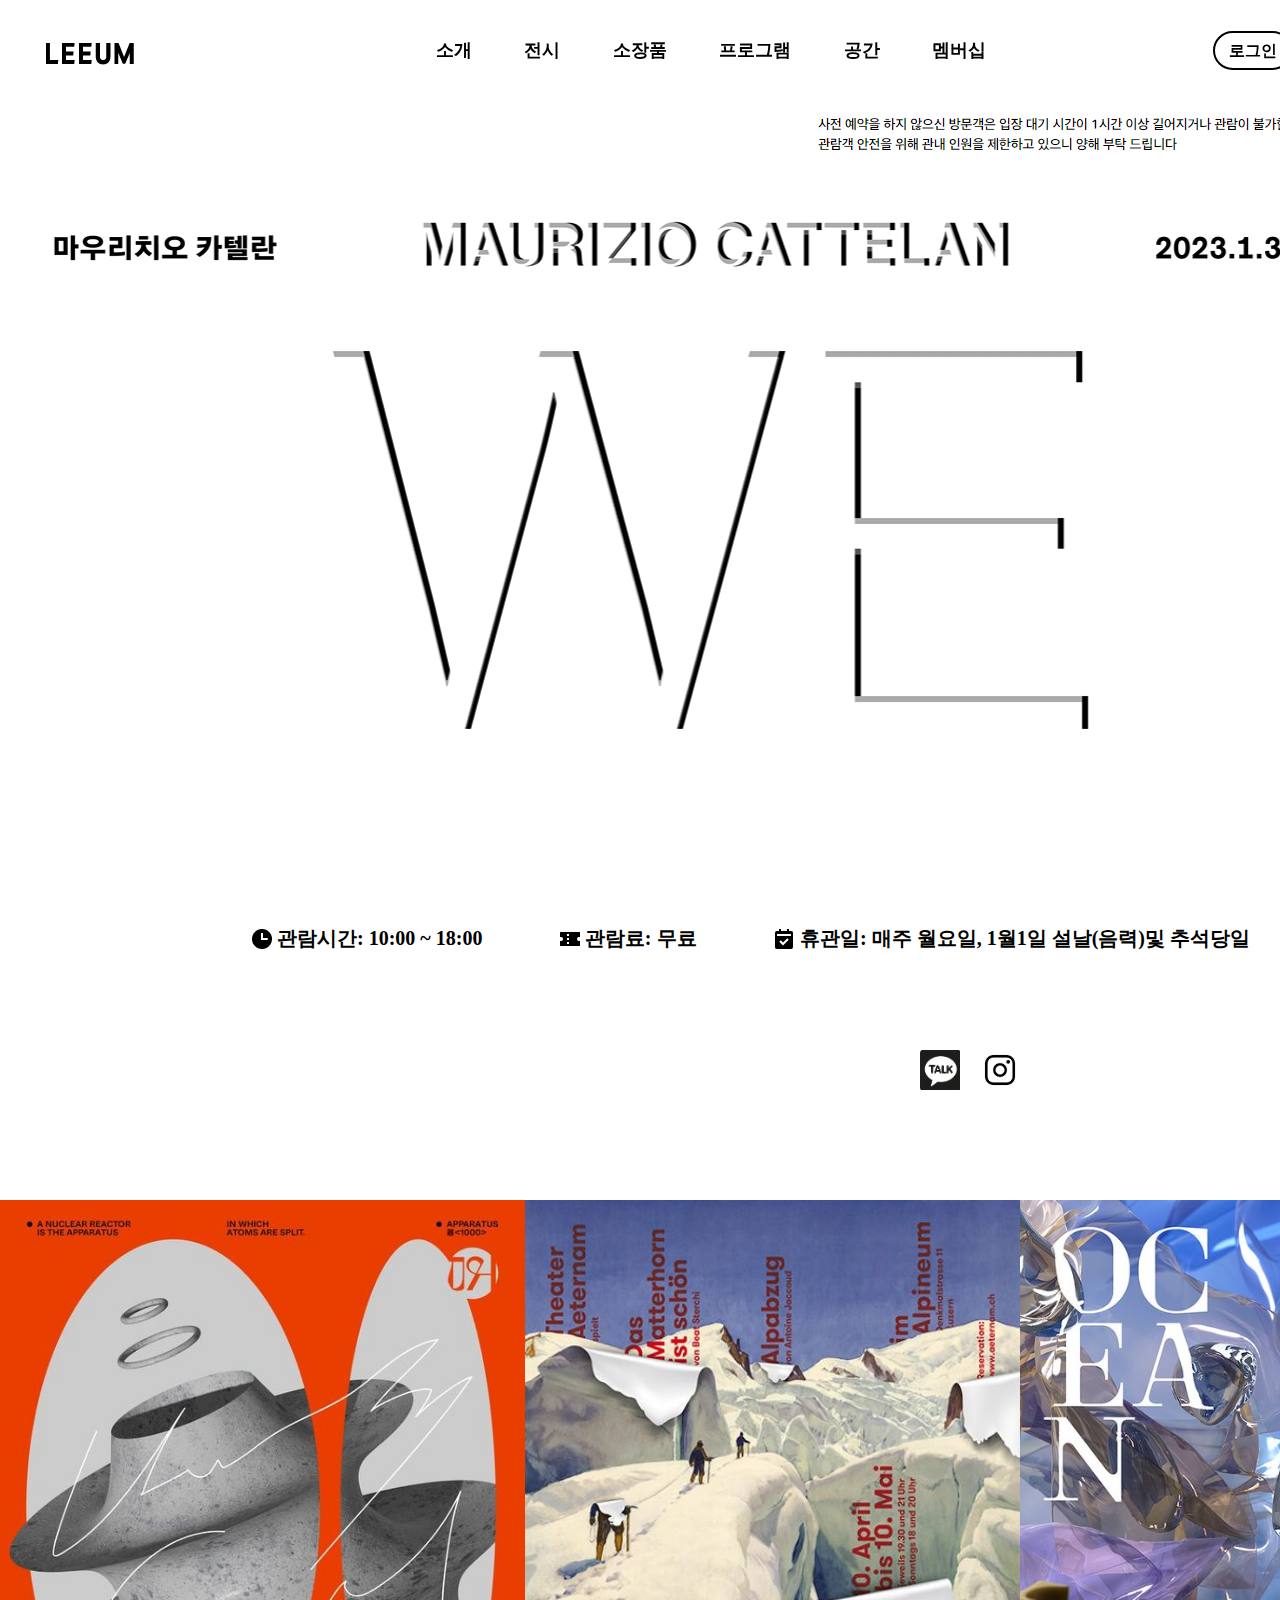
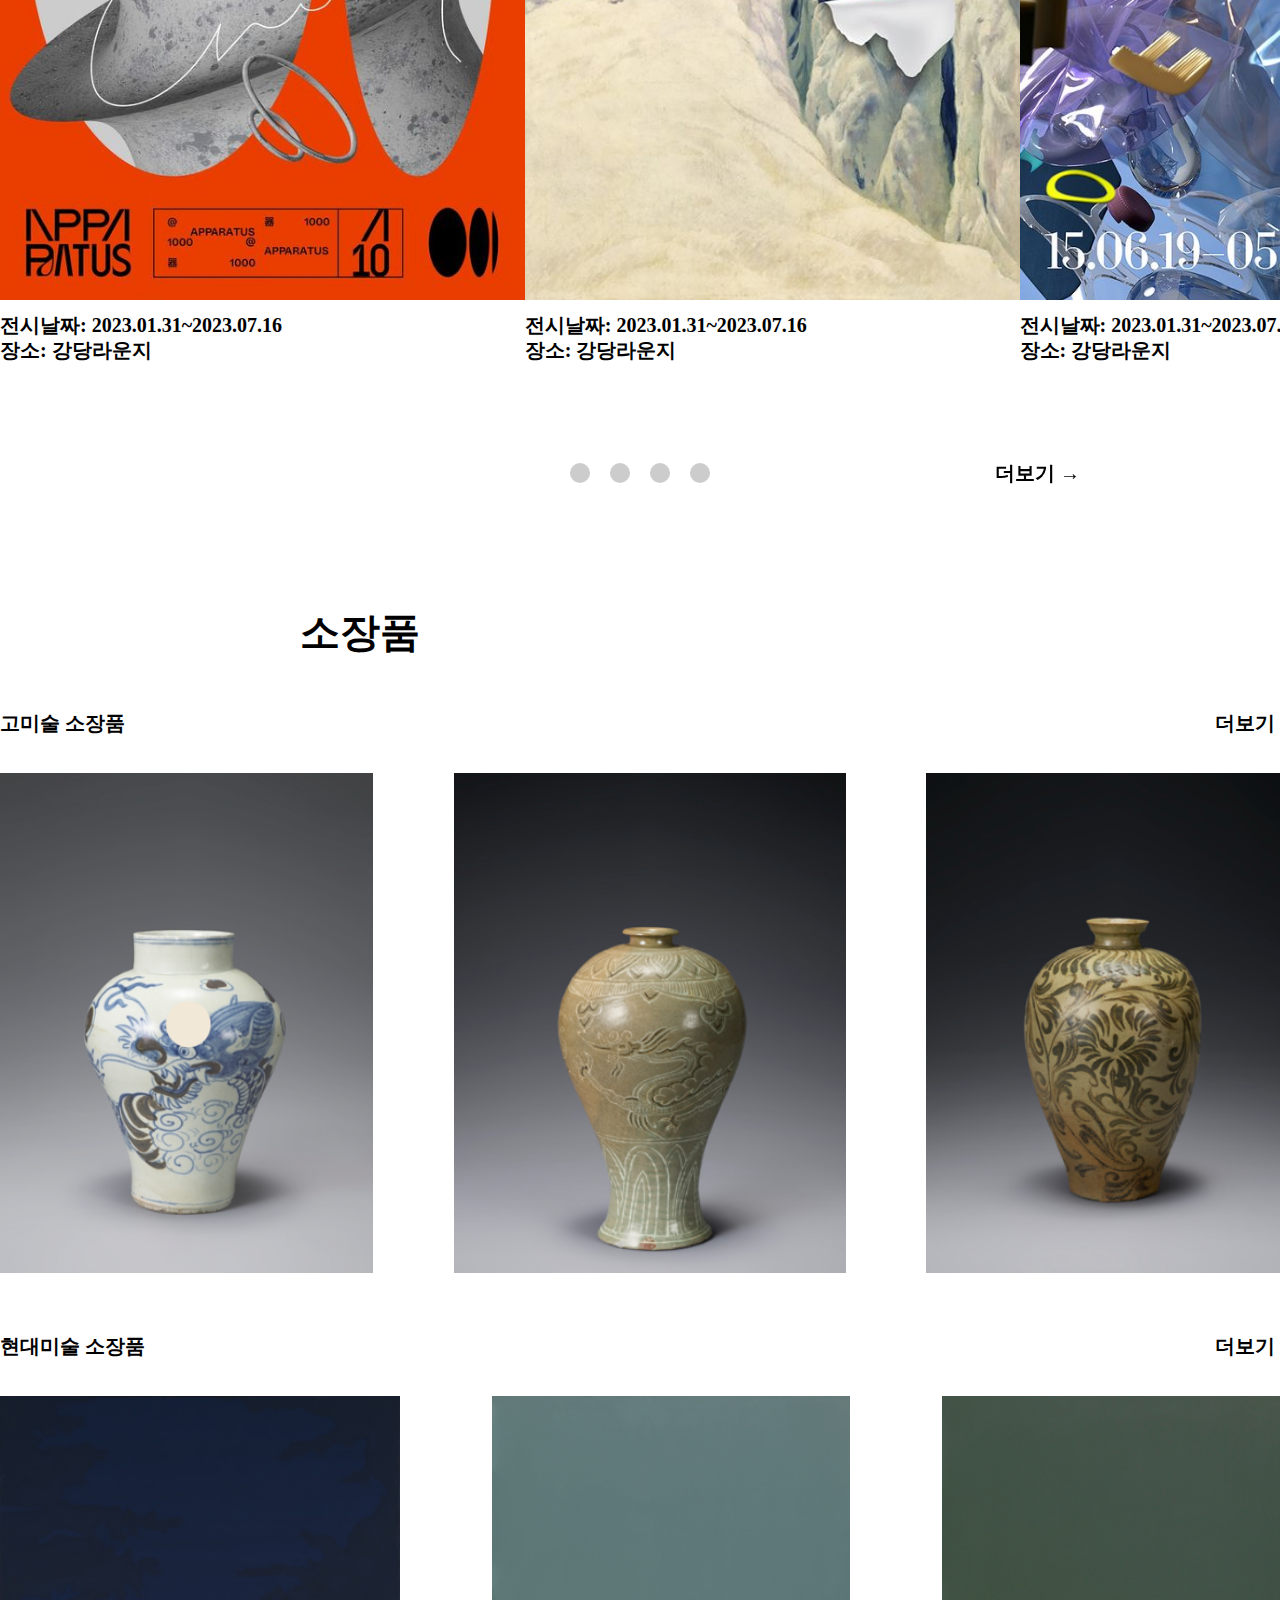
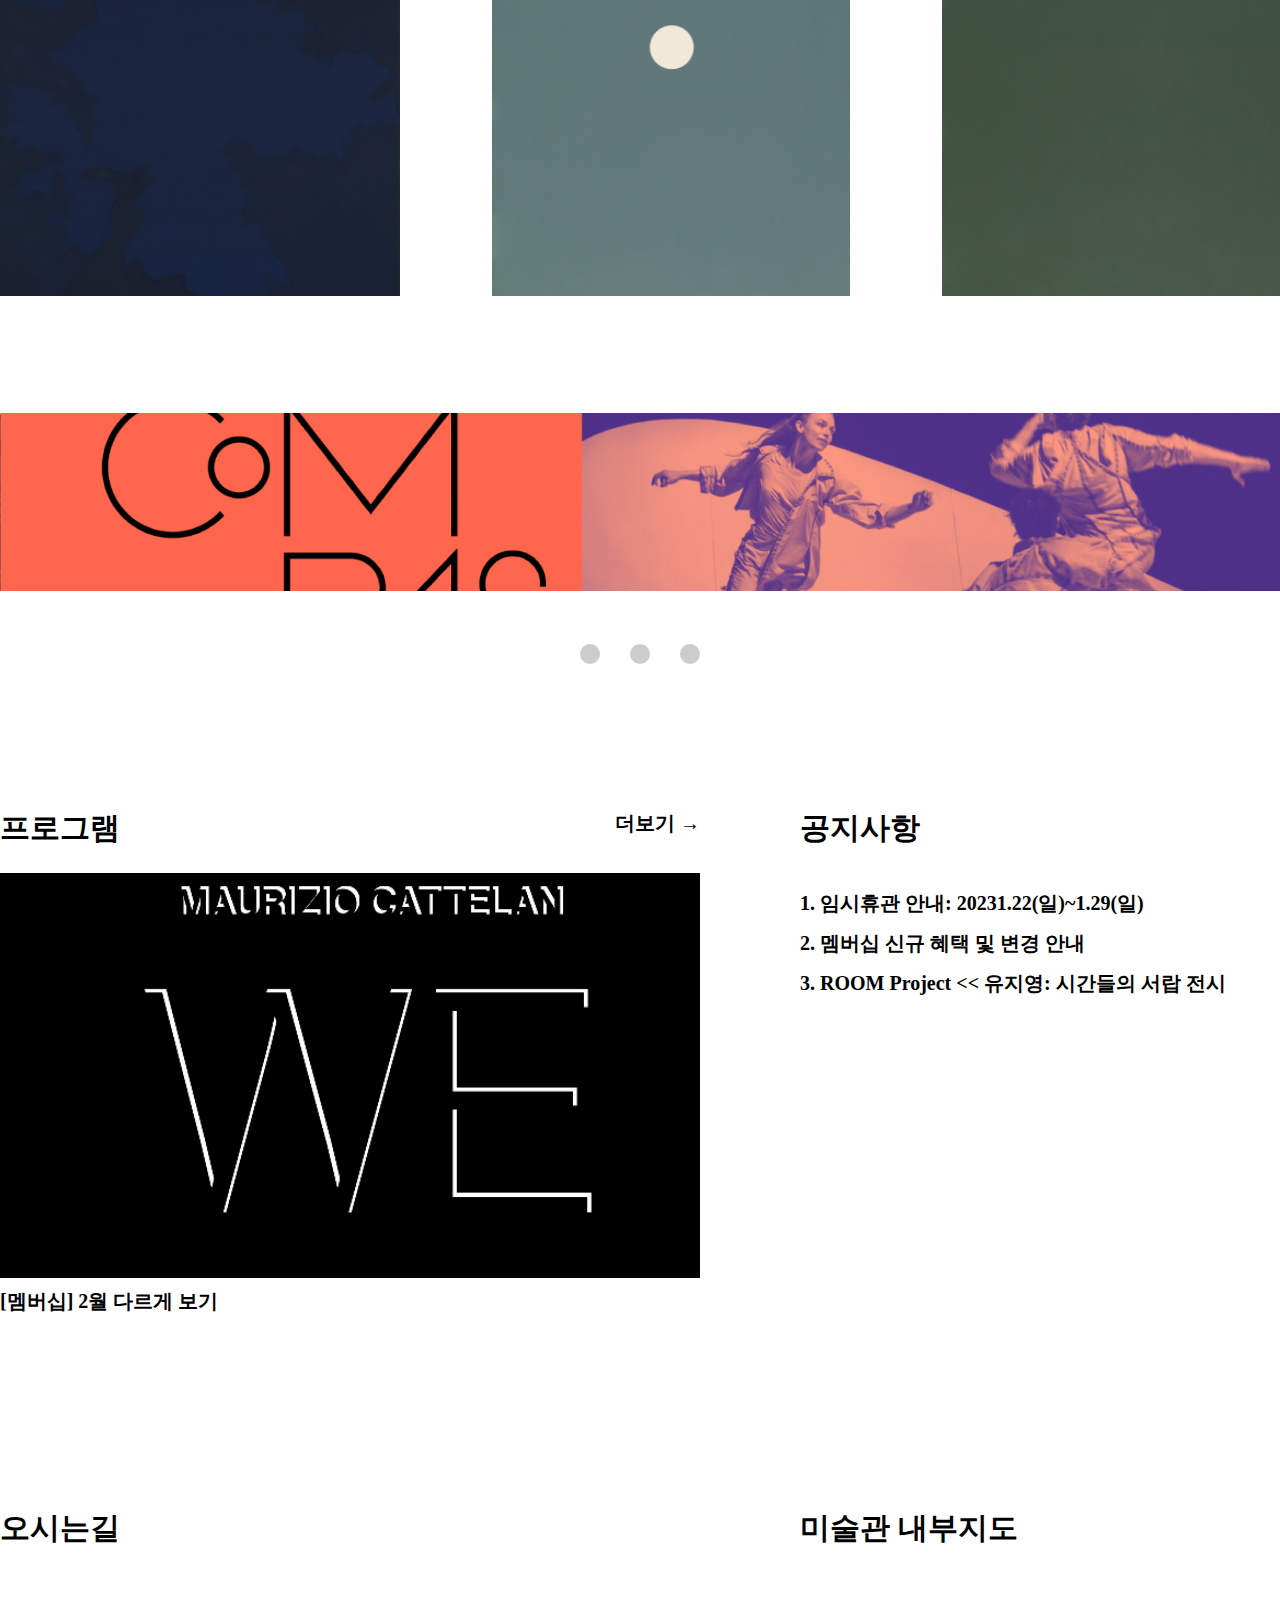
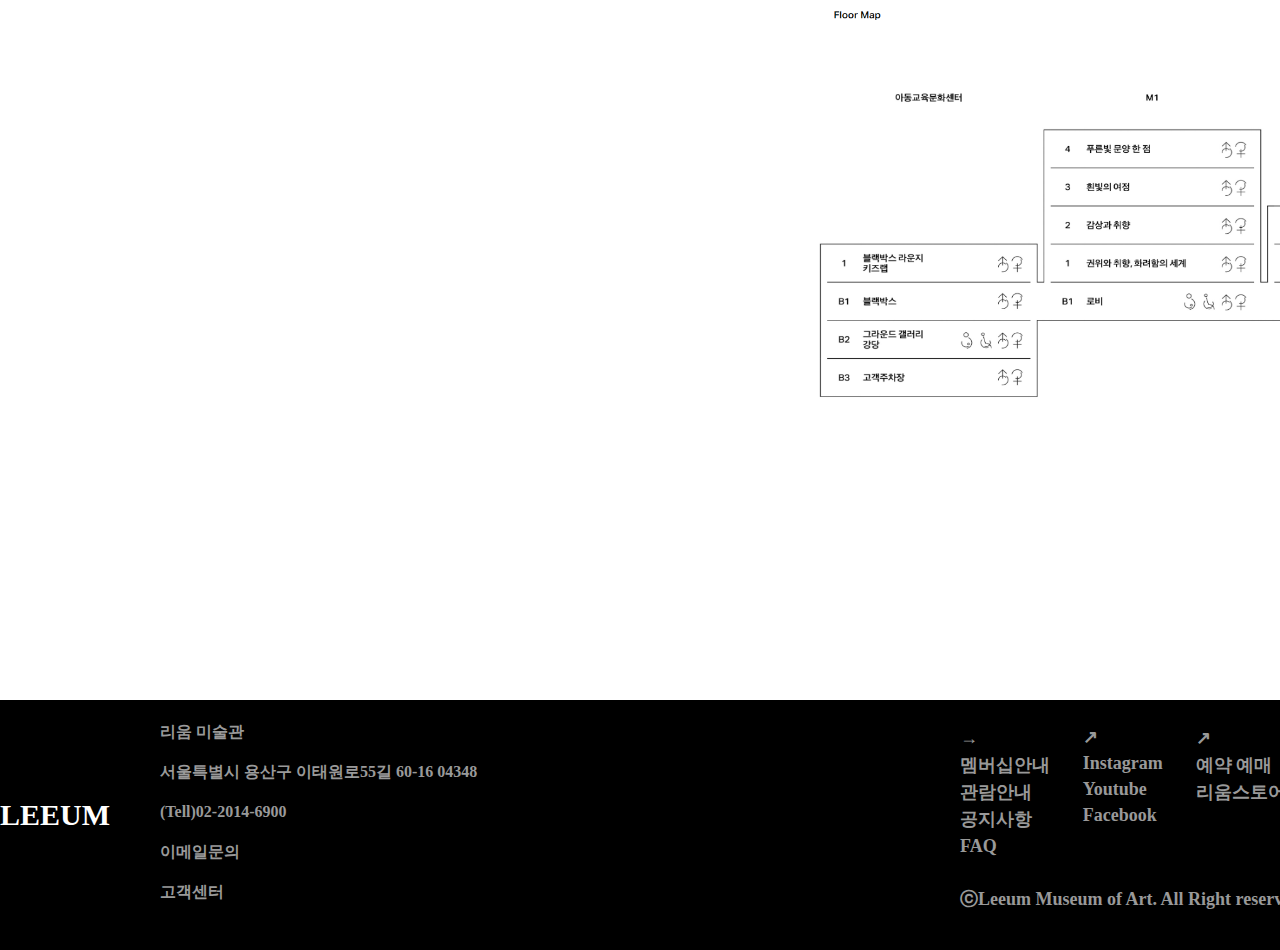
==== index.html @ dcde8016 "Add files via upload" ====
<!DOCTYPE html>
<html lang="en">
  <head>
    <meta charset="UTF-8" />
    <meta http-equiv="X-UA-Compatible" content="IE=edge" />
    <meta name="viewport" content="width=device-width, initial-scale=1.0" />
    <link rel="stylesheet" href="./css/reset.css" />
    <link rel="stylesheet" href="./css/main.css" />
    <link
      rel="stylesheet"
      media="screen and (max-width:480px)"
      href="./css/main_480.css"
    />
    <title>리움</title>
  </head>
  <body>
    <div id="wrap">
      <!-- 상단 -->
      <div id="header">
        <div id="header_in">
          <div class="logo">
            <a href="#"><img src="./images/logo.png" alt="로고" /></a>
          </div>
          <div class="nav">
            <ul>
              <li><a href="#">소개</a></li>
              <li><a href="#">전시</a></li>
              <li><a href="#">소장품</a></li>
              <li><a href="#">프로그램</a></li>
              <li><a href="#">공간</a></li>
              <li><a href="#">멤버십</a></li>
            </ul>
          </div>
          <div class="info">
            <ul>
              <li><a href="#">로그인</a></li>
              <li><a href="#">회원가입</a></li>
            </ul>
          </div>
        </div>
      </div>

      <!-- 메인이미지 -->

      <div id="main">
        <div id="main_img">
          <a href="#"><img src="./images/main_img.png" alt="메인포스터" /></a>
        </div>
        <div class="main_info">
          <ul>
            <li>
              <img src="./images/clock_icon.png" alt="시계아이콘" /> 관람시간:
              10:00 ~ 18:00
            </li>
            <li>
              <img src="./images/ticket_icon.png" alt="티켓아이콘" /> 관람료:
              무료
            </li>
            <li>
              <img src="./images/calender_icon.png" alt="달력아이콘" /> 휴관일:
              매주 월요일, 1월1일 설날(음력)및 추석당일
            </li>
          </ul>
        </div>
        <div class="sns">
          <ul>
            <li>
              <a href="#"><img src="./images/kakao.png" alt="카카오톡" /></a>
            </li>
            <li>
              <a href="#"
                ><img src="./images/instagram.png" alt="인스타그램"
              /></a>
            </li>
          </ul>
        </div>
      </div>

      <!-- 콘텐츠 -->

      <div id="content">
        <!-- 전시 영역 -->

        <div class="poster">
          <ul>
            <li>
              <a href="#"><img src="./images/poster1.jpg" alt="포스터1" /></a>
              <p>전시날짜: 2023.01.31~2023.07.16 <br />장소: 강당라운지</p>
            </li>
            <li>
              <a href="#"><img src="./images/poster2.jpg" alt="포스터2" /></a>
              <p>전시날짜: 2023.01.31~2023.07.16 <br />장소: 강당라운지</p>
            </li>
            <li>
              <a href="#"><img src="./images/poster3.jpg" alt="포스터3" /></a>
              <p>전시날짜: 2023.01.31~2023.07.16 <br />장소: 강당라운지</p>
            </li>
          </ul>
          <div class="poster_btns">
            <ul>
              <li></li>
              <li></li>
              <li></li>
              <li></li>
            </ul>
          </div>
          <div class="pos_see">
            <a href="#"> 더보기 →</a>
          </div>
        </div>

        <!-- 소장품 영역 -->

        <div id="collection">
          <h1>소장품</h1>
          <div class="antique_art">
            <h2>고미술 소장품</h2>
            <a href="#"> 더보기 →</a>
            <ul>
              <li><img src="./images/con_img1.png" alt="소장품" /></li>
              <li><img src="./images/con_img2.png" alt="소장품" /></li>
              <li><img src="./images/con_img3.png" alt="소장품" /></li>
            </ul>
          </div>
          <div class="contemporary_art">
            <h2>현대미술 소장품</h2>
            <a href="#"> 더보기 →</a>
            <ul>
              <li><img src="./images/con_img4.png" alt="소장품" /></li>
              <li><img src="./images/con_img5.png" alt="소장품" /></li>
              <li><img src="./images/con_img6.png" alt="소장품" /></li>
            </ul>
          </div>
        </div>

        <!-- 베너 영역 -->

        <div id="benner">
          <img src="./images/benner.png" alt="베너" />
          <div class="benner_btns">
            <ul>
              <li></li>
              <li></li>
              <li></li>
            </ul>
          </div>
        </div>

        <!-- 프로그램, 공지사항 영역 -->

        <div id="con_b">
          <div id="program">
            <h1>프로그램</h1>
            <a href="#"> 더보기 → </a>
            <a href="#"><img src="./images/program.png" alt="" /></a>
            <p>[멤버십] 2월 다르게 보기</p>
          </div>
          <div id="notice">
            <h1>공지사항</h1>
            <a href="#"> 더보기 → </a>
            <ul>
              <li>1. 임시휴관 안내: 20231.22(일)~1.29(일)</li>
              <li>2. 멤버십 신규 혜택 및 변경 안내</li>
              <li>3. ROOM Project << 유지영: 시간들의 서랍 전시</li>
            </ul>
          </div>
        </div>
        <div id="map">
          <div id="road">
            <h1>오시는길</h1>
            <iframe
              src="https://www.google.com/maps/embed?pb=!1m18!1m12!1m3!1d3163.736779868024!2d126.99714062572546!3d37.53770168241765!2m3!1f0!2f0!3f0!3m2!1i1024!2i768!4f13.1!3m3!1m2!1s0x357ca31be3dcde53%3A0xfbec8b809878a1bb!2z66as7JuA66-47Iig6rSA!5e0!3m2!1sko!2skr!4v1681995067477!5m2!1sko!2skr"
              width="700"
              height="420"
              style="border-radius: 20px"
              allowfullscreen=""
              loading="lazy"
              referrerpolicy="no-referrer-when-downgrade"
            ></iframe>
          </div>
          <div id="in_map">
            <h1>미술관 내부지도</h1>
            <img src="./images/inmap.png" alt="내부지도" />
          </div>
        </div>
      </div>

      <!-- 하단 -->

      <div id="footer">
        <div id="footer_in">
          <div class="logo"><h1>LEEUM</h1></div>
          <div class="adress">
            <ul>
              <li>리움 미술관</li>
              <li>서울특별시 용산구 이태원로55길 60-16 04348</li>
              <li>(Tell)02-2014-6900</li>
              <li><a href="#">이메일문의</a></li>
              <li><a href="#">고객센터</a></li>
            </ul>
          </div>
          <div class="q_mn">
            <div class="q_mn1">
              <ul>
                <li>→</li>
                <li><a href="#">멤버십안내</a></li>
                <li><a href="#">관람안내</a></li>
                <li><a href="#">공지사항</a></li>
                <li><a href="#">FAQ</a></li>
              </ul>
            </div>
            <div class="q_mn2">
              <ul>
                <li>↗</li>
                <li><a href="#">Instagram</a></li>
                <li><a href="#">Youtube</a></li>
                <li><a href="#">Facebook</a></li>
              </ul>
            </div>
            <div class="q_mn3">
              <ul>
                <li>↗</li>
                <li><a href="#">예약 예매</a></li>
                <li><a href="#">리움스토어</a></li>
              </ul>
            </div>
          </div>
          <div class="copy">
            <p>ⓒLeeum Museum of Art. All Right reserved.</p>
          </div>
          <div class="family">
            <p>family site →</p>
          </div>
        </div>
      </div>
    </div>
  </body>
</html>
---- css/main.css ----
#wrap {
  width: 100%;
}

/* 상단 */
#header {
  position: fixed;
  width: 100%;
  height: 100px;
  background-color: #fff;
}

#header_in {
  width: 1400px;
  height: 100px;
  margin: 0 auto;
}

#header_in .logo {
  float: left;
  margin: 40px 0 0 40px;
}

#header_in .nav {
  float: left;
  width: 550px;
  margin-left: 300px;
}

#header_in .nav ul {
  height: 100px;
  display: flex;
  justify-content: space-between;
  align-items: center;
}

#header_in .nav a {
  font-size: 18px;
  font-weight: bold;
}

#header_in .info {
  float: right;
  width: 170px;
  margin-right: 20px;
}
#header_in .info ul {
  height: 100px;
  display: flex;
  align-items: center;
  justify-content: space-around;
}

#header_in .info li {
  width: 75px;
  height: 35px;
  text-align: center;
  line-height: 35px;
  border: 2px solid#000;
  border-radius: 20px;
}

#header_in .info a {
  font-weight: bold;
}

/* 메인 */
#main {
  width: 100%;
  height: 1200px;
}

#main_img {
  width: 1460px;
  margin: 0 auto;
}
#main .main_info {
  float: left;
  width: 1000px;
  margin: 110px 0 0 250px;
}

#main .main_info ul {
  display: flex;
  justify-content: space-between;
}

#main .main_info li {
  font-size: 20px;
  font-weight: bold;
}

#main .main_info img {
  vertical-align: top;
}
#main .sns {
  float: right;
  margin: 100px 260px 0 0;
  width: 100px;
}
#main .sns img {
  width: 40px;
  height: 40px;
}
#main .sns ul {
  display: flex;
  justify-content: space-between;
}

/* 콘텐츠 */
#content {
  width: 100%;
  height: 4300px;
}

/* 전시 영역 */

#content .poster ul {
  display: flex;
  justify-content: space-evenly;
}

#content .poster img {
  height: 700px;
}

#content .poster p {
  padding-top: 10px;
  line-height: 25px;
  font-size: 20px;
  font-weight: bold;
}

#content .poster_btns {
  margin: 0 auto;
  padding-top: 100px;
  width: 180px;
}

#content .poster_btns li {
  width: 20px;
  height: 20px;
  background-color: #ccc;
  border-radius: 50%;
  cursor: pointer;
}

#content .pos_see {
  float: right;
  position: relative;
  top: -20px;
  left: -200px;
}

#content .pos_see a {
  font-size: 20px;
  font-weight: bold;
}

/* 소장품 영역 */

#collection {
  width: 100%;
  height: 1300px;
  margin: 0 auto;
  margin-top: 130px;
}

#collection h1 {
  margin-left: 300px;
  font-size: 40px;
  font-weight: bold;
}

.antique_art {
  margin: 0 auto;
  width: 1300px;
}

.antique_art h2 {
  float: left;
  clear: left;
  padding-top: 60px;
  font-size: 20px;
  font-weight: bold;
}

.antique_art a {
  float: right;
  padding-top: 60px;
  font-size: 20px;
  font-weight: bold;
}

.antique_art ul {
  display: flex;
  justify-content: space-between;
  padding-top: 40px;
  width: 1300px;
}

.antique_art img {
  height: 500px;
}

.contemporary_art {
  margin: 0 auto;
  width: 1300px;
}

.contemporary_art h2 {
  float: left;
  clear: left;
  padding-top: 60px;
  font-size: 20px;
  font-weight: bold;
}

.contemporary_art a {
  float: right;
  padding-top: 60px;
  font-size: 20px;
  font-weight: bold;
}

.contemporary_art ul {
  display: flex;
  justify-content: space-between;
  padding-top: 40px;
  width: 1300px;
}

.contemporary_art img {
  height: 500px;
}

/* 베너 영역 */

#benner {
  width: 100%;
  height: 350px;
  margin-top: 100px;
}

#benner img {
  width: 100%;
}

.benner_btns {
  margin: 0 auto;
  padding-top: 50px;
  width: 180px;
}

.benner_btns ul {
  display: flex;
  justify-content: space-evenly;
}

.benner_btns li {
  width: 20px;
  height: 20px;
  background-color: #ccc;
  border-radius: 50%;
  cursor: pointer;
}

/* 프로그램, 공지사항 영역 */
#con_b {
  margin: 0 auto;
  margin-top: 50px;
  width: 1500px;
  height: 500px;
}

#program {
  float: left;
  width: 700px;
}

#program h1 {
  float: left;
  font-size: 30px;
  font-weight: bold;
}

#program a {
  float: right;
  font-size: 20px;
  font-weight: bold;
}

#program img {
  width: 700px;
  margin-top: 30px;
}

#program p {
  float: left;
  margin-top: 10px;
  font-size: 20px;
  font-weight: bold;
}

#notice {
  float: left;
  width: 700px;
  margin-left: 100px;
}

#notice h1 {
  float: left;
  font-size: 30px;
  font-weight: bold;
}

#notice a {
  float: right;
  font-size: 20px;
  font-weight: bold;
}

#notice ul {
  float: left;
  clear: left;
  margin-top: 30px;
}

#notice li {
  margin-top: 20px;
  font-weight: bold;
  font-size: 20px;
}

#notice li:first-child {
  margin-top: none;
}

#map {
  width: 1500px;
  height: 700px;
  margin: 0 auto;
  padding-top: 200px;
}

#road {
  float: left;
  width: 700px;
  height: 600px;
}

#road h1 {
  font-size: 30px;
  font-weight: bold;
}

#road iframe {
  margin-top: 50px;
}

#in_map {
  float: left;
  width: 700px;
  height: 600px;
  margin-left: 100px;
}

#in_map h1 {
  font-size: 30px;
  font-weight: bold;
}

#in_map img {
  margin-top: 50px;
  width: 700px;
  height: 420px;
}

/* 하단 */
#footer {
  width: 100%;
  height: 250px;
  background-color: #000;
}

#footer_in {
  width: 1700px;
  height: 250px;
  margin: 0 auto;
}

#footer .logo {
  float: left;
  padding-top: 100px;
}

#footer .logo h1 {
  font-size: 30px;
  font-weight: bold;
  color: #fff;
}

#footer .adress {
  float: left;
  width: 400px;
  padding-left: 50px;
}

#footer .adress li {
  margin-top: 6%;
  color: #999;
  font-weight: bold;
}

#footer .adress li a {
  color: #999;
}

#footer .q_mn {
  float: left;
  margin: 20px 0 0 400px;
  width: 410px;
  height: 170px;
}

#footer .q_mn1 {
  float: left;
  padding-right: 8%;
}

#footer .q_mn1 li {
  margin-top: 10%;
  font-size: 18px;
  font-weight: bold;
  color: #999;
}

#footer .q_mn1 li a {
  color: #999;
}

#footer .q_mn2 {
  float: left;
  padding-right: 8%;
}

#footer .q_mn2 li {
  margin-top: 10%;
  font-size: 18px;
  font-weight: bold;
  color: #999;
}

#footer .q_mn2 li a {
  color: #999;
}

#footer .q_mn3 {
  float: left;
}

#footer .q_mn3 li {
  margin-top: 10%;
  font-size: 18px;
  font-weight: bold;
  color: #999;
}

#footer .q_mn3 li a {
  color: #999;
}

#footer .copy {
  float: left;
  margin-left: 400px;
}

#footer .copy p {
  font-size: 18px;
  font-weight: bold;
  color: #999;
}

#footer .family {
  float: right;
  display: table;
  width: 200px;
  height: 40px;
  text-align: center;
  border: 1px solid #999;
}

#footer .family p {
  display: table-cell;
  vertical-align: middle;
  font-size: 18px;
  font-weight: bold;
  color: #999;
}
---- css/main_480.css ----
#wrap {
  width: 100%;
}

/* 상단 */
#header {
  position: relative;
  width: 100%;
  height: 200px;
  background-color: #fff;
}

#header_in {
  width: 100%;
  height: 100px;
}

#header_in .logo {
  width: 100%;
  text-align: center;
  margin: 0;
  padding-top: 50px;
}

#header_in .logo img {
  width: 20%;
}

#header_in .nav {
  float: left;
  width: 100%;
  margin: 0;
}

#header_in .nav ul {
  height: 100px;
  display: flex;
  justify-content: space-evenly;
  align-items: center;
}

#header_in .nav a {
  font-size: 3vw;
  font-weight: bold;
}

#header_in .info {
  position: absolute;
  left: 65%;
  top: 5%;
  width: 30%;
  height: 100px;
  margin-right: 20px;
}
#header_in .info ul {
  height: 100px;
  display: flex;
  align-items: center;
  justify-content: space-between;
}

#header_in .info li {
  width: 75px;
  height: 35px;
  text-align: center;
  line-height: 35px;
  border: 0px solid#000;
  border-radius: 20px;
}

#header_in .info a {
  font-size: 12px;
  font-weight: bold;
}

/* 메인 */
#main {
  width: 100%;
  height: 400px;
  padding: 0;
}

#main_img {
  width: 100%;
}

#main_img img {
  width: 100%;
}

#main .main_info {
  display: none;
  float: left;
  width: 100%;
  margin: 0;
}

#main .main_info ul {
  display: flex;
  justify-content: space-between;
}

#main .main_info li {
  font-size: 12px;
  font-weight: bold;
}

#main .main_info img {
  vertical-align: top;
  width: 12px;
}
#main .sns {
  display: none;
  float: right;
  margin: 100px 260px 0 0;
  width: 100px;
}
#main .sns img {
  width: 40px;
  height: 40px;
}
#main .sns ul {
  display: flex;
  justify-content: space-between;
}

/* 콘텐츠 */
#content {
  width: 100%;
  height: 2500px;
}

/* 전시 영역 */

#content .poster ul {
  display: flex;
  justify-content: center;
}

#content .poster li:nth-child(2) {
  display: none;
}

#content .poster li:nth-child(3) {
  display: none;
}

#content .poster img {
  height: 500px;
}

#content .poster p {
  padding-top: 10px;
  line-height: 25px;
  font-size: 20px;
  font-weight: bold;
}

#content .poster_btns {
  display: none;
  margin: 0 auto;
  padding-top: 100px;
  width: 180px;
}

#content .poster_btns li {
  width: 20px;
  height: 20px;
  background-color: #ccc;
  border-radius: 50%;
  cursor: pointer;
}

#content .pos_see {
  float: right;
  position: relative;
  top: 50px;
  left: -200px;
}

#content .pos_see a {
  font-size: 20px;
  font-weight: bold;
}

/* 소장품 영역 */

#collection {
  width: 100%;
  height: 500px;
  margin-top: 200px;
}

#collection h1 {
  margin-left: 30px;
  font-size: 8vw;
  font-weight: bold;
}

.antique_art {
  float: left;
  margin: 0;
  width: 50%;
  text-align: center;
}

.antique_art h2 {
  float: left;
  clear: left;
  padding-top: 60px;
  margin-left: 30px;
  font-size: 4.1vw;
  font-weight: bold;
}

.antique_art a {
  display: none;
  float: left;
  padding-top: 60px;
  font-size: 4.1vw;
  font-weight: bold;
}

.antique_art ul {
  display: flex;
  justify-content: center;
  padding-top: 40px;
  width: 100%;
}

.antique_art li:nth-child(2) {
  display: none;
}

.antique_art li:nth-child(3) {
  display: none;
}

.antique_art img {
  height: 250px;
}

.contemporary_art {
  float: left;
  margin: 0;
  width: 50%;
}

.contemporary_art h2 {
  float: left;
  clear: left;
  padding-top: 60px;
  margin-left: 30px;
  font-size: 20px;
  font-weight: bold;
}

.contemporary_art a {
  display: none;
  float: left;
  padding-top: 60px;
  font-size: 20px;
  font-weight: bold;
}

.contemporary_art ul {
  display: flex;
  justify-content: center;
  padding-top: 40px;
  width: 100%;
}

.contemporary_art li:nth-child(2) {
  display: none;
}

.contemporary_art li:nth-child(3) {
  display: none;
}

.contemporary_art img {
  height: 250px;
}

/* 베너 영역 */

#benner {
  width: 100%;
  height: 200px;
  margin-top: 100px;
}

#benner img {
  width: 100%;
}

.benner_btns {
  display: none;
  margin: 0 auto;
  padding-top: 50px;
  width: 180px;
}

.benner_btns ul {
  display: flex;
  justify-content: space-evenly;
}

.benner_btns li {
  width: 20px;
  height: 20px;
  background-color: #ccc;
  border-radius: 50%;
  cursor: pointer;
}

/* 프로그램, 공지사항 영역 */
#con_b {
  margin: 0 auto;
  margin-top: 50px;
  width: 100%;
  height: 300px;
}

#program {
  float: left;
  width: 45%;
}

#program h1 {
  float: left;
  font-size: 20px;
  font-weight: bold;
}

#program a {
  float: right;
  font-size: 14px;
  font-weight: bold;
}

#program img {
  width: 100%;
  margin-top: 30px;
}

#program p {
  float: left;
  margin-top: 10px;
  font-size: 14px;
  font-weight: bold;
}

#notice {
  float: right;
  width: 45%;
  margin: 0px;
}

#notice h1 {
  float: left;
  font-size: 20px;
  font-weight: bold;
}

#notice a {
  float: right;
  font-size: 14px;
  font-weight: bold;
}

#notice ul {
  float: left;
  clear: left;
  margin-top: 30px;
}

#notice li {
  margin-top: 20px;
  font-weight: bold;
  font-size: 14px;
}

#notice li:first-child {
  margin-top: none;
}

#map {
  width: 100%;
  height: 500px;
  margin: 0 auto;
  padding-top: 0px;
}

#road {
  float: left;
  width: 100%;
  height: 500px;
  text-align: center;
}

#road h1 {
  font-size: 6vw;
  font-weight: bold;
}

#road iframe {
  width: 400px;
  height: 300px;
  margin-top: 50px;
}

#in_map {
  display: none;
  float: left;
  width: 700px;
  height: 600px;
  margin-left: 100px;
}

#in_map h1 {
  font-size: 30px;
  font-weight: bold;
}

#in_map img {
  margin-top: 50px;
  width: 700px;
  height: 420px;
}

/* 하단 */
#footer {
  width: 100%;
  height: 250px;
  background-color: #000;
}

#footer_in {
  width: 100%;
  height: 250px;
  margin: 0 auto;
}

#footer .logo {
  float: left;
  padding-top: 100px;
  margin-left: 20px;
}

#footer .logo h1 {
  font-size: 30px;
  font-weight: bold;
  color: #fff;
}

#footer .adress {
  float: left;
  width: 300px;
  padding-left: 30px;
  margin-top: 40px;
  font-size: 12px;
}

#footer .adress li {
  margin-top: 5%;
  color: #999;
  font-weight: bold;
}

#footer .adress li a {
  color: #999;
}

#footer .q_mn {
  display: none;
  float: left;
  margin: 0;
  width: 410px;
  height: 170px;
}

#footer .q_mn1 {
  float: left;
  padding-right: 8%;
}

#footer .q_mn1 li {
  margin-top: 10%;
  font-size: 18px;
  font-weight: bold;
  color: #999;
}

#footer .q_mn1 li a {
  color: #999;
}

#footer .q_mn2 {
  float: left;
  padding-right: 8%;
}

#footer .q_mn2 li {
  margin-top: 10%;
  font-size: 18px;
  font-weight: bold;
  color: #999;
}

#footer .q_mn2 li a {
  color: #999;
}

#footer .q_mn3 {
  float: left;
}

#footer .q_mn3 li {
  margin-top: 10%;
  font-size: 18px;
  font-weight: bold;
  color: #999;
}

#footer .q_mn3 li a {
  color: #999;
}

#footer .copy {
  margin: 0;
  width: 100%;
  text-align: center;
  padding-top: 30px;
}

#footer .copy p {
  font-size: 14px;
  font-weight: bold;
  color: #999;
}

#footer .family {
  display: none;
  float: right;
  width: 200px;
  height: 40px;
  text-align: center;
  border: 1px solid #999;
}

#footer .family p {
  display: table-cell;
  vertical-align: middle;
  font-size: 18px;
  font-weight: bold;
  color: #999;
}
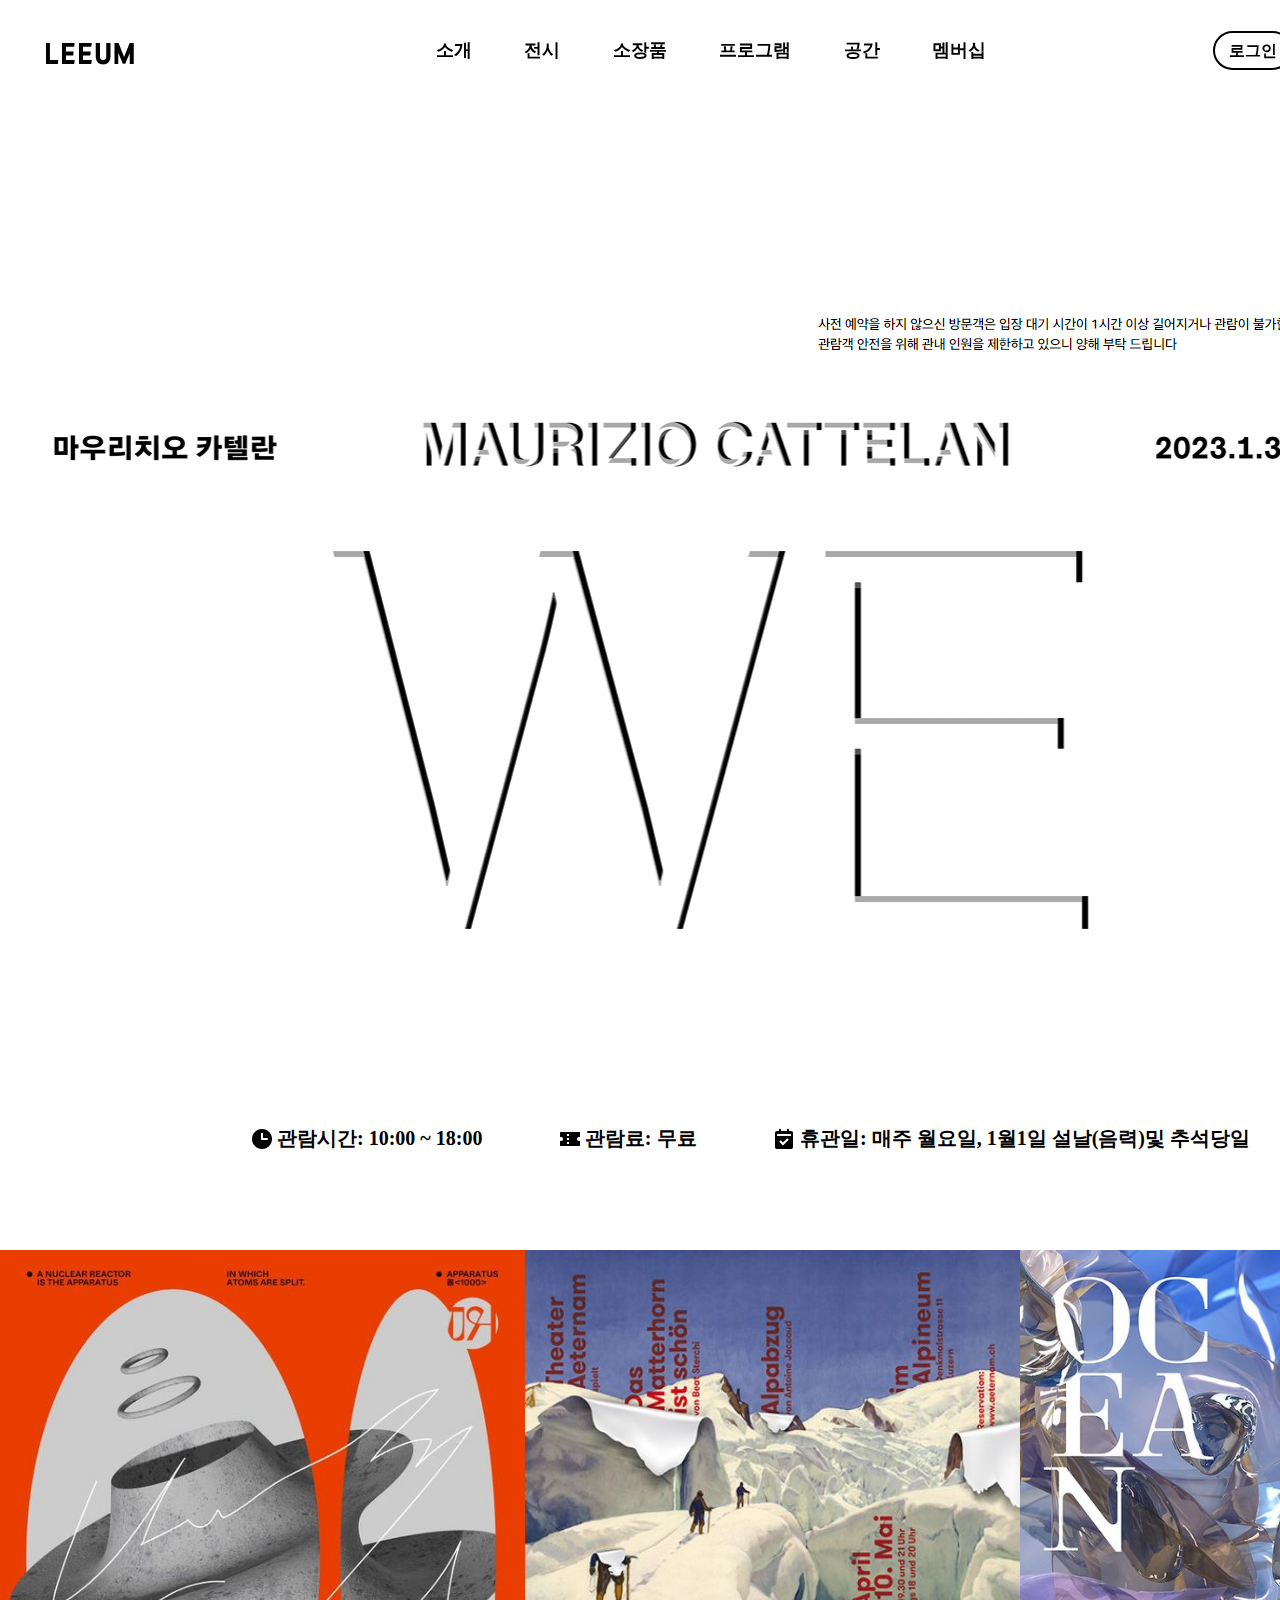
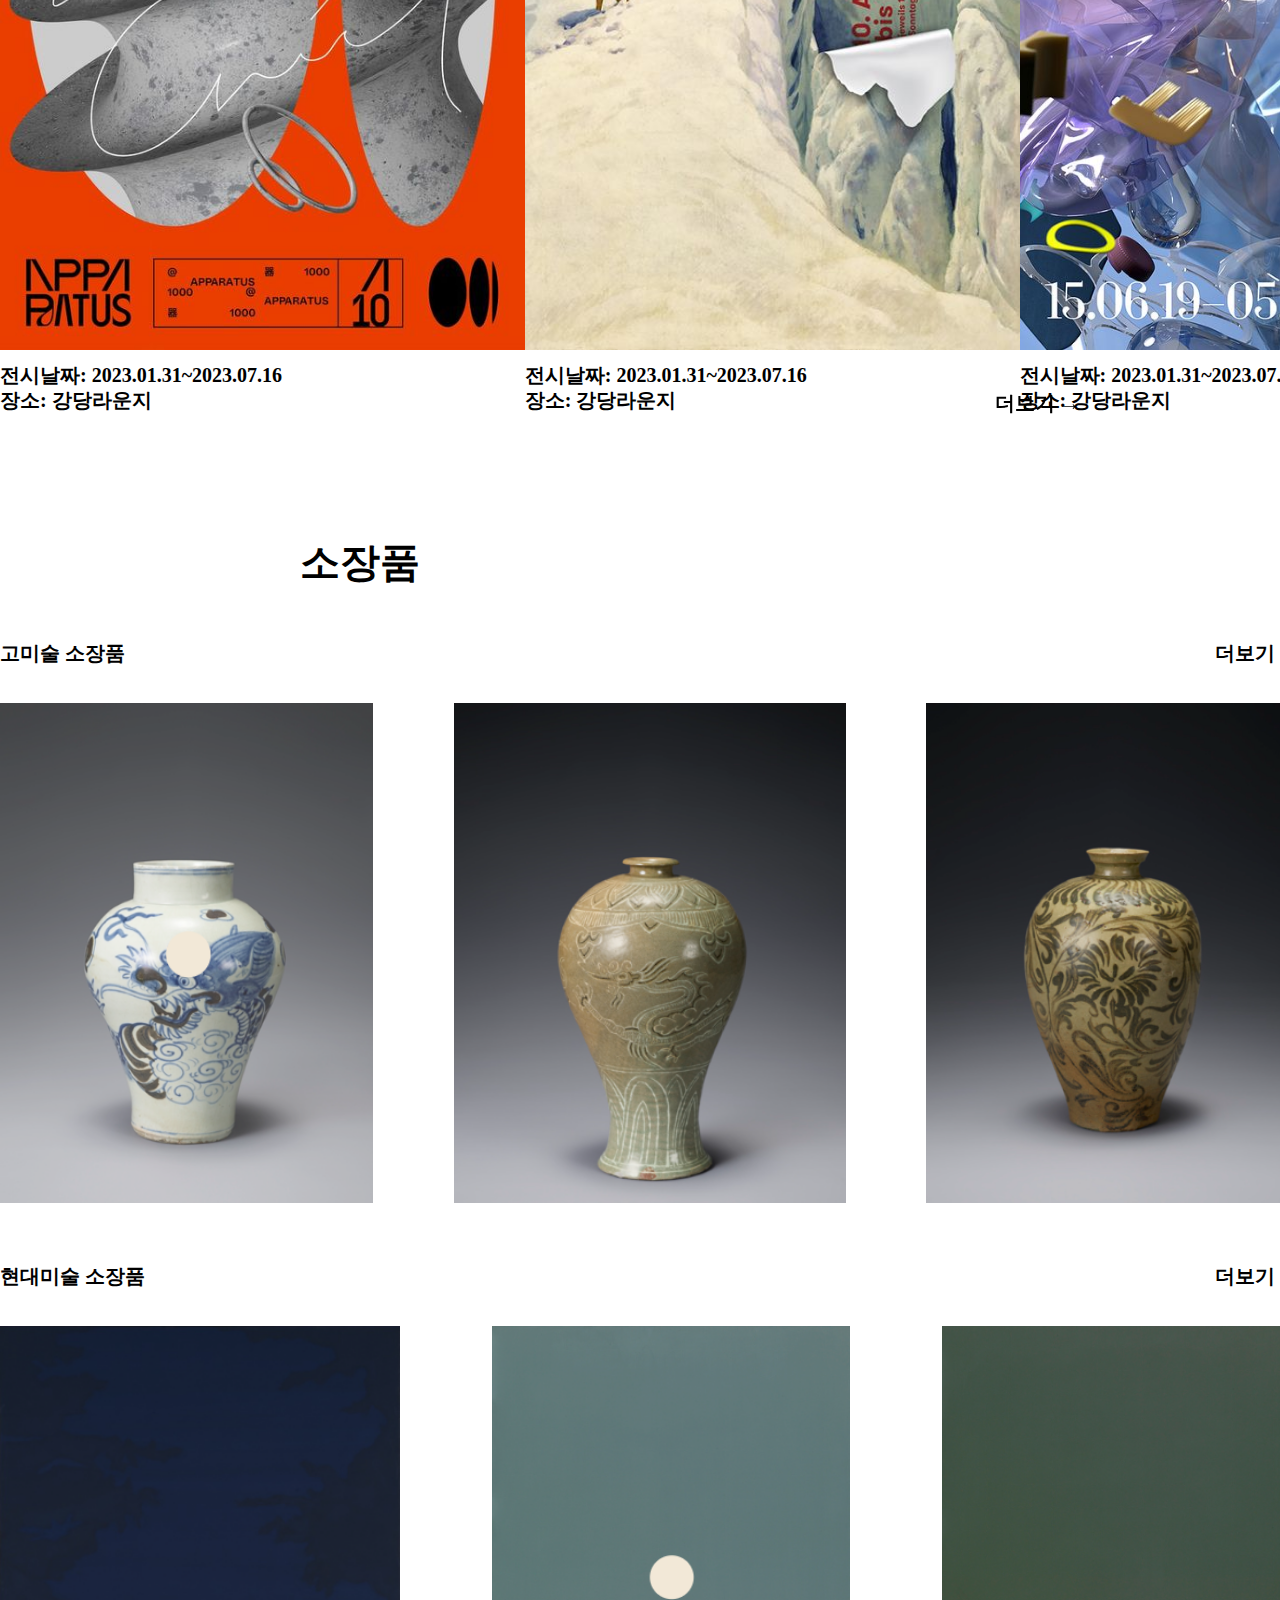
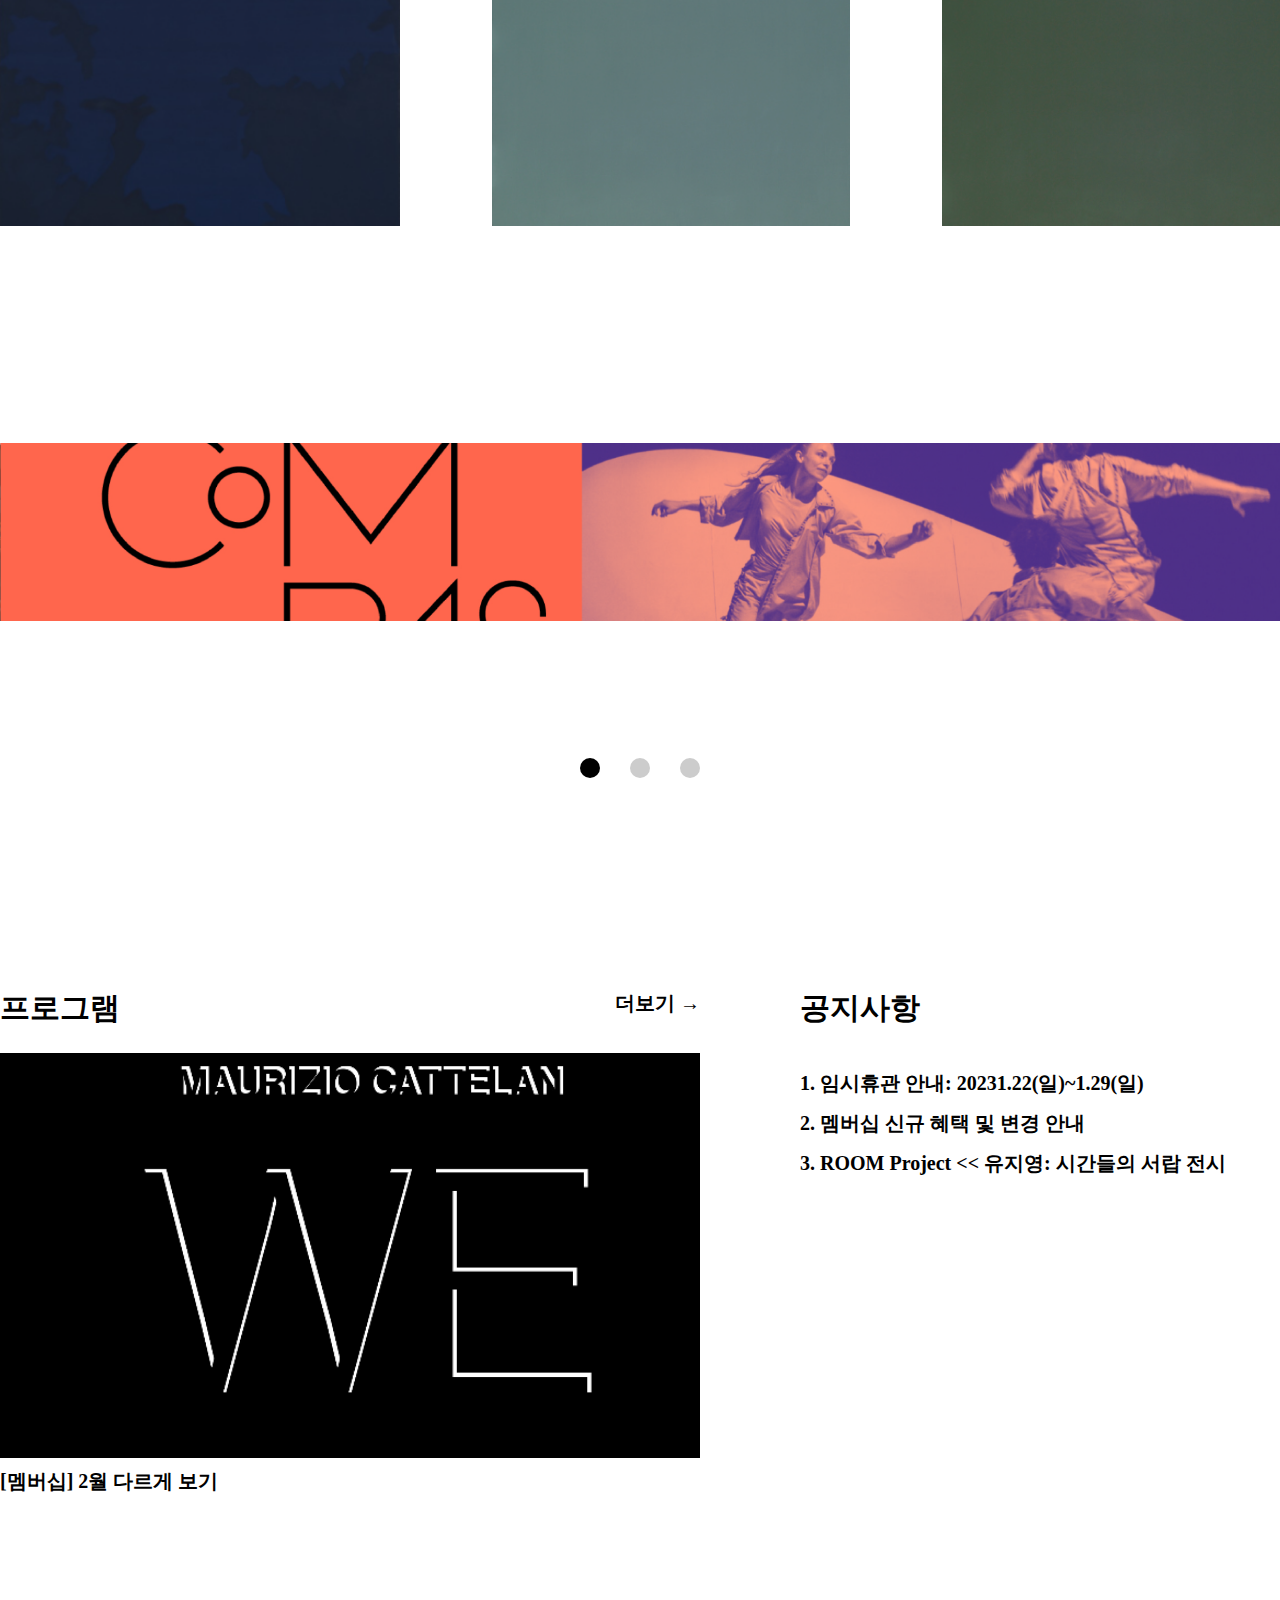
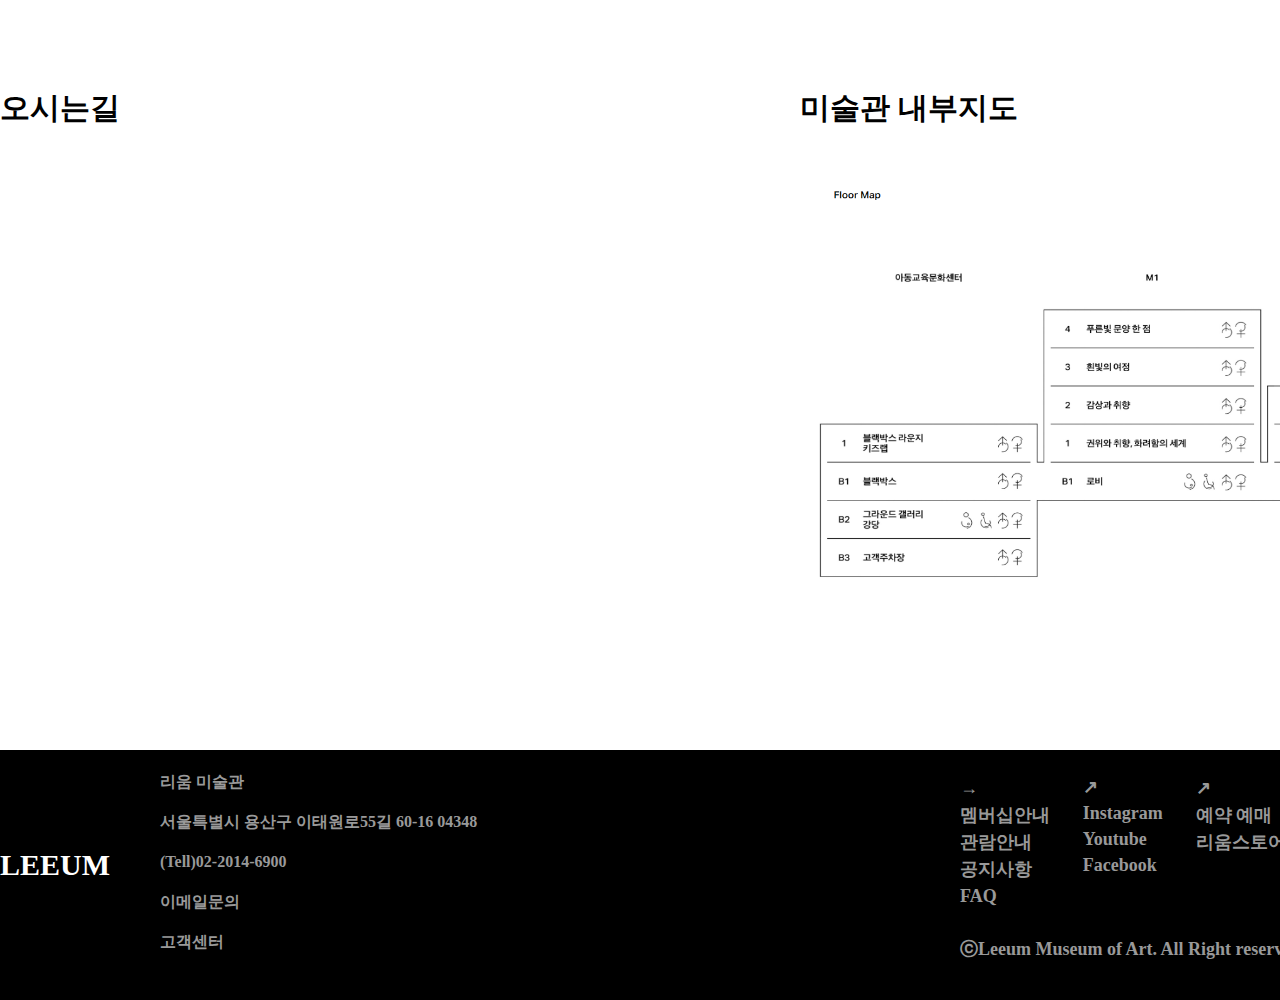
==== commit 5912bb08: "Add files via upload" ====
--- a/index.html
+++ b/index.html
@@ -11,6 +11,8 @@
       media="screen and (max-width:480px)"
       href="./css/main_480.css"
     />
+    <script src="./js/jquery.js"></script>
+    <script src="./js/main.js"></script>
     <title>리움</title>
   </head>
   <body>
@@ -96,14 +98,6 @@
               <p>전시날짜: 2023.01.31~2023.07.16 <br />장소: 강당라운지</p>
             </li>
           </ul>
-          <div class="poster_btns">
-            <ul>
-              <li></li>
-              <li></li>
-              <li></li>
-              <li></li>
-            </ul>
-          </div>
           <div class="pos_see">
             <a href="#"> 더보기 →</a>
           </div>
@@ -136,7 +130,19 @@
         <!-- 베너 영역 -->
 
         <div id="benner">
-          <img src="./images/benner.png" alt="베너" />
+          <div class="benner_area">
+            <ul>
+              <li>
+                <img src="./images/benner.png" alt="베너" />
+              </li>
+              <li>
+                <img src="./images/benner.png" alt="베너" />
+              </li>
+              <li>
+                <img src="./images/benner.png" alt="베너" />
+              </li>
+            </ul>
+          </div>
           <div class="benner_btns">
             <ul>
               <li></li>
--- a/css/main.css
+++ b/css/main.css
@@ -67,7 +67,8 @@
 /* 메인 */
 #main {
   width: 100%;
-  height: 1200px;
+  height: 1000px;
+  padding-top: 200px;
 }
 
 #main_img {
@@ -115,6 +116,10 @@
 
 /* 전시 영역 */
 
+#content .poster {
+  margin-top: 50px;
+}
+
 #content .poster ul {
   display: flex;
   justify-content: space-evenly;
@@ -131,20 +136,6 @@
   font-weight: bold;
 }
 
-#content .poster_btns {
-  margin: 0 auto;
-  padding-top: 100px;
-  width: 180px;
-}
-
-#content .poster_btns li {
-  width: 20px;
-  height: 20px;
-  background-color: #ccc;
-  border-radius: 50%;
-  cursor: pointer;
-}
-
 #content .pos_see {
   float: right;
   position: relative;
@@ -237,9 +228,37 @@
 /* 베너 영역 */
 
 #benner {
-  width: 100%;
-  height: 350px;
-  margin-top: 100px;
+  position: relative;
+  width: 100%;
+  height: 300px;
+  padding: 200px 0;
+}
+
+.benner_area {
+  position: relative;
+  overflow: hidden;
+  width: 100%;
+  height: 265px;
+}
+
+.benner_area li {
+  position: absolute;
+  top: 0;
+  width: 100%;
+  height: 265px;
+  cursor: pointer;
+}
+
+.benner_area li:nth-child(1) {
+  top: 0;
+}
+
+.benner_area li:nth-child(2) {
+  top: 530px;
+}
+
+.benner_area li:nth-child(3) {
+  top: 795px;
 }
 
 #benner img {
@@ -265,6 +284,10 @@
   cursor: pointer;
 }
 
+.benner_btns li.on {
+  background-color: #000;
+}
+
 /* 프로그램, 공지사항 영역 */
 #con_b {
   margin: 0 auto;
--- a/css/main_480.css
+++ b/css/main_480.css
@@ -156,21 +156,6 @@
   font-weight: bold;
 }
 
-#content .poster_btns {
-  display: none;
-  margin: 0 auto;
-  padding-top: 100px;
-  width: 180px;
-}
-
-#content .poster_btns li {
-  width: 20px;
-  height: 20px;
-  background-color: #ccc;
-  border-radius: 50%;
-  cursor: pointer;
-}
-
 #content .pos_see {
   float: right;
   position: relative;
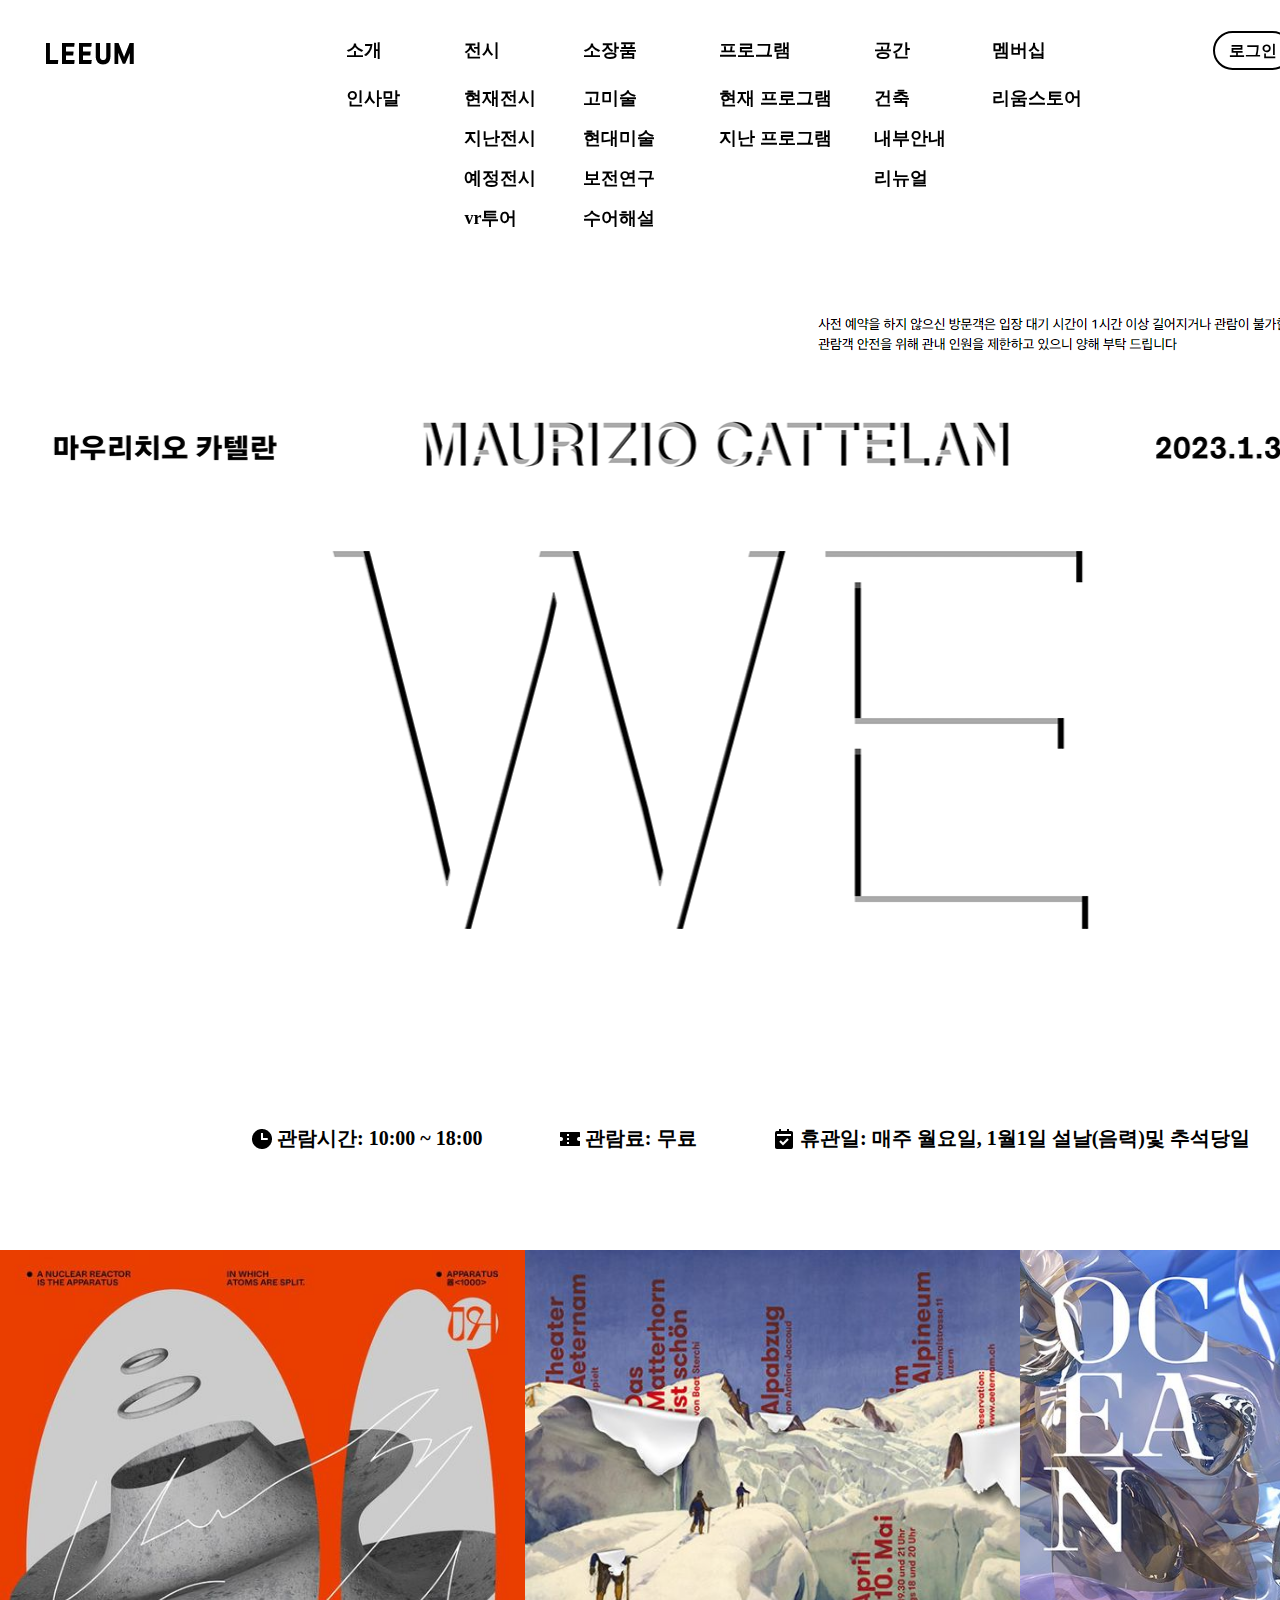
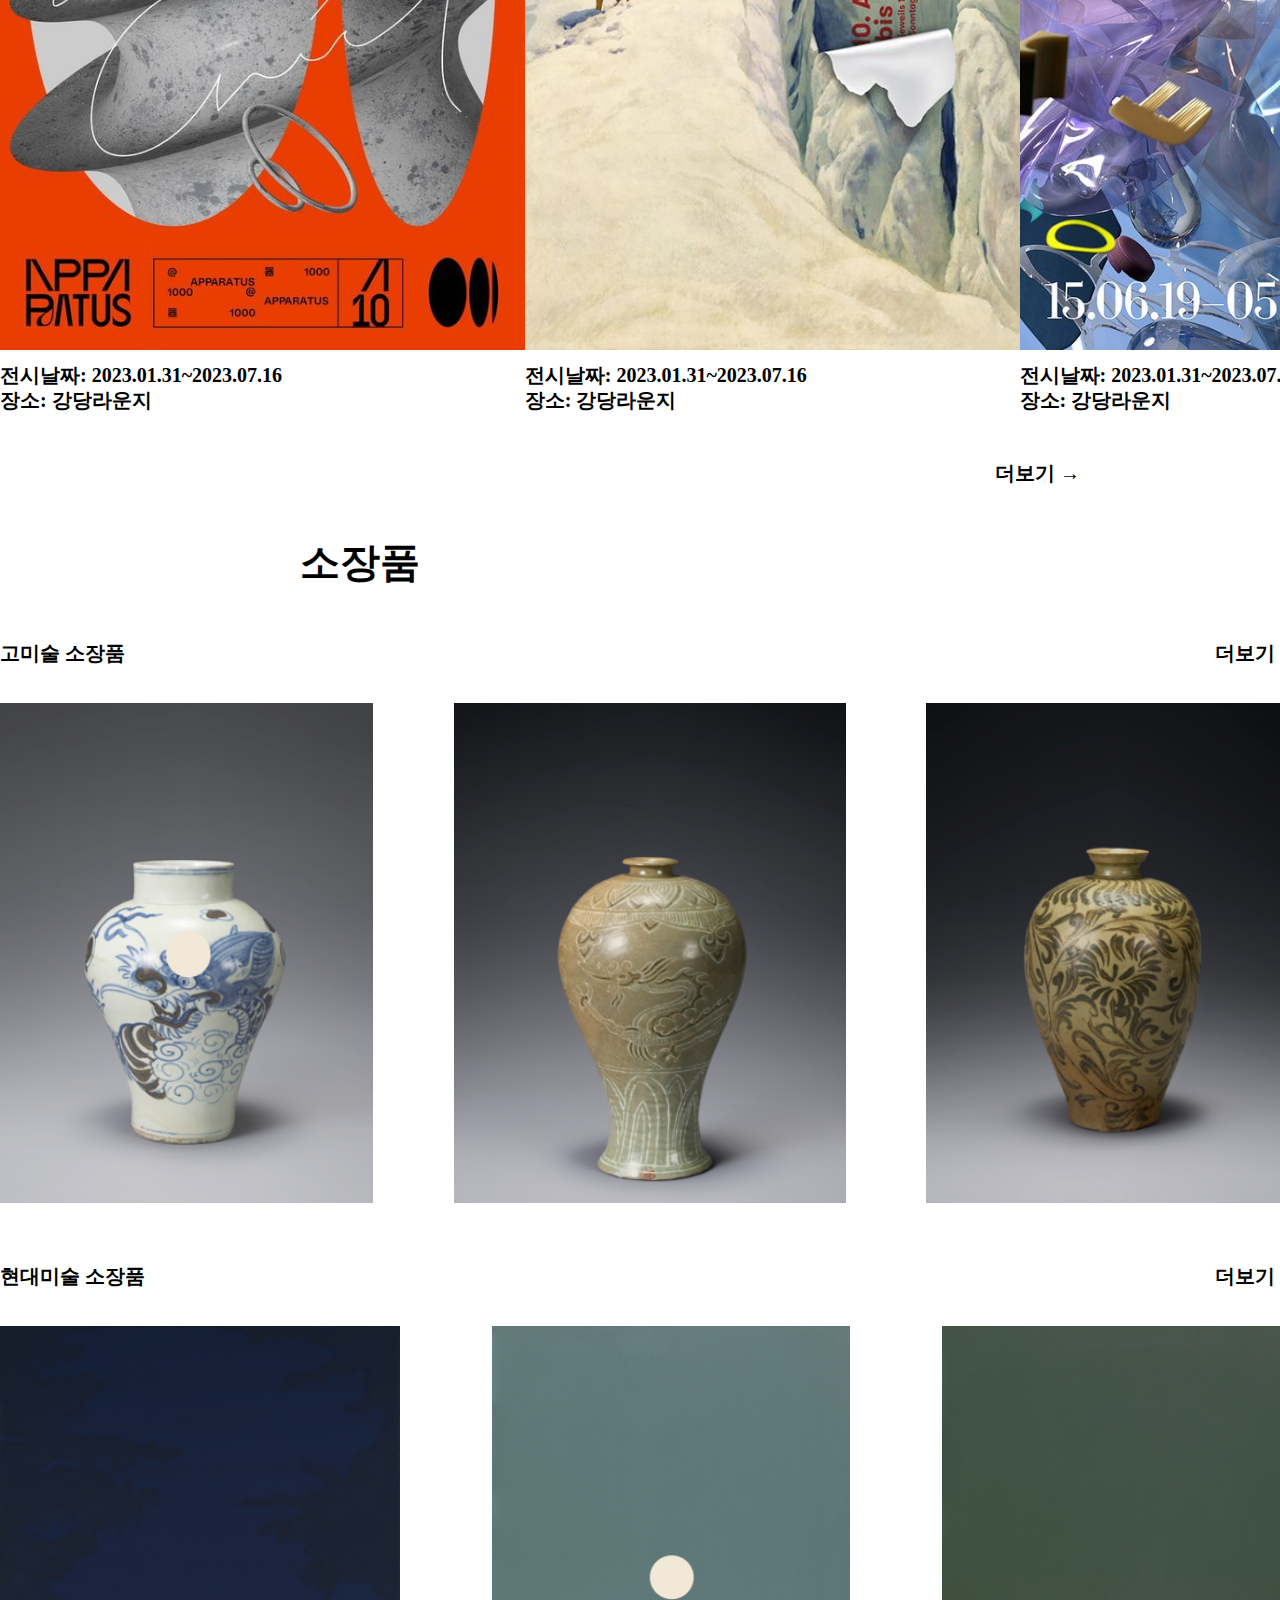
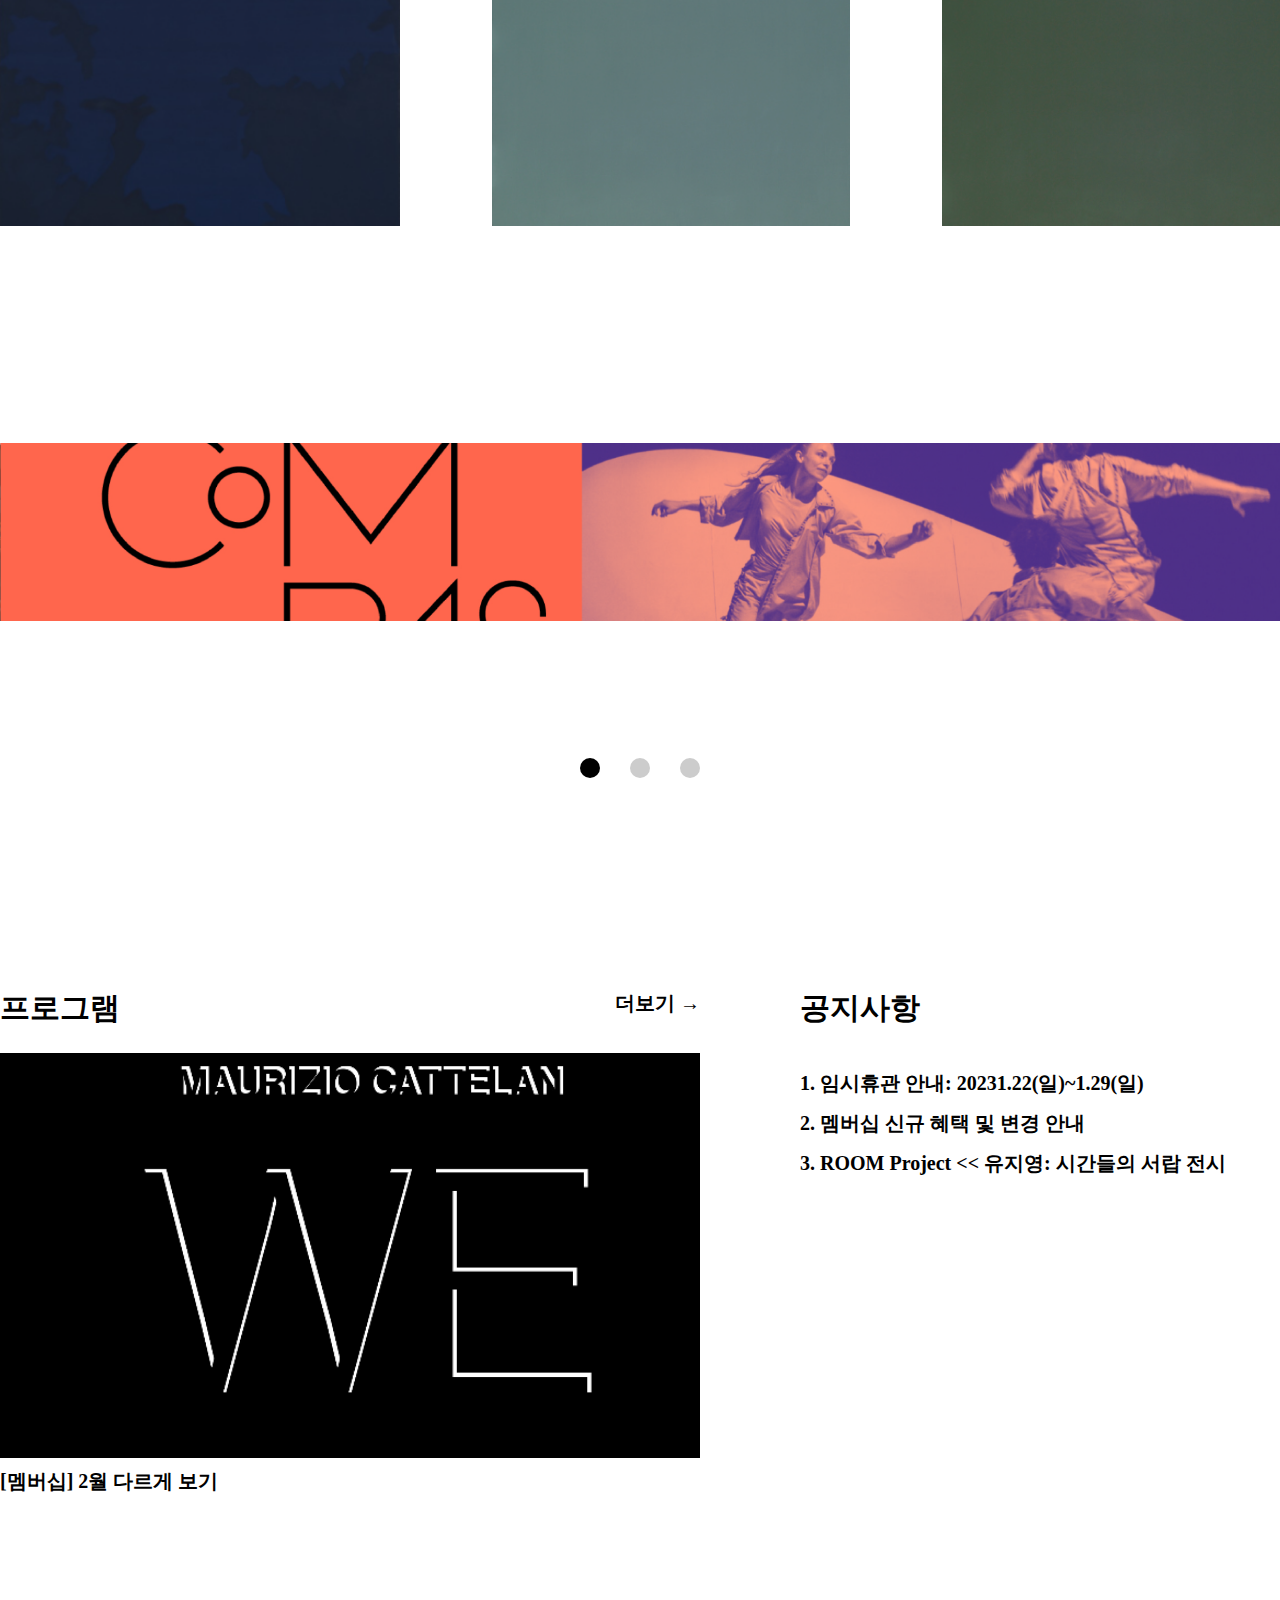
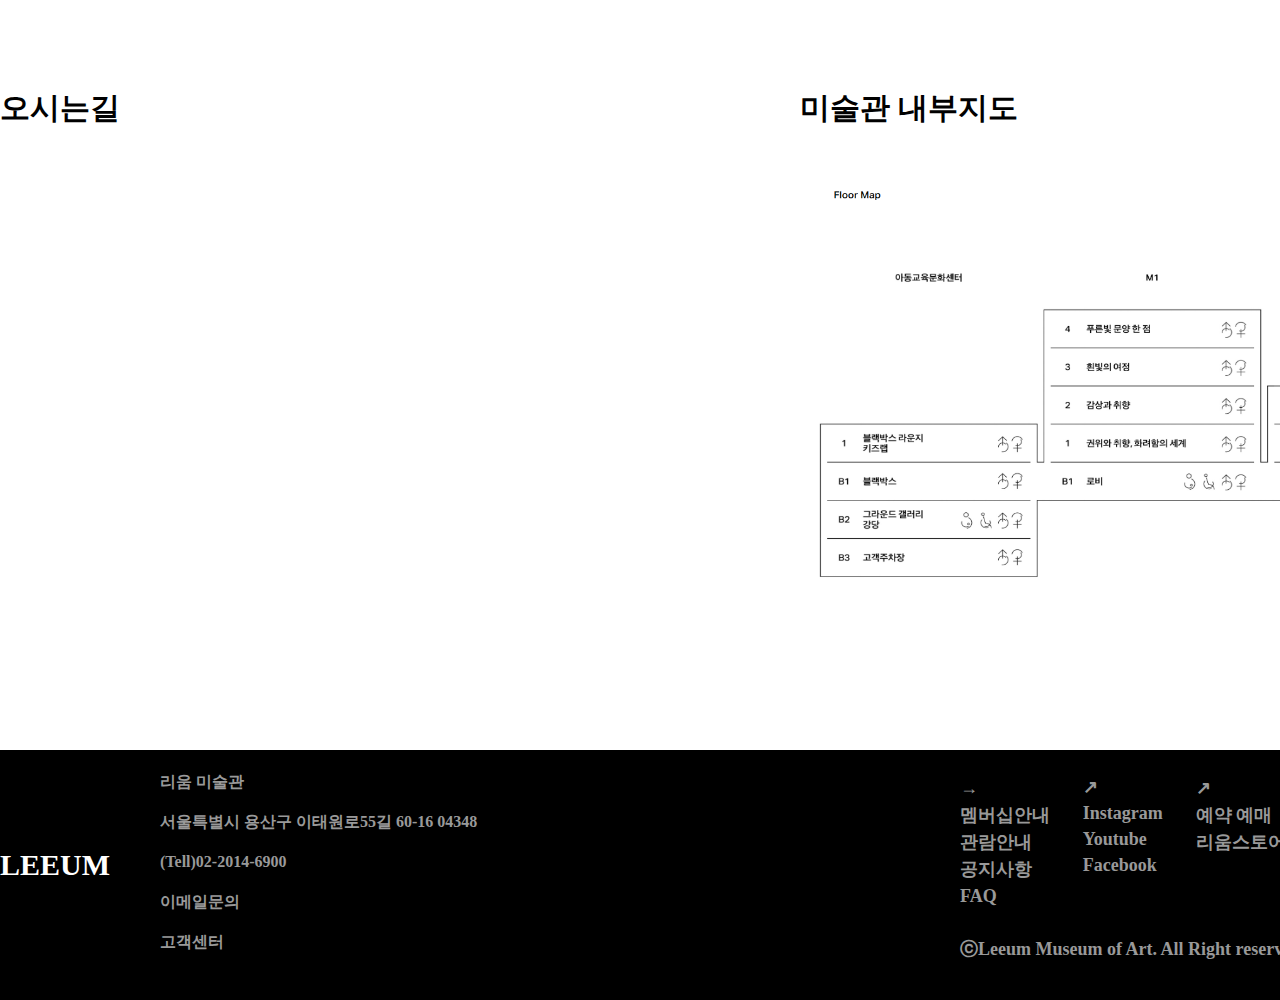
==== commit 140e1c6d: "Add files via upload" ====
--- a/index.html
+++ b/index.html
@@ -25,12 +25,51 @@
           </div>
           <div class="nav">
             <ul>
-              <li><a href="#">소개</a></li>
-              <li><a href="#">전시</a></li>
-              <li><a href="#">소장품</a></li>
-              <li><a href="#">프로그램</a></li>
-              <li><a href="#">공간</a></li>
-              <li><a href="#">멤버십</a></li>
+              <li>
+                <a href="#">소개</a>
+                <ul class="sub">
+                  <li><a href="3">인사말</a></li>
+                </ul>
+              </li>
+              <li>
+                <a href="#">전시</a>
+                <ul class="sub">
+                  <li><a href="#">현재전시</a></li>
+                  <li><a href="#">지난전시</a></li>
+                  <li><a href="#">예정전시</a></li>
+                  <li><a href="#">vr투어</a></li>
+                </ul>
+              </li>
+              <li>
+                <a href="#">소장품</a>
+                <ul class="sub">
+                  <li><a href="#">고미술</a></li>
+                  <li><a href="#">현대미술</a></li>
+                  <li><a href="#">보전연구</a></li>
+                  <li><a href="#">수어해설</a></li>
+                </ul>
+              </li>
+              <li>
+                <a href="#">프로그램</a>
+                <ul class="sub">
+                  <li><a href="#">현재 프로그램</a></li>
+                  <li><a href="#">지난 프로그램</a></li>
+                </ul>
+              </li>
+              <li>
+                <a href="#">공간</a>
+                <ul class="sub">
+                  <li><a href="#">건축</a></li>
+                  <li><a href="#">내부안내</a></li>
+                  <li><a href="#">리뉴얼</a></li>
+                </ul>
+              </li>
+              <li>
+                <a href="#">멤버십</a>
+                <ul class="sub">
+                  <li><a href="#">리움스토어</a></li>
+                </ul>
+              </li>
             </ul>
           </div>
           <div class="info">
--- a/css/main.css
+++ b/css/main.css
@@ -7,6 +7,7 @@
   position: fixed;
   width: 100%;
   height: 100px;
+  z-index: 9999;
   background-color: #fff;
 }
 
@@ -23,8 +24,9 @@
 
 #header_in .nav {
   float: left;
-  width: 550px;
-  margin-left: 300px;
+  width: 700px;
+  margin-left: 210px;
+  background-color: #fff;
 }
 
 #header_in .nav ul {
@@ -34,9 +36,28 @@
   align-items: center;
 }
 
+#header_in .nav li {
+  position: relative;
+}
+
 #header_in .nav a {
   font-size: 18px;
   font-weight: bold;
+}
+
+#header_in .nav .sub {
+  display: block;
+  position: absolute;
+  width: 180px;
+  height: 170px;
+  margin-top: 30px;
+  background-color: #fff;
+}
+
+#header_in .sub li {
+  float: left;
+  width: 115px;
+  height: 40px;
 }
 
 #header_in .info {
@@ -139,7 +160,7 @@
 #content .pos_see {
   float: right;
   position: relative;
-  top: -20px;
+  top: 50px;
   left: -200px;
 }
 
--- a/css/main_480.css
+++ b/css/main_480.css
@@ -127,7 +127,7 @@
 /* 콘텐츠 */
 #content {
   width: 100%;
-  height: 2500px;
+  height: 2200px;
 }
 
 /* 전시 영역 */
@@ -271,8 +271,25 @@
 
 #benner {
   width: 100%;
-  height: 200px;
-  margin-top: 100px;
+  height: 70px;
+  margin-top: 0px;
+  padding: 30px 0;
+  box-sizing: border-box;
+}
+
+.benner_area {
+  position: relative;
+  overflow: hidden;
+  width: 100%;
+  height: 67px;
+}
+
+.benner_area li {
+  position: absolute;
+  top: 0;
+  width: 100%;
+  height: 67px;
+  cursor: pointer;
 }
 
 #benner img {
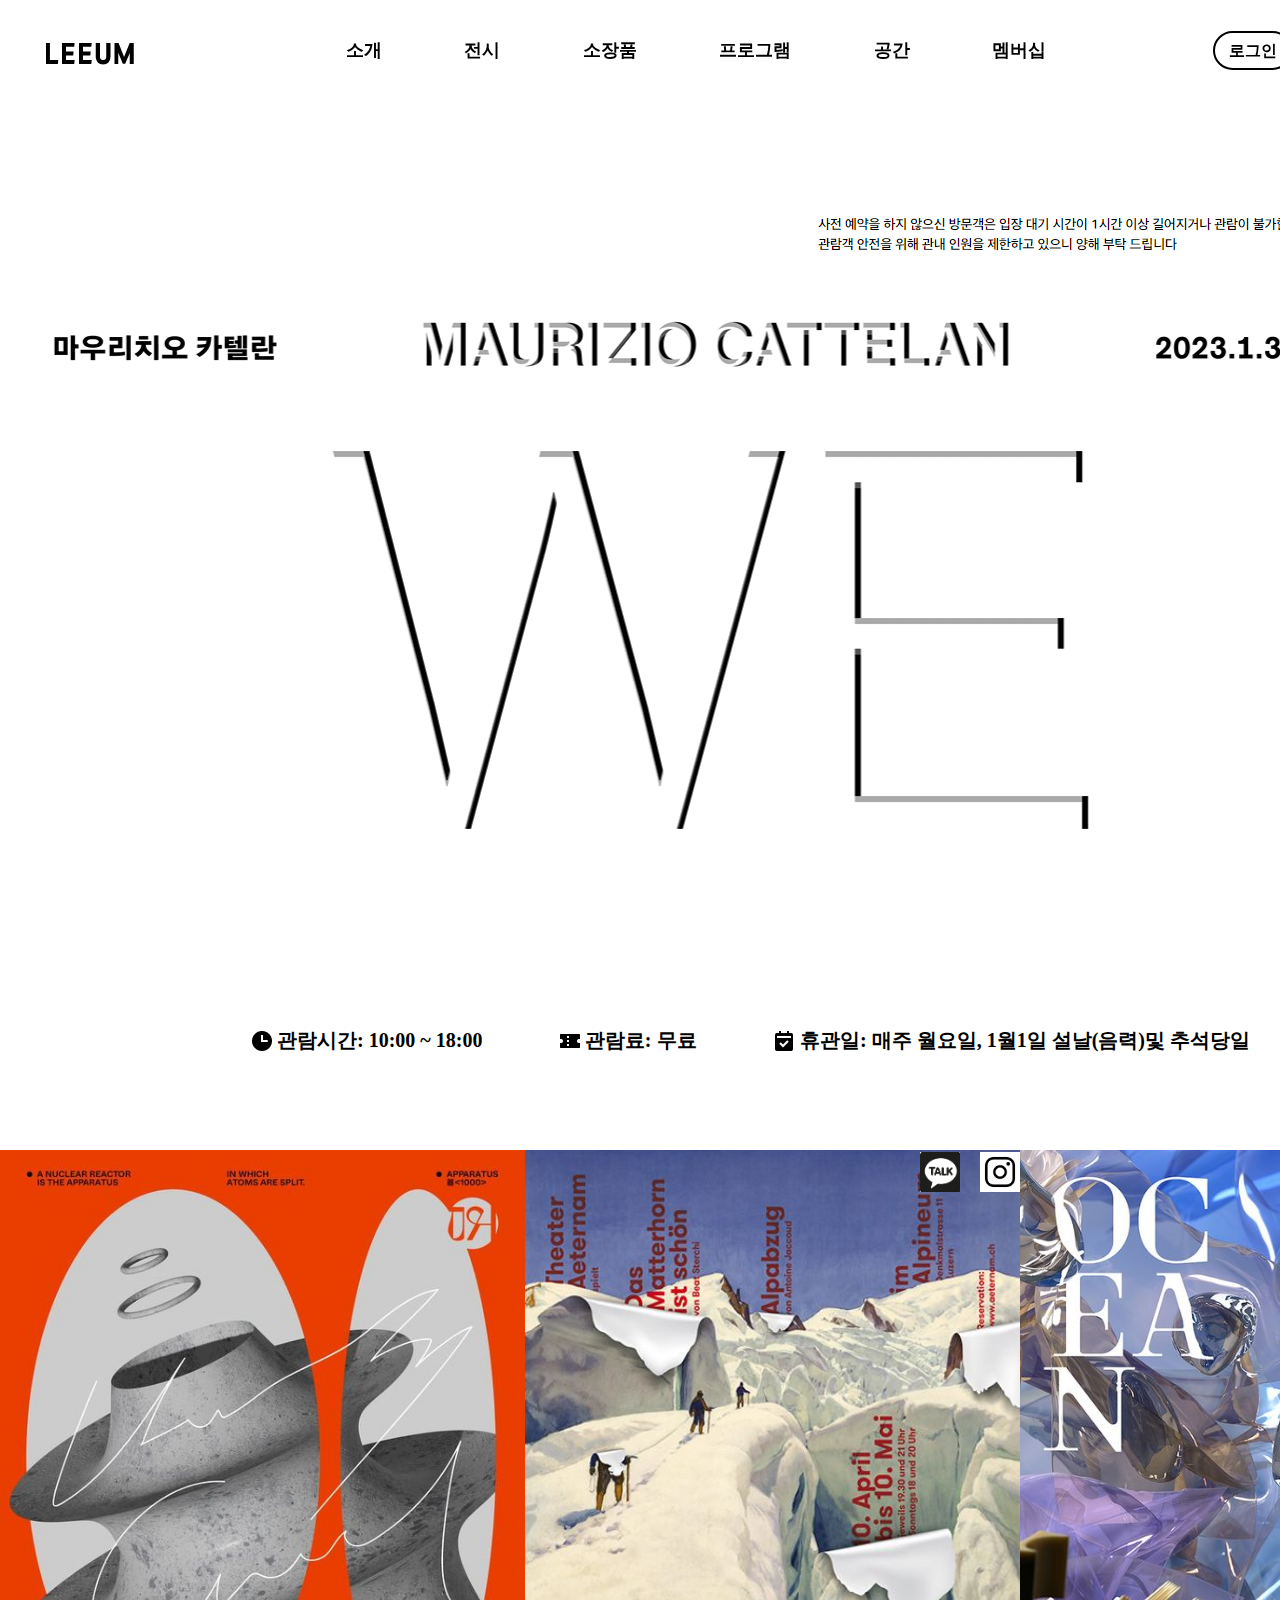
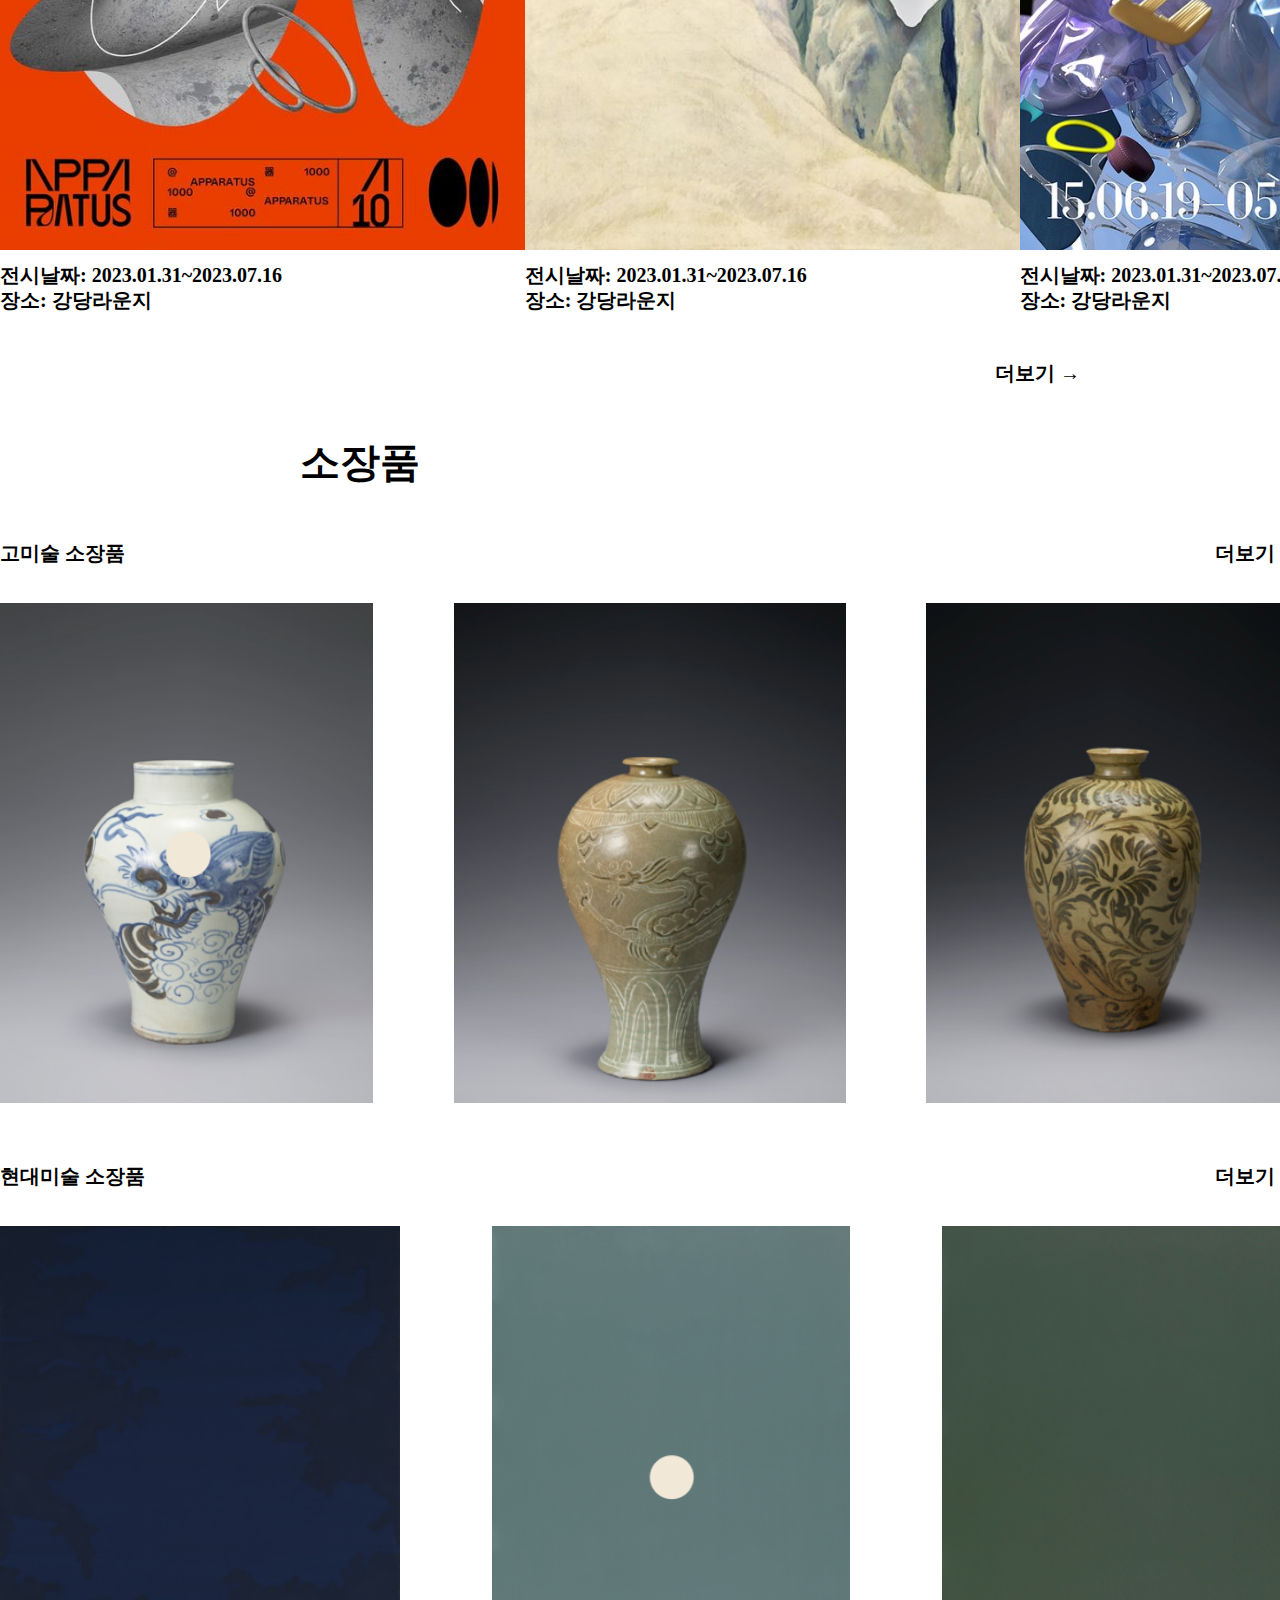
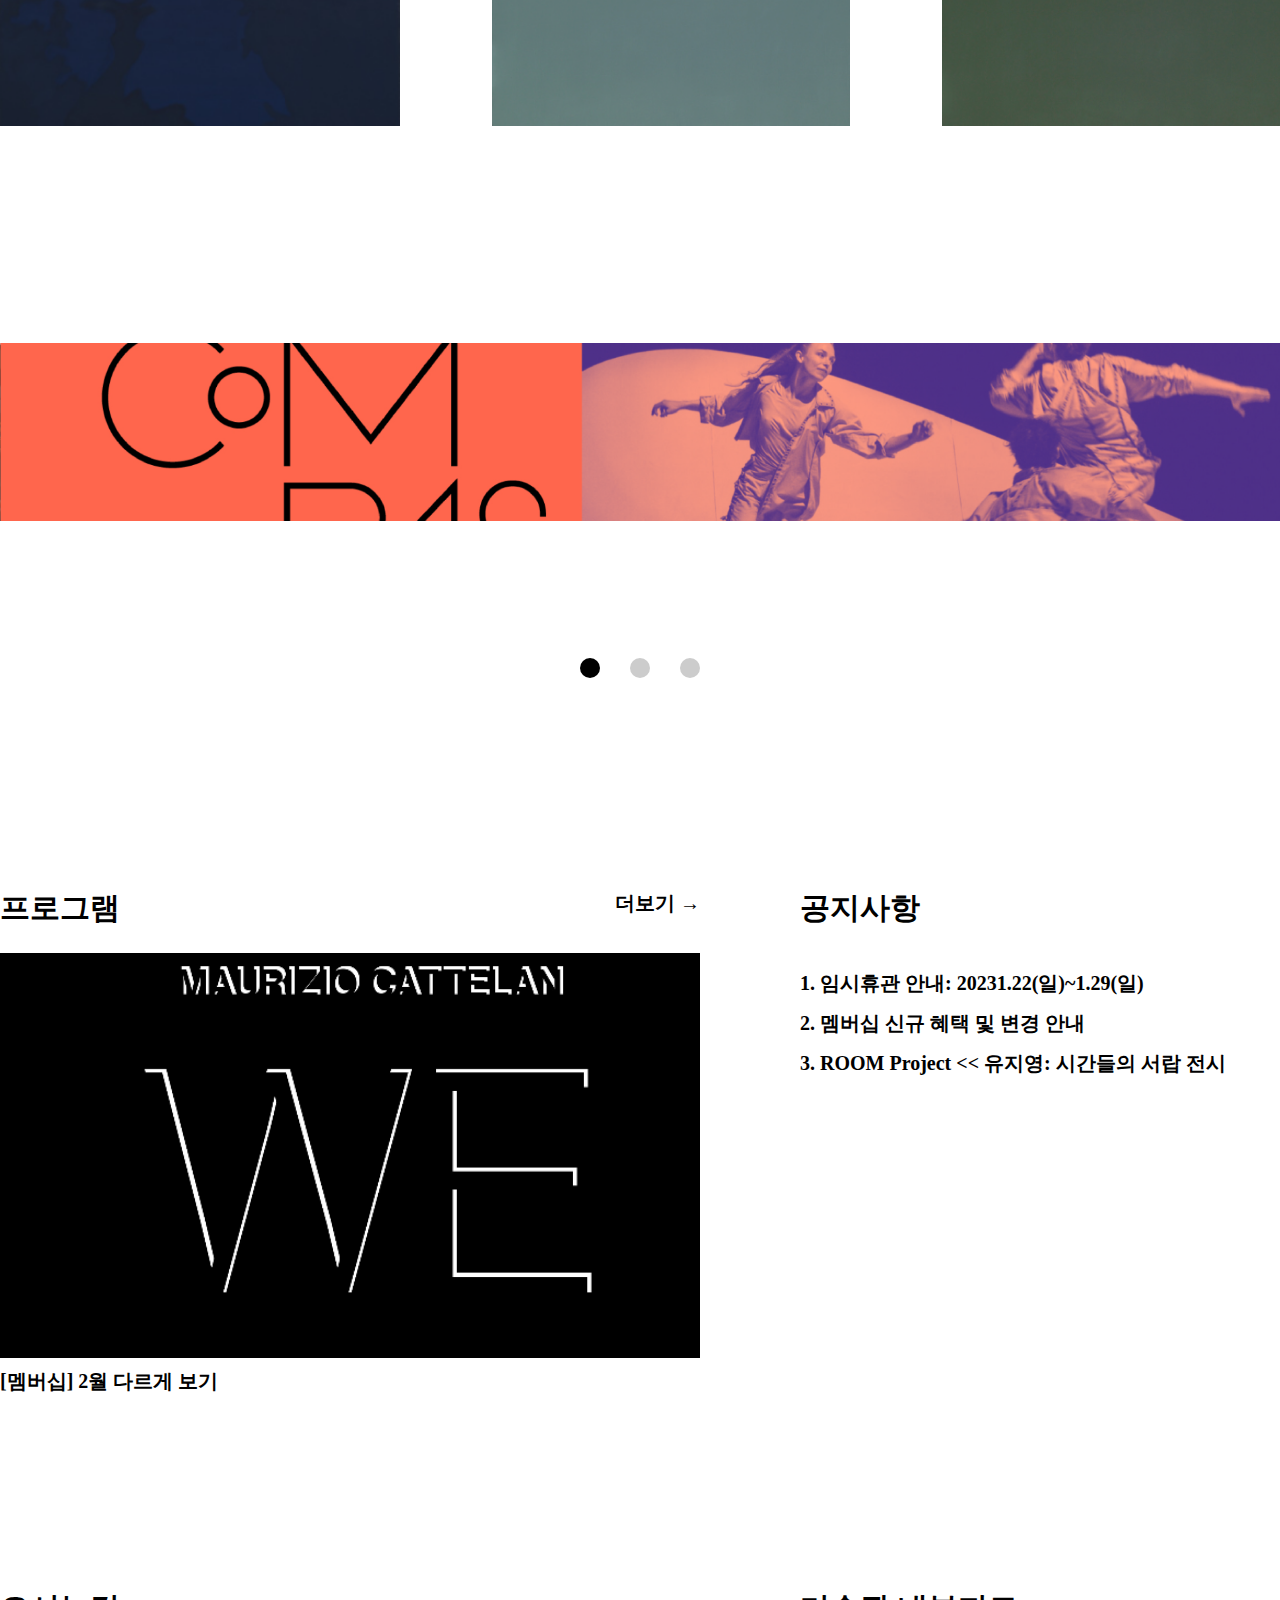
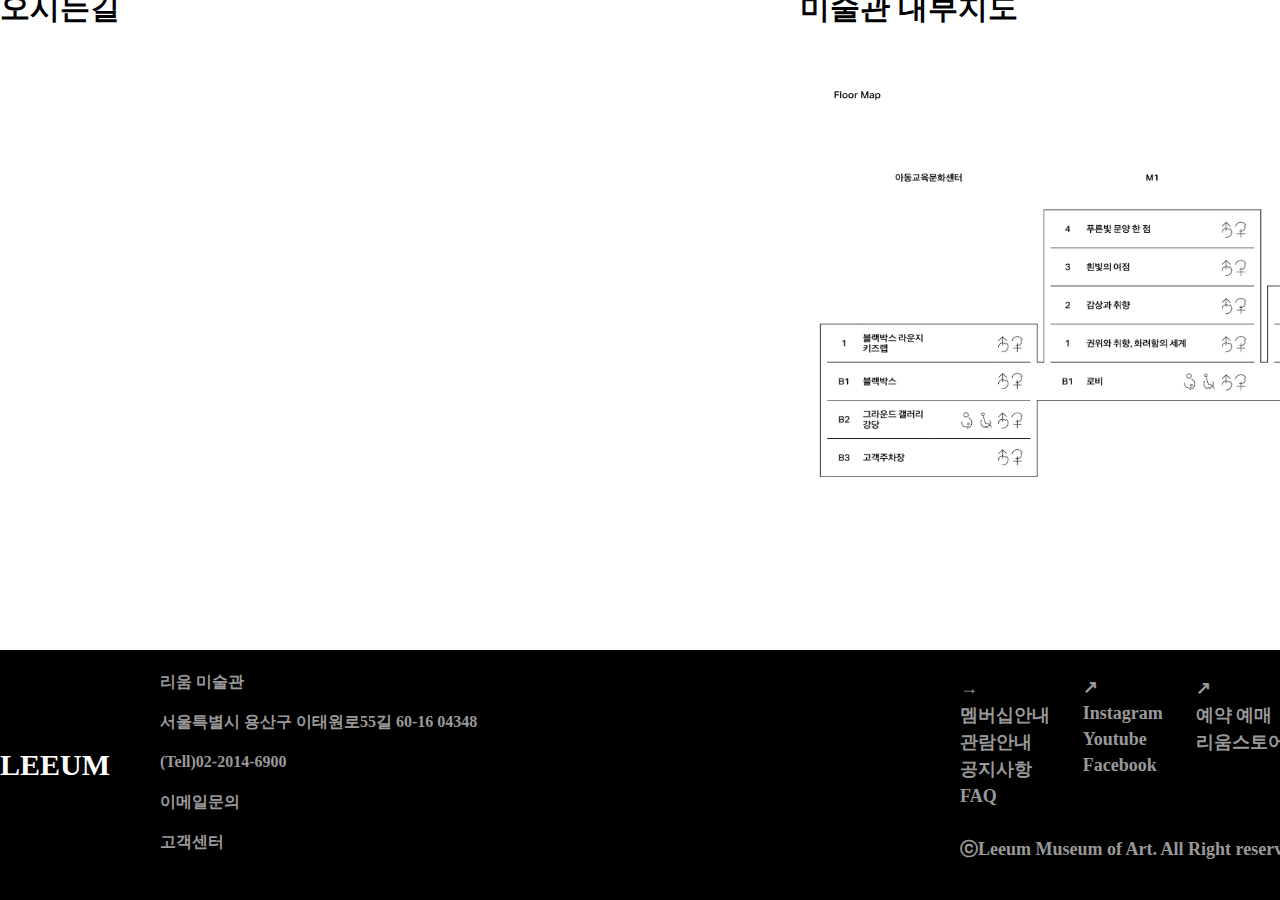
==== commit 670ba887: "Add files via upload" ====
--- a/index.html
+++ b/index.html
@@ -85,7 +85,18 @@
 
       <div id="main">
         <div id="main_img">
-          <a href="#"><img src="./images/main_img.png" alt="메인포스터" /></a>
+          <ul>
+            <li class="img1">
+              <a href="#">
+                <img src="./images/main_img.png" alt="메인포스터" />
+              </a>
+            </li>
+            <li class="img2">
+              <a href="#">
+                <img src="./images/main2_img.png" alt="메인포스터" />
+              </a>
+            </li>
+          </ul>
         </div>
         <div class="main_info">
           <ul>
--- a/css/main.css
+++ b/css/main.css
@@ -89,13 +89,36 @@
 #main {
   width: 100%;
   height: 1000px;
-  padding-top: 200px;
+  padding-top: 100px;
+  position: relative;
 }
 
 #main_img {
   width: 1460px;
-  margin: 0 auto;
-}
+  height: 820px;
+  margin: 0 auto;
+  position: relative;
+  overflow: hidden;
+}
+
+#main_img ul {
+}
+
+#main_img li {
+  width: 100%;
+  position: absolute;
+  top: 0;
+}
+
+#main_img li.img1 {
+  left: 0%;
+}
+
+#main_img li.img2 {
+  left: 100%;
+  top: 5%;
+}
+
 #main .main_info {
   float: left;
   width: 1000px;
--- a/css/main_480.css
+++ b/css/main_480.css
@@ -42,6 +42,10 @@
 #header_in .nav a {
   font-size: 3vw;
   font-weight: bold;
+}
+
+#header_in .nav .sub {
+  display: none;
 }
 
 #header_in .info {
@@ -271,7 +275,7 @@
 
 #benner {
   width: 100%;
-  height: 70px;
+  height: 100px;
   margin-top: 0px;
   padding: 30px 0;
   box-sizing: border-box;
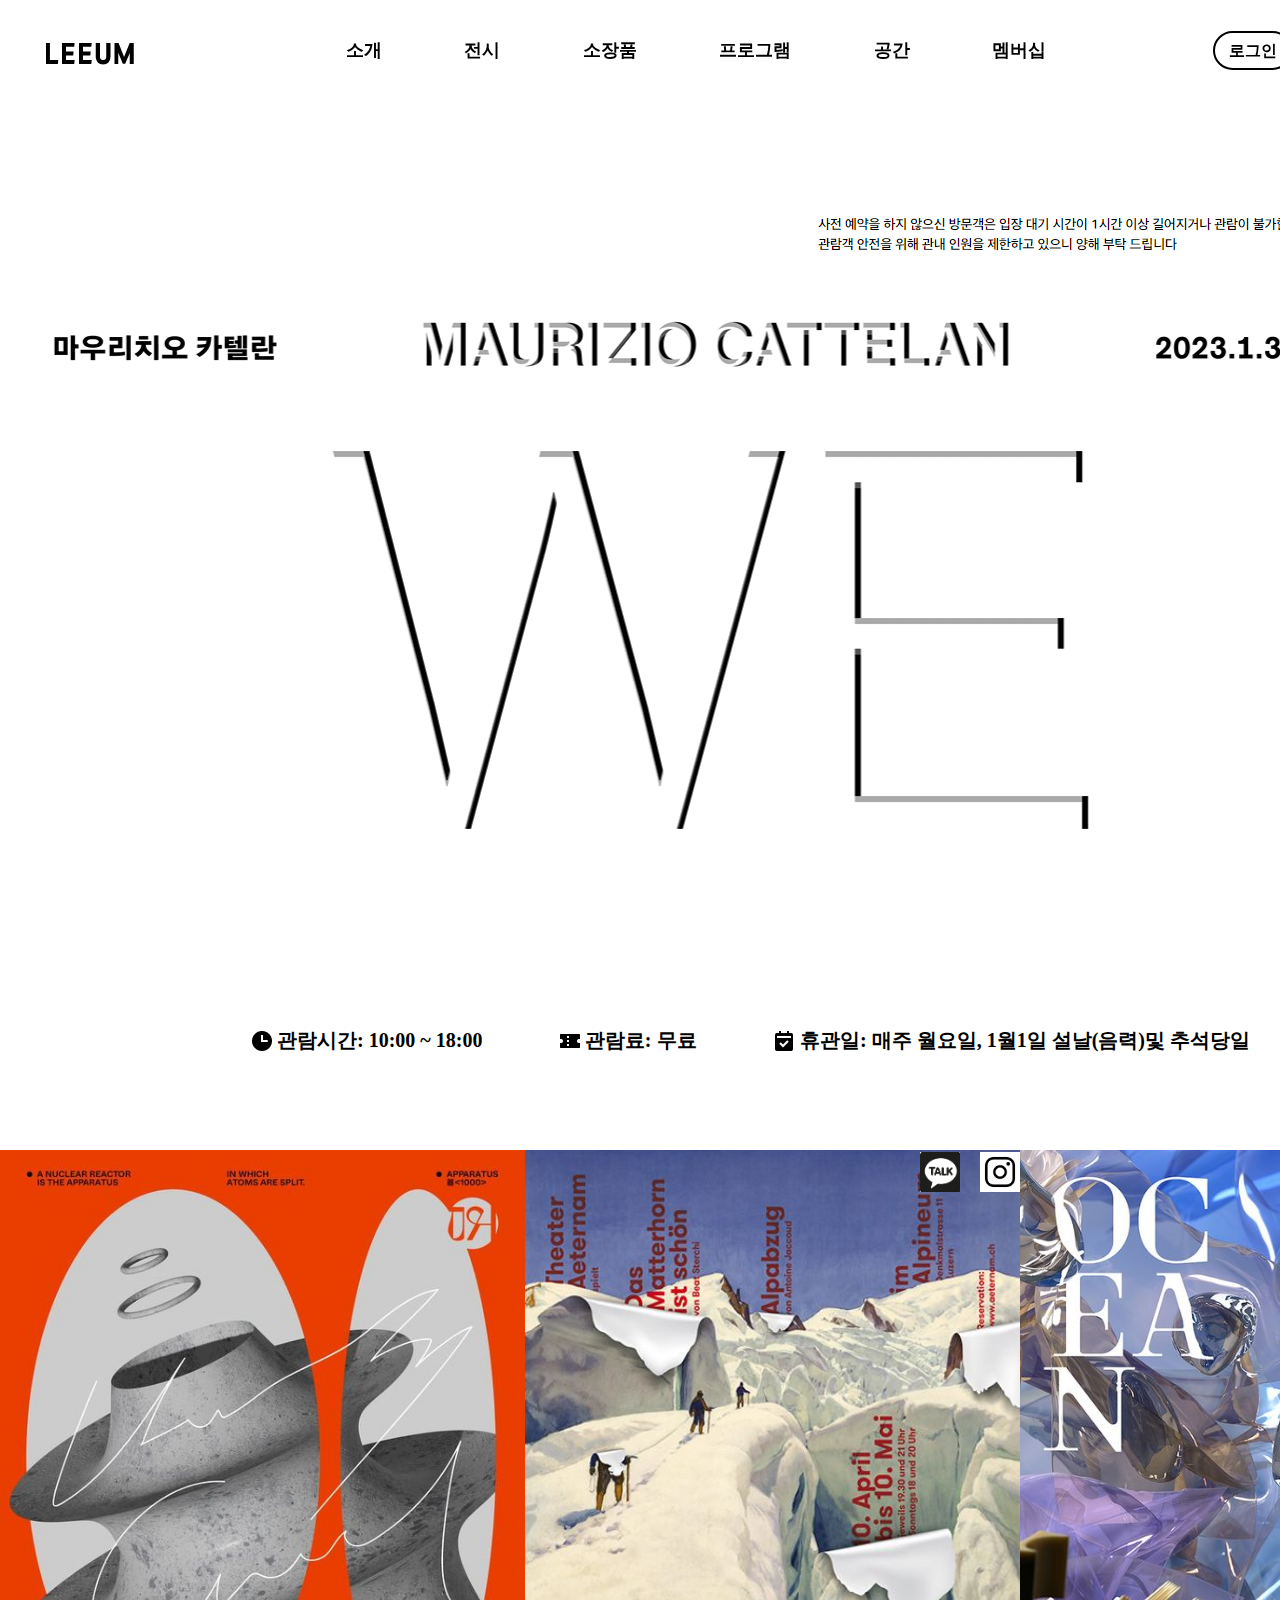
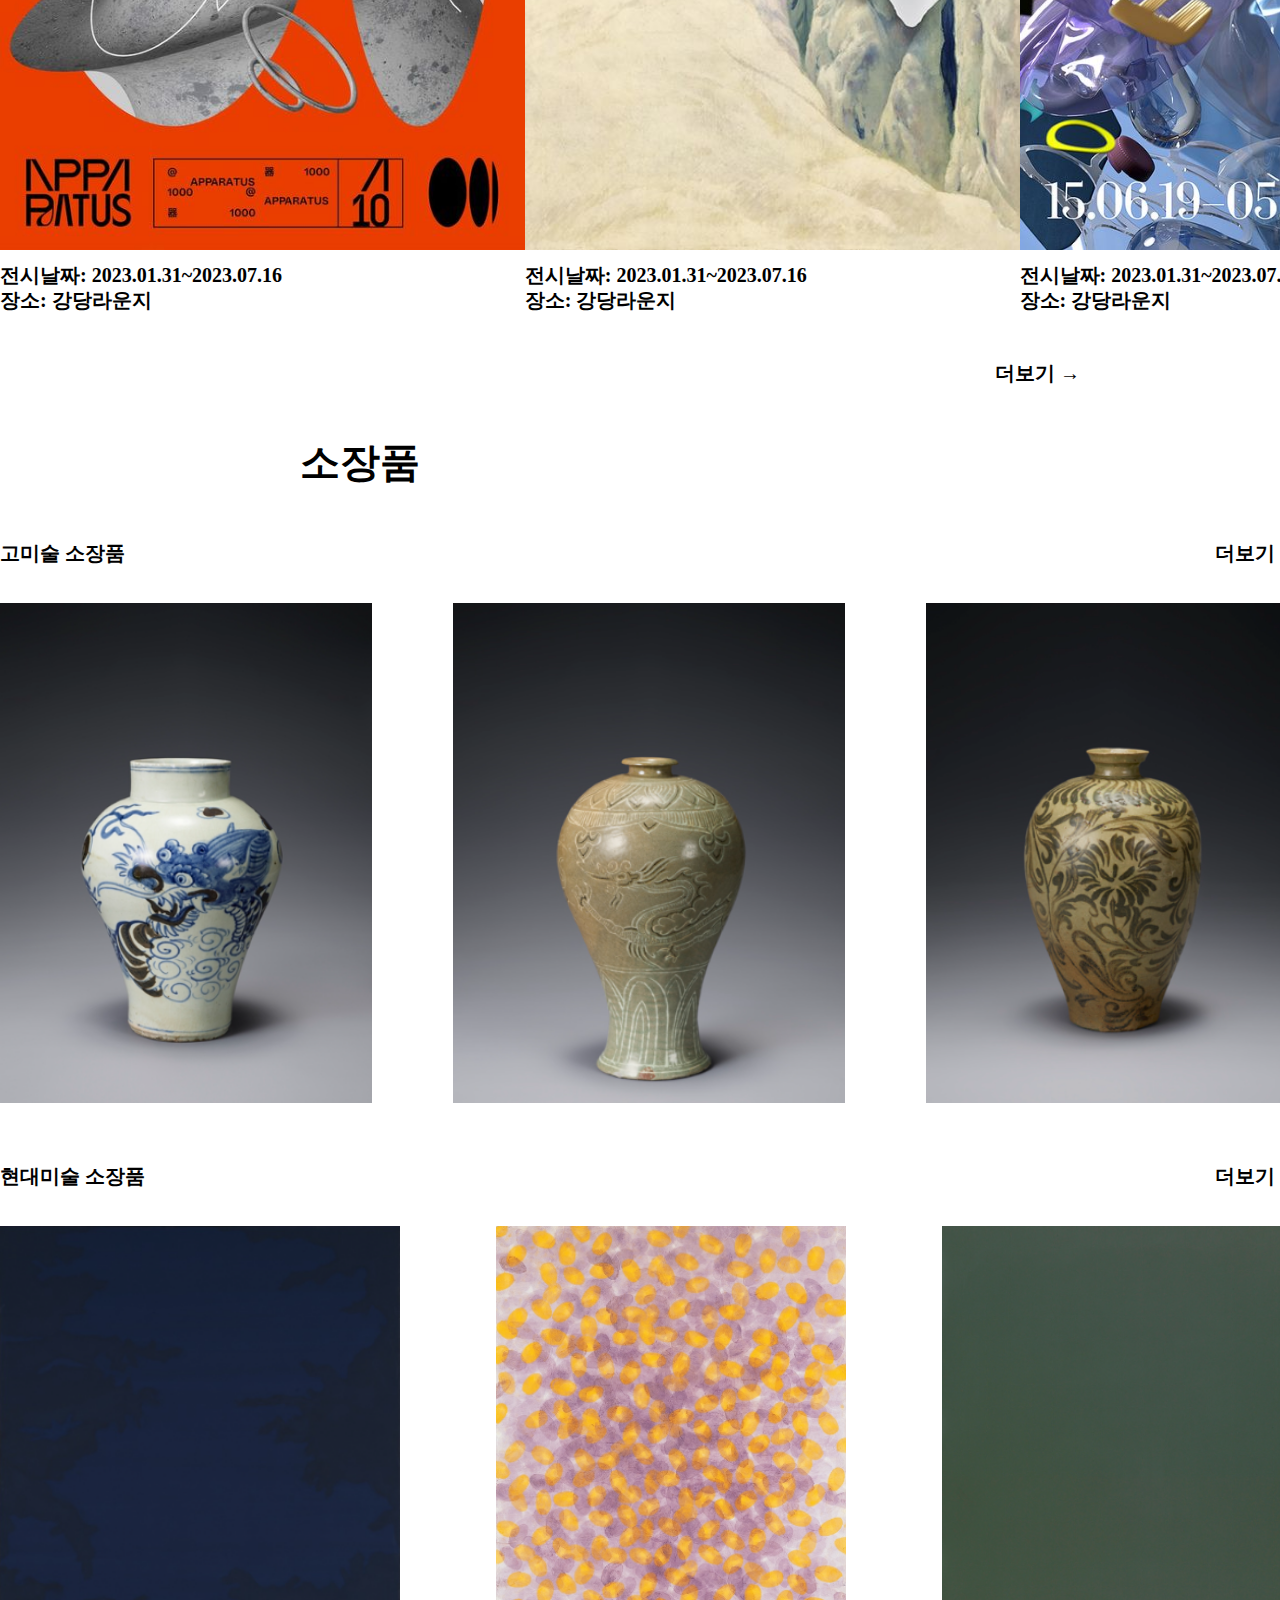
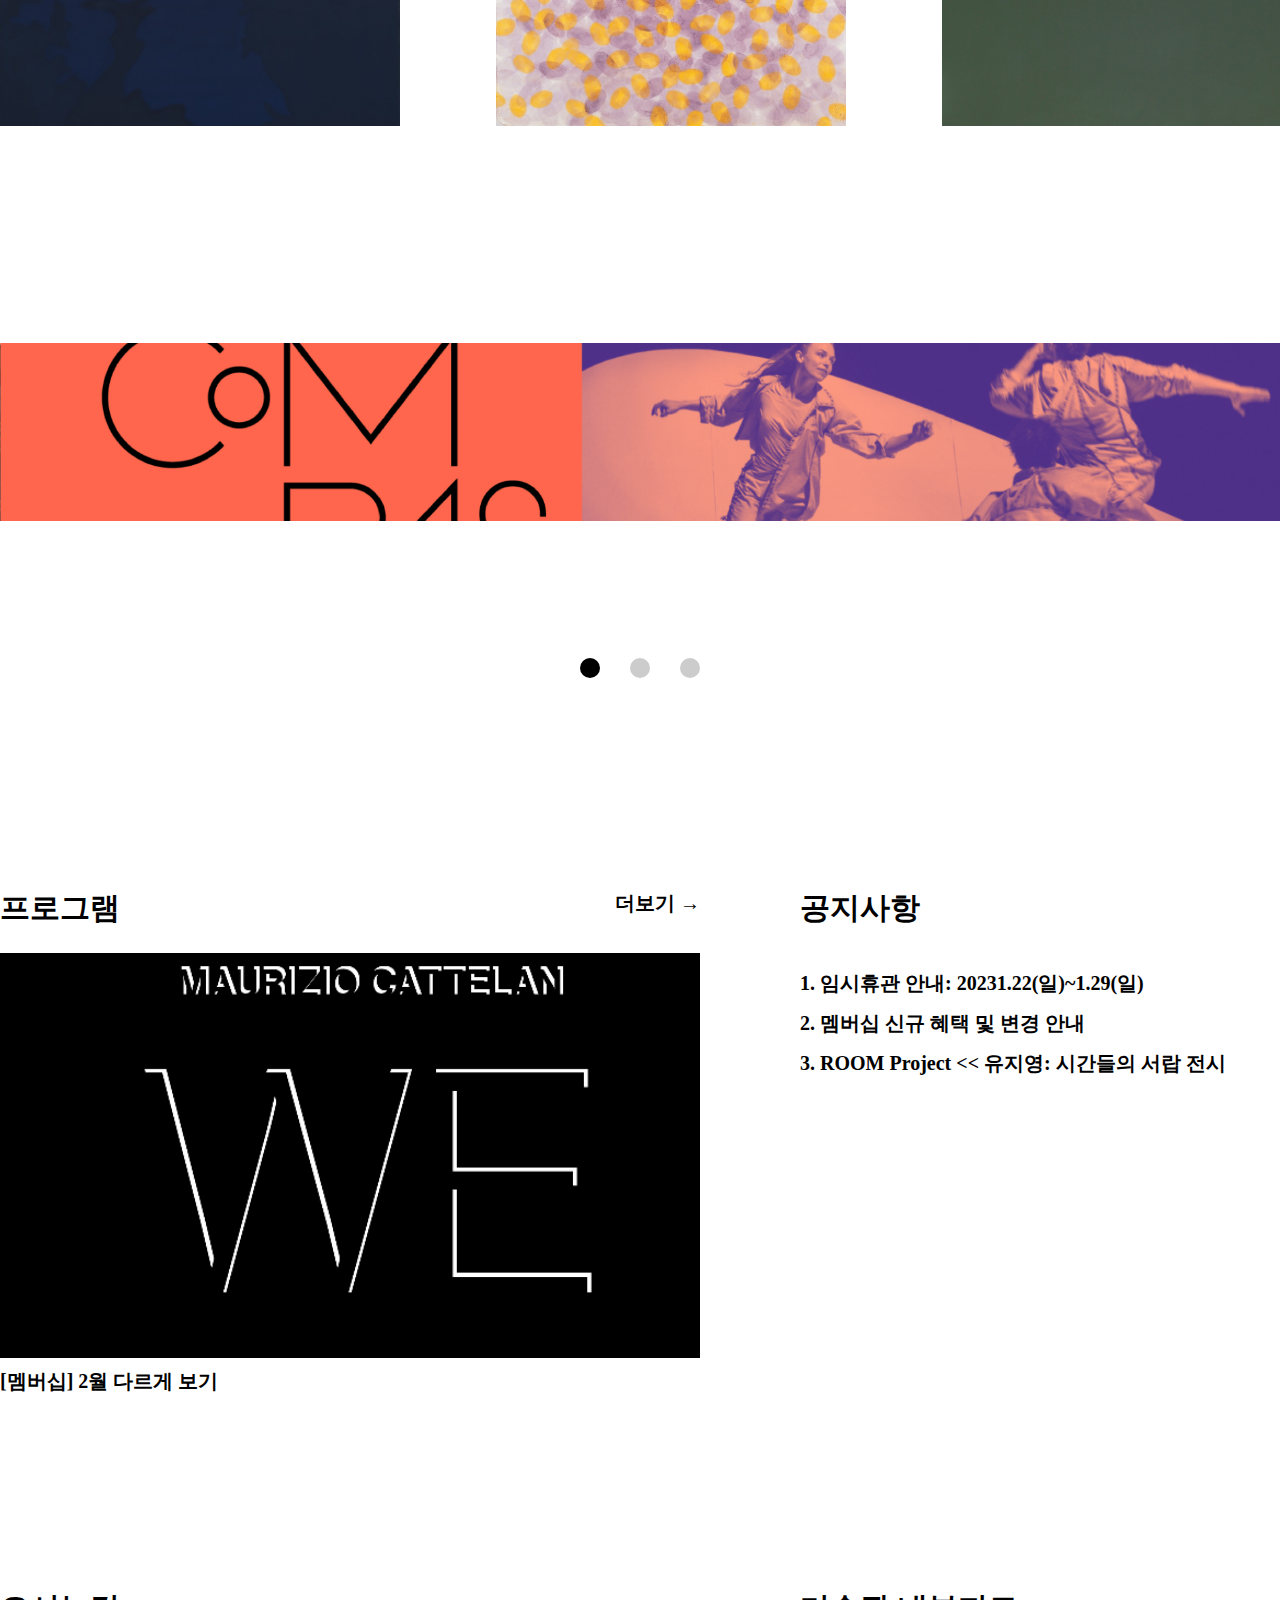
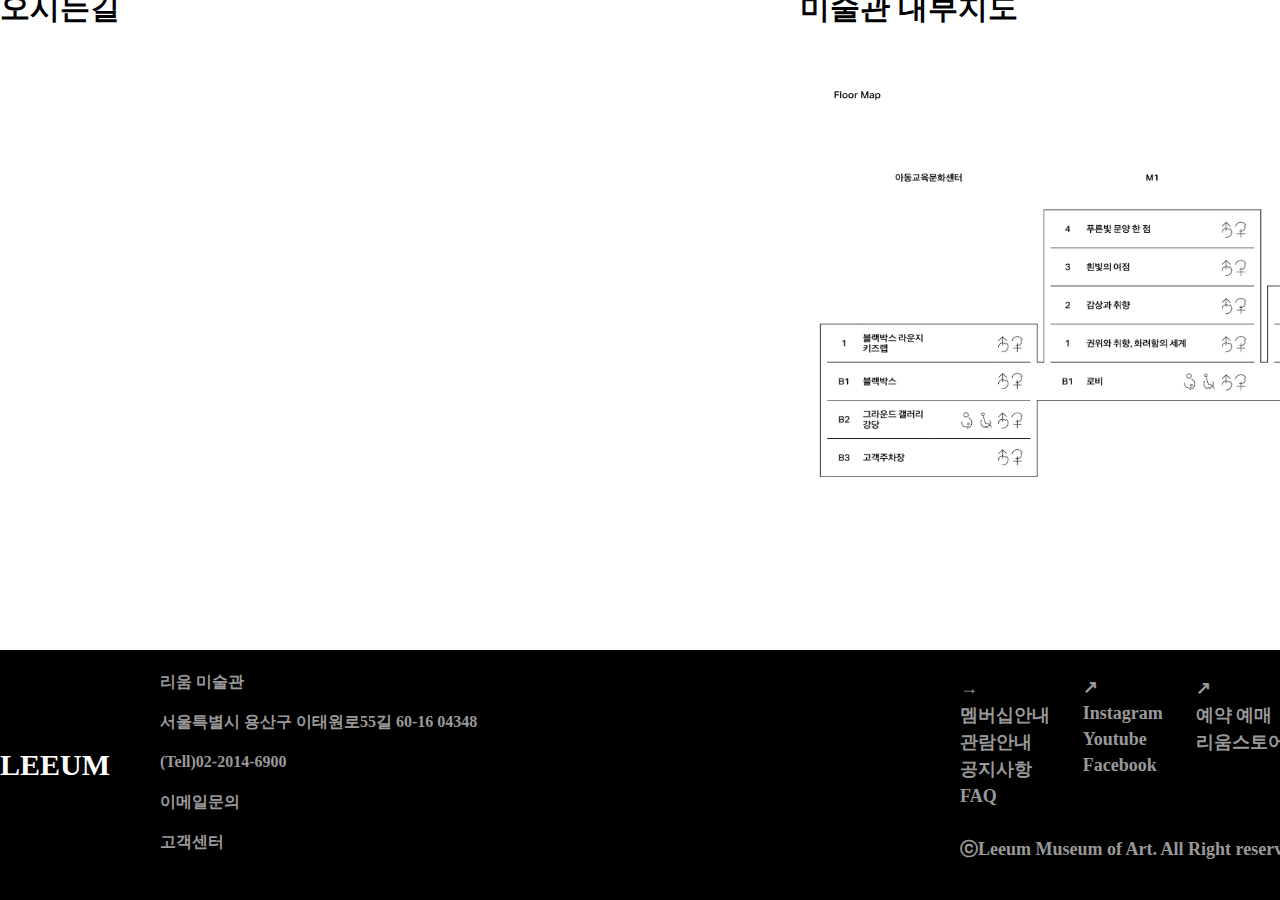
==== commit 1a31a79a: "Add files via upload" ====
--- a/index.html
+++ b/index.html
@@ -1,294 +1,289 @@
 <!DOCTYPE html>
 <html lang="en">
-  <head>
-    <meta charset="UTF-8" />
-    <meta http-equiv="X-UA-Compatible" content="IE=edge" />
-    <meta name="viewport" content="width=device-width, initial-scale=1.0" />
-    <link rel="stylesheet" href="./css/reset.css" />
-    <link rel="stylesheet" href="./css/main.css" />
-    <link
-      rel="stylesheet"
-      media="screen and (max-width:480px)"
-      href="./css/main_480.css"
-    />
-    <script src="./js/jquery.js"></script>
-    <script src="./js/main.js"></script>
-    <title>리움</title>
-  </head>
-  <body>
-    <div id="wrap">
-      <!-- 상단 -->
-      <div id="header">
-        <div id="header_in">
-          <div class="logo">
-            <a href="#"><img src="./images/logo.png" alt="로고" /></a>
-          </div>
-          <div class="nav">
+
+<head>
+  <meta charset="UTF-8" />
+  <meta http-equiv="X-UA-Compatible" content="IE=edge" />
+  <meta name="viewport" content="width=device-width, initial-scale=1.0" />
+  <link rel="stylesheet" href="./css/reset.css" />
+  <link rel="stylesheet" href="./css/main.css" />
+  <link rel="stylesheet" media="screen and (max-width:480px)" href="./css/main_480.css" />
+  <link rel="stylesheet" media="screen and (max-width:320px)" href="./css/main_320.css" />
+  <script src="./js/jquery.js"></script>
+  <script src="./js/main.js"></script>
+  <title>리움</title>
+</head>
+
+<body>
+  <div id="wrap">
+    <!-- 상단 -->
+    <div id="header">
+      <div id="header_in">
+        <div class="logo">
+          <a href="https://dnwnsgml.github.io/leeum/"><img src="./images/logo.png" alt="로고" /></a>
+        </div>
+        <div class="nav">
+          <ul>
+            <li>
+              <a href="#">소개</a>
+              <ul class="sub">
+                <li><a href="3">인사말</a></li>
+              </ul>
+            </li>
+            <li>
+              <a href="#">전시</a>
+              <ul class="sub">
+                <li><a href="https://dnwnsgml.github.io/leeum_sub/" target="_blank">현재전시</a></li>
+                <li><a href="#">지난전시</a></li>
+                <li><a href="#">예정전시</a></li>
+                <li><a href="#">vr투어</a></li>
+              </ul>
+            </li>
+            <li>
+              <a href="#">소장품</a>
+              <ul class="sub">
+                <li><a href="#">고미술</a></li>
+                <li><a href="#">현대미술</a></li>
+                <li><a href="#">보전연구</a></li>
+                <li><a href="#">수어해설</a></li>
+              </ul>
+            </li>
+            <li>
+              <a href="#">프로그램</a>
+              <ul class="sub">
+                <li><a href="#">현재 프로그램</a></li>
+                <li><a href="#">지난 프로그램</a></li>
+              </ul>
+            </li>
+            <li>
+              <a href="#">공간</a>
+              <ul class="sub">
+                <li><a href="#">건축</a></li>
+                <li><a href="#">내부안내</a></li>
+                <li><a href="#">리뉴얼</a></li>
+              </ul>
+            </li>
+            <li>
+              <a href="#">멤버십</a>
+              <ul class="sub">
+                <li><a href="#">리움스토어</a></li>
+              </ul>
+            </li>
+          </ul>
+        </div>
+        <div class="info">
+          <ul>
+            <li><a href="#">로그인</a></li>
+            <li><a href="#">회원가입</a></li>
+          </ul>
+        </div>
+      </div>
+    </div>
+
+    <!-- 메인이미지 -->
+
+    <div id="main">
+      <div id="main_img">
+        <ul>
+          <li class="img1">
+            <a href="#">
+              <img src="./images/main_img.png" alt="메인포스터" />
+            </a>
+          </li>
+          <li class="img2">
+            <a href="#">
+              <img src="./images/main2_img.png" alt="메인포스터" />
+            </a>
+          </li>
+        </ul>
+      </div>
+      <div class="main_info">
+        <ul>
+          <li>
+            <img src="./images/clock_icon.png" alt="시계아이콘" /> 관람시간:
+            10:00 ~ 18:00
+          </li>
+          <li>
+            <img src="./images/ticket_icon.png" alt="티켓아이콘" /> 관람료:
+            무료
+          </li>
+          <li>
+            <img src="./images/calender_icon.png" alt="달력아이콘" /> 휴관일:
+            매주 월요일, 1월1일 설날(음력)및 추석당일
+          </li>
+        </ul>
+      </div>
+      <div class="sns">
+        <ul>
+          <li>
+            <a href="#"><img src="./images/kakao.png" alt="카카오톡" /></a>
+          </li>
+          <li>
+            <a href="#"><img src="./images/instagram.png" alt="인스타그램" /></a>
+          </li>
+        </ul>
+      </div>
+    </div>
+
+    <!-- 콘텐츠 -->
+
+    <div id="content">
+      <!-- 전시 영역 -->
+
+      <div class="poster">
+        <ul>
+          <li>
+            <a href="#"><img src="./images/poster1.jpg" alt="포스터1" /></a>
+            <p>전시날짜: 2023.01.31~2023.07.16 <br />장소: 강당라운지</p>
+          </li>
+          <li>
+            <a href="#"><img src="./images/poster2.jpg" alt="포스터2" /></a>
+            <p>전시날짜: 2023.01.31~2023.07.16 <br />장소: 강당라운지</p>
+          </li>
+          <li>
+            <a href="#"><img src="./images/poster3.jpg" alt="포스터3" /></a>
+            <p>전시날짜: 2023.01.31~2023.07.16 <br />장소: 강당라운지</p>
+          </li>
+        </ul>
+        <div class="pos_see">
+          <a href="#"> 더보기 →</a>
+        </div>
+      </div>
+
+      <!-- 소장품 영역 -->
+
+      <div id="collection">
+        <h1>소장품</h1>
+        <div class="antique_art">
+          <h2>고미술 소장품</h2>
+          <a href="#"> 더보기 →</a>
+          <ul>
+            <li><img src="./images/con_img1.png" alt="소장품" /></li>
+            <li><img src="./images/con_img2.png" alt="소장품" /></li>
+            <li><img src="./images/con_img3.png" alt="소장품" /></li>
+          </ul>
+        </div>
+        <div class="contemporary_art">
+          <h2>현대미술 소장품</h2>
+          <a href="#"> 더보기 →</a>
+          <ul>
+            <li><img src="./images/con_img4.png" alt="소장품" /></li>
+            <li><img src="./images/con_img5.png" alt="소장품" /></li>
+            <li><img src="./images/con_img6.png" alt="소장품" /></li>
+          </ul>
+        </div>
+      </div>
+
+      <!-- 베너 영역 -->
+
+      <div id="benner">
+        <div class="benner_area">
+          <ul>
+            <li>
+              <img src="./images/benner.png" alt="베너" />
+            </li>
+            <li>
+              <img src="./images/benner2.jpg" alt="베너" />
+            </li>
+            <li>
+              <img src="./images/benner3.jpg" alt="베너" />
+            </li>
+          </ul>
+        </div>
+        <div class="benner_btns">
+          <ul>
+            <li></li>
+            <li></li>
+            <li></li>
+          </ul>
+        </div>
+      </div>
+
+      <!-- 프로그램, 공지사항 영역 -->
+
+      <div id="con_b">
+        <div id="program">
+          <h1>프로그램</h1>
+          <a href="#" class="program_see"> 더보기 → </a>
+          <a href="#"><img src="./images/program.png" alt="" /></a>
+          <p>[멤버십] 2월 다르게 보기</p>
+        </div>
+        <div id="notice">
+          <h1>공지사항</h1>
+          <a href="#"> 더보기 → </a>
+          <ul>
+            <li>1. 임시휴관 안내: 20231.22(일)~1.29(일)</li>
+            <li>2. 멤버십 신규 혜택 및 변경 안내</li>
+            <li>3. ROOM Project << 유지영: 시간들의 서랍 전시</li>
+          </ul>
+        </div>
+      </div>
+      <div id="map">
+        <div id="road">
+          <h1>오시는길</h1>
+          <iframe
+            src="https://www.google.com/maps/embed?pb=!1m18!1m12!1m3!1d3163.736779868024!2d126.99714062572546!3d37.53770168241765!2m3!1f0!2f0!3f0!3m2!1i1024!2i768!4f13.1!3m3!1m2!1s0x357ca31be3dcde53%3A0xfbec8b809878a1bb!2z66as7JuA66-47Iig6rSA!5e0!3m2!1sko!2skr!4v1681995067477!5m2!1sko!2skr"
+            width="700" height="420" style="border-radius: 20px" allowfullscreen="" loading="lazy"
+            referrerpolicy="no-referrer-when-downgrade"></iframe>
+        </div>
+        <div id="in_map">
+          <h1>미술관 내부지도</h1>
+          <img src="./images/inmap.png" alt="내부지도" />
+        </div>
+      </div>
+    </div>
+
+    <!-- 하단 -->
+
+    <div id="footer">
+      <div id="footer_in">
+        <div class="logo">
+          <h1>LEEUM</h1>
+        </div>
+        <div class="adress">
+          <ul>
+            <li>리움 미술관</li>
+            <li>서울특별시 용산구 이태원로55길 60-16 04348</li>
+            <li>(Tell)02-2014-6900</li>
+            <li><a href="#">이메일문의</a></li>
+            <li><a href="#">고객센터</a></li>
+          </ul>
+        </div>
+        <div class="q_mn">
+          <div class="q_mn1">
             <ul>
-              <li>
-                <a href="#">소개</a>
-                <ul class="sub">
-                  <li><a href="3">인사말</a></li>
-                </ul>
-              </li>
-              <li>
-                <a href="#">전시</a>
-                <ul class="sub">
-                  <li><a href="#">현재전시</a></li>
-                  <li><a href="#">지난전시</a></li>
-                  <li><a href="#">예정전시</a></li>
-                  <li><a href="#">vr투어</a></li>
-                </ul>
-              </li>
-              <li>
-                <a href="#">소장품</a>
-                <ul class="sub">
-                  <li><a href="#">고미술</a></li>
-                  <li><a href="#">현대미술</a></li>
-                  <li><a href="#">보전연구</a></li>
-                  <li><a href="#">수어해설</a></li>
-                </ul>
-              </li>
-              <li>
-                <a href="#">프로그램</a>
-                <ul class="sub">
-                  <li><a href="#">현재 프로그램</a></li>
-                  <li><a href="#">지난 프로그램</a></li>
-                </ul>
-              </li>
-              <li>
-                <a href="#">공간</a>
-                <ul class="sub">
-                  <li><a href="#">건축</a></li>
-                  <li><a href="#">내부안내</a></li>
-                  <li><a href="#">리뉴얼</a></li>
-                </ul>
-              </li>
-              <li>
-                <a href="#">멤버십</a>
-                <ul class="sub">
-                  <li><a href="#">리움스토어</a></li>
-                </ul>
-              </li>
+              <li>→</li>
+              <li><a href="#">멤버십안내</a></li>
+              <li><a href="#">관람안내</a></li>
+              <li><a href="#">공지사항</a></li>
+              <li><a href="#">FAQ</a></li>
             </ul>
           </div>
-          <div class="info">
+          <div class="q_mn2">
             <ul>
-              <li><a href="#">로그인</a></li>
-              <li><a href="#">회원가입</a></li>
+              <li>↗</li>
+              <li><a href="#">Instagram</a></li>
+              <li><a href="#">Youtube</a></li>
+              <li><a href="#">Facebook</a></li>
             </ul>
           </div>
-        </div>
-      </div>
-
-      <!-- 메인이미지 -->
-
-      <div id="main">
-        <div id="main_img">
-          <ul>
-            <li class="img1">
-              <a href="#">
-                <img src="./images/main_img.png" alt="메인포스터" />
-              </a>
-            </li>
-            <li class="img2">
-              <a href="#">
-                <img src="./images/main2_img.png" alt="메인포스터" />
-              </a>
-            </li>
-          </ul>
-        </div>
-        <div class="main_info">
-          <ul>
-            <li>
-              <img src="./images/clock_icon.png" alt="시계아이콘" /> 관람시간:
-              10:00 ~ 18:00
-            </li>
-            <li>
-              <img src="./images/ticket_icon.png" alt="티켓아이콘" /> 관람료:
-              무료
-            </li>
-            <li>
-              <img src="./images/calender_icon.png" alt="달력아이콘" /> 휴관일:
-              매주 월요일, 1월1일 설날(음력)및 추석당일
-            </li>
-          </ul>
-        </div>
-        <div class="sns">
-          <ul>
-            <li>
-              <a href="#"><img src="./images/kakao.png" alt="카카오톡" /></a>
-            </li>
-            <li>
-              <a href="#"
-                ><img src="./images/instagram.png" alt="인스타그램"
-              /></a>
-            </li>
-          </ul>
-        </div>
-      </div>
-
-      <!-- 콘텐츠 -->
-
-      <div id="content">
-        <!-- 전시 영역 -->
-
-        <div class="poster">
-          <ul>
-            <li>
-              <a href="#"><img src="./images/poster1.jpg" alt="포스터1" /></a>
-              <p>전시날짜: 2023.01.31~2023.07.16 <br />장소: 강당라운지</p>
-            </li>
-            <li>
-              <a href="#"><img src="./images/poster2.jpg" alt="포스터2" /></a>
-              <p>전시날짜: 2023.01.31~2023.07.16 <br />장소: 강당라운지</p>
-            </li>
-            <li>
-              <a href="#"><img src="./images/poster3.jpg" alt="포스터3" /></a>
-              <p>전시날짜: 2023.01.31~2023.07.16 <br />장소: 강당라운지</p>
-            </li>
-          </ul>
-          <div class="pos_see">
-            <a href="#"> 더보기 →</a>
-          </div>
-        </div>
-
-        <!-- 소장품 영역 -->
-
-        <div id="collection">
-          <h1>소장품</h1>
-          <div class="antique_art">
-            <h2>고미술 소장품</h2>
-            <a href="#"> 더보기 →</a>
+          <div class="q_mn3">
             <ul>
-              <li><img src="./images/con_img1.png" alt="소장품" /></li>
-              <li><img src="./images/con_img2.png" alt="소장품" /></li>
-              <li><img src="./images/con_img3.png" alt="소장품" /></li>
+              <li>↗</li>
+              <li><a href="#">예약 예매</a></li>
+              <li><a href="#">리움스토어</a></li>
             </ul>
           </div>
-          <div class="contemporary_art">
-            <h2>현대미술 소장품</h2>
-            <a href="#"> 더보기 →</a>
-            <ul>
-              <li><img src="./images/con_img4.png" alt="소장품" /></li>
-              <li><img src="./images/con_img5.png" alt="소장품" /></li>
-              <li><img src="./images/con_img6.png" alt="소장품" /></li>
-            </ul>
-          </div>
-        </div>
-
-        <!-- 베너 영역 -->
-
-        <div id="benner">
-          <div class="benner_area">
-            <ul>
-              <li>
-                <img src="./images/benner.png" alt="베너" />
-              </li>
-              <li>
-                <img src="./images/benner.png" alt="베너" />
-              </li>
-              <li>
-                <img src="./images/benner.png" alt="베너" />
-              </li>
-            </ul>
-          </div>
-          <div class="benner_btns">
-            <ul>
-              <li></li>
-              <li></li>
-              <li></li>
-            </ul>
-          </div>
-        </div>
-
-        <!-- 프로그램, 공지사항 영역 -->
-
-        <div id="con_b">
-          <div id="program">
-            <h1>프로그램</h1>
-            <a href="#"> 더보기 → </a>
-            <a href="#"><img src="./images/program.png" alt="" /></a>
-            <p>[멤버십] 2월 다르게 보기</p>
-          </div>
-          <div id="notice">
-            <h1>공지사항</h1>
-            <a href="#"> 더보기 → </a>
-            <ul>
-              <li>1. 임시휴관 안내: 20231.22(일)~1.29(일)</li>
-              <li>2. 멤버십 신규 혜택 및 변경 안내</li>
-              <li>3. ROOM Project << 유지영: 시간들의 서랍 전시</li>
-            </ul>
-          </div>
-        </div>
-        <div id="map">
-          <div id="road">
-            <h1>오시는길</h1>
-            <iframe
-              src="https://www.google.com/maps/embed?pb=!1m18!1m12!1m3!1d3163.736779868024!2d126.99714062572546!3d37.53770168241765!2m3!1f0!2f0!3f0!3m2!1i1024!2i768!4f13.1!3m3!1m2!1s0x357ca31be3dcde53%3A0xfbec8b809878a1bb!2z66as7JuA66-47Iig6rSA!5e0!3m2!1sko!2skr!4v1681995067477!5m2!1sko!2skr"
-              width="700"
-              height="420"
-              style="border-radius: 20px"
-              allowfullscreen=""
-              loading="lazy"
-              referrerpolicy="no-referrer-when-downgrade"
-            ></iframe>
-          </div>
-          <div id="in_map">
-            <h1>미술관 내부지도</h1>
-            <img src="./images/inmap.png" alt="내부지도" />
-          </div>
-        </div>
-      </div>
-
-      <!-- 하단 -->
-
-      <div id="footer">
-        <div id="footer_in">
-          <div class="logo"><h1>LEEUM</h1></div>
-          <div class="adress">
-            <ul>
-              <li>리움 미술관</li>
-              <li>서울특별시 용산구 이태원로55길 60-16 04348</li>
-              <li>(Tell)02-2014-6900</li>
-              <li><a href="#">이메일문의</a></li>
-              <li><a href="#">고객센터</a></li>
-            </ul>
-          </div>
-          <div class="q_mn">
-            <div class="q_mn1">
-              <ul>
-                <li>→</li>
-                <li><a href="#">멤버십안내</a></li>
-                <li><a href="#">관람안내</a></li>
-                <li><a href="#">공지사항</a></li>
-                <li><a href="#">FAQ</a></li>
-              </ul>
-            </div>
-            <div class="q_mn2">
-              <ul>
-                <li>↗</li>
-                <li><a href="#">Instagram</a></li>
-                <li><a href="#">Youtube</a></li>
-                <li><a href="#">Facebook</a></li>
-              </ul>
-            </div>
-            <div class="q_mn3">
-              <ul>
-                <li>↗</li>
-                <li><a href="#">예약 예매</a></li>
-                <li><a href="#">리움스토어</a></li>
-              </ul>
-            </div>
-          </div>
-          <div class="copy">
-            <p>ⓒLeeum Museum of Art. All Right reserved.</p>
-          </div>
-          <div class="family">
-            <p>family site →</p>
-          </div>
-        </div>
-      </div>
-    </div>
-  </body>
-</html>
+        </div>
+        <div class="copy">
+          <p>ⓒLeeum Museum of Art. All Right reserved.</p>
+        </div>
+        <div class="family">
+          <p>family site →</p>
+        </div>
+      </div>
+    </div>
+  </div>
+</body>
+
+</html>--- a/css/main.css
+++ b/css/main.css
@@ -48,16 +48,21 @@
 #header_in .nav .sub {
   display: block;
   position: absolute;
-  width: 180px;
+  left: -50px;
+  width: 170px;
   height: 170px;
   margin-top: 30px;
+  overflow: inherit;
   background-color: #fff;
 }
 
 #header_in .sub li {
   float: left;
+  position: relative;
+  left: 50px;
   width: 115px;
   height: 40px;
+  z-index: 999;
 }
 
 #header_in .info {
@@ -65,6 +70,7 @@
   width: 170px;
   margin-right: 20px;
 }
+
 #header_in .info ul {
   height: 100px;
   display: flex;
@@ -101,8 +107,7 @@
   overflow: hidden;
 }
 
-#main_img ul {
-}
+#main_img ul {}
 
 #main_img li {
   width: 100%;
@@ -138,15 +143,18 @@
 #main .main_info img {
   vertical-align: top;
 }
+
 #main .sns {
   float: right;
   margin: 100px 260px 0 0;
   width: 100px;
 }
+
 #main .sns img {
   width: 40px;
   height: 40px;
 }
+
 #main .sns ul {
   display: flex;
   justify-content: space-between;
@@ -167,6 +175,10 @@
 #content .poster ul {
   display: flex;
   justify-content: space-evenly;
+}
+
+#content .poster a {
+  transition: all 1s;
 }
 
 #content .poster img {
@@ -234,6 +246,11 @@
   width: 1300px;
 }
 
+.antique_art li {
+  cursor: pointer;
+  transition: all 1s;
+}
+
 .antique_art img {
   height: 500px;
 }
@@ -263,6 +280,11 @@
   justify-content: space-between;
   padding-top: 40px;
   width: 1300px;
+}
+
+.contemporary_art li {
+  cursor: pointer;
+  transition: all 1s;
 }
 
 .contemporary_art img {
@@ -563,4 +585,4 @@
   font-size: 18px;
   font-weight: bold;
   color: #999;
-}
+}--- a/css/main_480.css
+++ b/css/main_480.css
@@ -56,6 +56,7 @@
   height: 100px;
   margin-right: 20px;
 }
+
 #header_in .info ul {
   height: 100px;
   display: flex;
@@ -86,6 +87,7 @@
 
 #main_img {
   width: 100%;
+  height: 400px;
 }
 
 #main_img img {
@@ -113,16 +115,19 @@
   vertical-align: top;
   width: 12px;
 }
+
 #main .sns {
   display: none;
   float: right;
   margin: 100px 260px 0 0;
   width: 100px;
 }
+
 #main .sns img {
   width: 40px;
   height: 40px;
 }
+
 #main .sns ul {
   display: flex;
   justify-content: space-between;
@@ -161,10 +166,7 @@
 }
 
 #content .pos_see {
-  float: right;
-  position: relative;
-  top: 50px;
-  left: -200px;
+  display: none;
 }
 
 #content .pos_see a {
@@ -177,7 +179,7 @@
 #collection {
   width: 100%;
   height: 500px;
-  margin-top: 200px;
+  margin-top: 150px;
 }
 
 #collection h1 {
@@ -277,7 +279,8 @@
   width: 100%;
   height: 100px;
   margin-top: 0px;
-  padding: 30px 0;
+  margin-bottom: 80px;
+  padding: 0;
   box-sizing: border-box;
 }
 
@@ -401,7 +404,7 @@
 #road {
   float: left;
   width: 100%;
-  height: 500px;
+  height: 460px;
   text-align: center;
 }
 
@@ -561,4 +564,4 @@
   font-size: 18px;
   font-weight: bold;
   color: #999;
-}
+}--- a/css/main_320.css
+++ b/css/main_320.css
@@ -0,0 +1,575 @@
+#wrap {
+    width: 100%;
+}
+
+/* 상단 */
+#header {
+    position: relative;
+    width: 100%;
+    height: 100px;
+    background-color: #fff;
+}
+
+#header_in {
+    width: 100%;
+    height: 100px;
+}
+
+#header_in .logo {
+    width: 100%;
+    text-align: center;
+    margin: 0;
+    padding-top: 50px;
+}
+
+#header_in .logo img {
+    width: 20%;
+}
+
+#header_in .nav {
+    float: left;
+    width: 100%;
+    margin: 0;
+}
+
+#header_in .nav ul {
+    height: 100px;
+    display: flex;
+    justify-content: space-evenly;
+    align-items: center;
+}
+
+#header_in .nav a {
+    font-size: 3vw;
+    font-weight: bold;
+}
+
+#header_in .nav .sub {
+    display: none;
+}
+
+#header_in .info {
+    position: absolute;
+    left: 65%;
+    top: 5%;
+    width: 30%;
+    height: 100px;
+    margin-right: 20px;
+}
+
+#header_in .info ul {
+    height: 100px;
+    display: flex;
+    align-items: center;
+    justify-content: space-between;
+}
+
+#header_in .info li {
+    width: 75px;
+    height: 35px;
+    text-align: center;
+    line-height: 35px;
+    border: 0px solid#000;
+    border-radius: 20px;
+}
+
+#header_in .info a {
+    font-size: 12px;
+    font-weight: bold;
+}
+
+/* 메인 */
+#main {
+    width: 100%;
+    height: 350px;
+    padding: 0;
+}
+
+#main_img {
+    width: 100%;
+    height: 300px;
+}
+
+#main_img img {
+    width: 100%;
+}
+
+#main .main_info {
+    display: none;
+    float: left;
+    width: 100%;
+    margin: 0;
+}
+
+#main .main_info ul {
+    display: flex;
+    justify-content: space-between;
+}
+
+#main .main_info li {
+    font-size: 12px;
+    font-weight: bold;
+}
+
+#main .main_info img {
+    vertical-align: top;
+    width: 12px;
+}
+
+#main .sns {
+    display: none;
+    float: right;
+    margin: 100px 260px 0 0;
+    width: 100px;
+}
+
+#main .sns img {
+    width: 40px;
+    height: 40px;
+}
+
+#main .sns ul {
+    display: flex;
+    justify-content: space-between;
+}
+
+/* 콘텐츠 */
+#content {
+    width: 100%;
+    height: 1800px;
+}
+
+/* 전시 영역 */
+
+#content .poster ul {
+    display: flex;
+    justify-content: center;
+}
+
+#content .poster li:nth-child(2) {
+    display: none;
+}
+
+#content .poster li:nth-child(3) {
+    display: none;
+}
+
+#content .poster img {
+    height: 400px;
+}
+
+#content .poster p {
+    padding-top: 10px;
+    line-height: 25px;
+    font-size: 16px;
+    font-weight: bold;
+}
+
+#content .pos_see {
+    float: right;
+    position: relative;
+    top: 50px;
+    left: -200px;
+}
+
+#content .pos_see a {
+    font-size: 20px;
+    font-weight: bold;
+}
+
+/* 소장품 영역 */
+
+#collection {
+    width: 100%;
+    height: 400px;
+    margin-top: 100px;
+}
+
+#collection h1 {
+    margin-left: 30px;
+    font-size: 8vw;
+    font-weight: bold;
+}
+
+.antique_art {
+    float: left;
+    margin: 0;
+    width: 50%;
+    text-align: center;
+}
+
+.antique_art h2 {
+    float: left;
+    clear: left;
+    padding-top: 60px;
+    margin-left: 15px;
+    font-size: 16px;
+    font-weight: bold;
+}
+
+.antique_art a {
+    display: none;
+    float: left;
+    padding-top: 60px;
+    font-size: 4.1vw;
+    font-weight: bold;
+}
+
+.antique_art ul {
+    display: flex;
+    justify-content: center;
+    padding-top: 40px;
+    width: 100%;
+}
+
+.antique_art li:nth-child(2) {
+    display: none;
+}
+
+.antique_art li:nth-child(3) {
+    display: none;
+}
+
+.antique_art img {
+    height: 180px;
+}
+
+.contemporary_art {
+    float: left;
+    margin: 0;
+    width: 50%;
+}
+
+.contemporary_art h2 {
+    float: left;
+    clear: left;
+    padding-top: 60px;
+    margin-left: 10px;
+    font-size: 16px;
+    font-weight: bold;
+}
+
+.contemporary_art a {
+    display: none;
+    float: left;
+    padding-top: 60px;
+    font-size: 20px;
+    font-weight: bold;
+}
+
+.contemporary_art ul {
+    display: flex;
+    justify-content: center;
+    padding-top: 40px;
+    width: 100%;
+}
+
+.contemporary_art li:nth-child(2) {
+    display: none;
+}
+
+.contemporary_art li:nth-child(3) {
+    display: none;
+}
+
+.contemporary_art img {
+    height: 180px;
+}
+
+/* 베너 영역 */
+
+#benner {
+    width: 100%;
+    height: 100px;
+    margin-top: 0px;
+    margin-bottom: 80px;
+    padding: 0;
+    box-sizing: border-box;
+}
+
+.benner_area {
+    position: relative;
+    overflow: hidden;
+    width: 100%;
+    height: 67px;
+}
+
+.benner_area li {
+    position: absolute;
+    top: 0;
+    width: 100%;
+    height: 67px;
+    cursor: pointer;
+}
+
+#benner img {
+    width: 100%;
+}
+
+.benner_btns {
+    display: none;
+    margin: 0 auto;
+    padding-top: 50px;
+    width: 180px;
+}
+
+.benner_btns ul {
+    display: flex;
+    justify-content: space-evenly;
+}
+
+.benner_btns li {
+    width: 20px;
+    height: 20px;
+    background-color: #ccc;
+    border-radius: 50%;
+    cursor: pointer;
+}
+
+/* 프로그램, 공지사항 영역 */
+#con_b {
+    margin: 0 auto;
+    margin-top: 50px;
+    width: 100%;
+    height: 250px;
+}
+
+#program {
+    float: left;
+    width: 45%;
+}
+
+#program h1 {
+    float: left;
+    font-size: 16px;
+    font-weight: bold;
+}
+
+#program a {
+    float: right;
+    font-size: 14px;
+    font-weight: bold;
+}
+
+.program_see {
+    display: none;
+}
+
+#program img {
+    width: 100%;
+    margin-top: 30px;
+}
+
+#program p {
+    float: left;
+    margin-top: 10px;
+    font-size: 10px;
+    font-weight: bold;
+}
+
+#notice {
+    float: right;
+    width: 45%;
+    margin: 0px;
+}
+
+#notice h1 {
+    float: left;
+    font-size: 16px;
+    font-weight: bold;
+}
+
+#notice a {
+    display: none;
+    float: right;
+    font-size: 14px;
+    font-weight: bold;
+}
+
+#notice ul {
+    float: left;
+    clear: left;
+    margin-top: 20px;
+}
+
+#notice li {
+    margin-top: 10px;
+    font-weight: bold;
+    font-size: 10px;
+}
+
+#notice li:first-child {
+    margin-top: none;
+}
+
+#map {
+    width: 100%;
+    height: 300px;
+    margin: 0 auto;
+    padding-top: 0px;
+}
+
+#road {
+    float: left;
+    width: 100%;
+    height: 300px;
+    text-align: center;
+}
+
+#road h1 {
+    font-size: 6vw;
+    font-weight: bold;
+}
+
+#road iframe {
+    width: 300px;
+    height: 200px;
+    margin-top: 50px;
+}
+
+#in_map {
+    display: none;
+    float: left;
+    width: 700px;
+    height: 600px;
+    margin-left: 100px;
+}
+
+#in_map h1 {
+    font-size: 30px;
+    font-weight: bold;
+}
+
+#in_map img {
+    margin-top: 50px;
+    width: 700px;
+    height: 420px;
+}
+
+/* 하단 */
+#footer {
+    width: 100%;
+    height: 200px;
+    background-color: #000;
+}
+
+#footer_in {
+    width: 100%;
+    height: 200px;
+    margin: 0 auto;
+}
+
+#footer .logo {
+    float: left;
+    padding-top: 80px;
+    margin-left: 10px;
+}
+
+#footer .logo h1 {
+    font-size: 18px;
+    font-weight: bold;
+    color: #fff;
+}
+
+#footer .adress {
+    float: left;
+    width: 220px;
+    padding-left: 15px;
+    margin-top: 40px;
+    font-size: 8px;
+}
+
+#footer .adress li {
+    margin-top: 5%;
+    color: #999;
+    font-weight: bold;
+}
+
+#footer .adress li a {
+    color: #999;
+}
+
+#footer .q_mn {
+    display: none;
+    float: left;
+    margin: 0;
+    width: 410px;
+    height: 170px;
+}
+
+#footer .q_mn1 {
+    float: left;
+    padding-right: 8%;
+}
+
+#footer .q_mn1 li {
+    margin-top: 10%;
+    font-size: 18px;
+    font-weight: bold;
+    color: #999;
+}
+
+#footer .q_mn1 li a {
+    color: #999;
+}
+
+#footer .q_mn2 {
+    float: left;
+    padding-right: 8%;
+}
+
+#footer .q_mn2 li {
+    margin-top: 10%;
+    font-size: 18px;
+    font-weight: bold;
+    color: #999;
+}
+
+#footer .q_mn2 li a {
+    color: #999;
+}
+
+#footer .q_mn3 {
+    float: left;
+}
+
+#footer .q_mn3 li {
+    margin-top: 10%;
+    font-size: 18px;
+    font-weight: bold;
+    color: #999;
+}
+
+#footer .q_mn3 li a {
+    color: #999;
+}
+
+#footer .copy {
+    margin: 0;
+    width: 100%;
+    text-align: center;
+    padding-top: 30px;
+}
+
+#footer .copy p {
+    font-size: 10px;
+    font-weight: bold;
+    color: #999;
+}
+
+#footer .family {
+    display: none;
+    float: right;
+    width: 200px;
+    height: 40px;
+    text-align: center;
+    border: 1px solid #999;
+}
+
+#footer .family p {
+    display: table-cell;
+    vertical-align: middle;
+    font-size: 18px;
+    font-weight: bold;
+    color: #999;
+}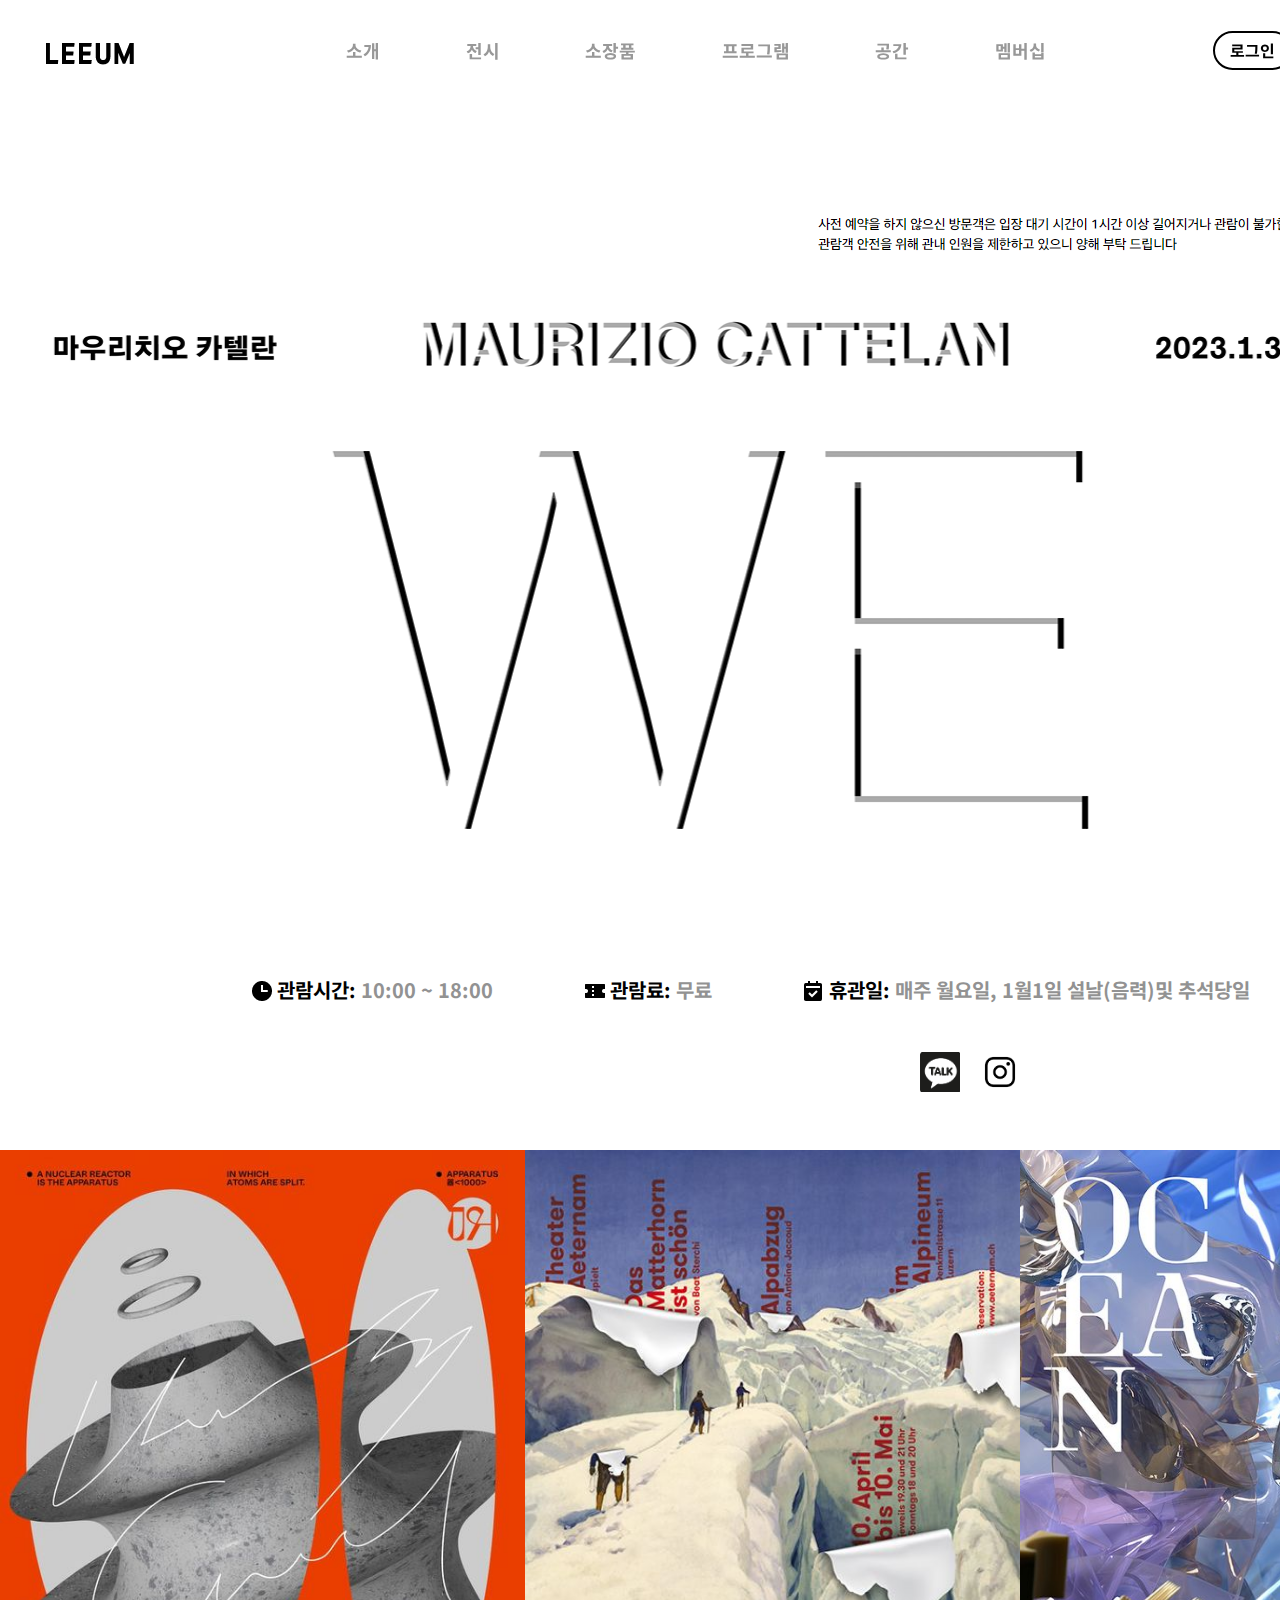
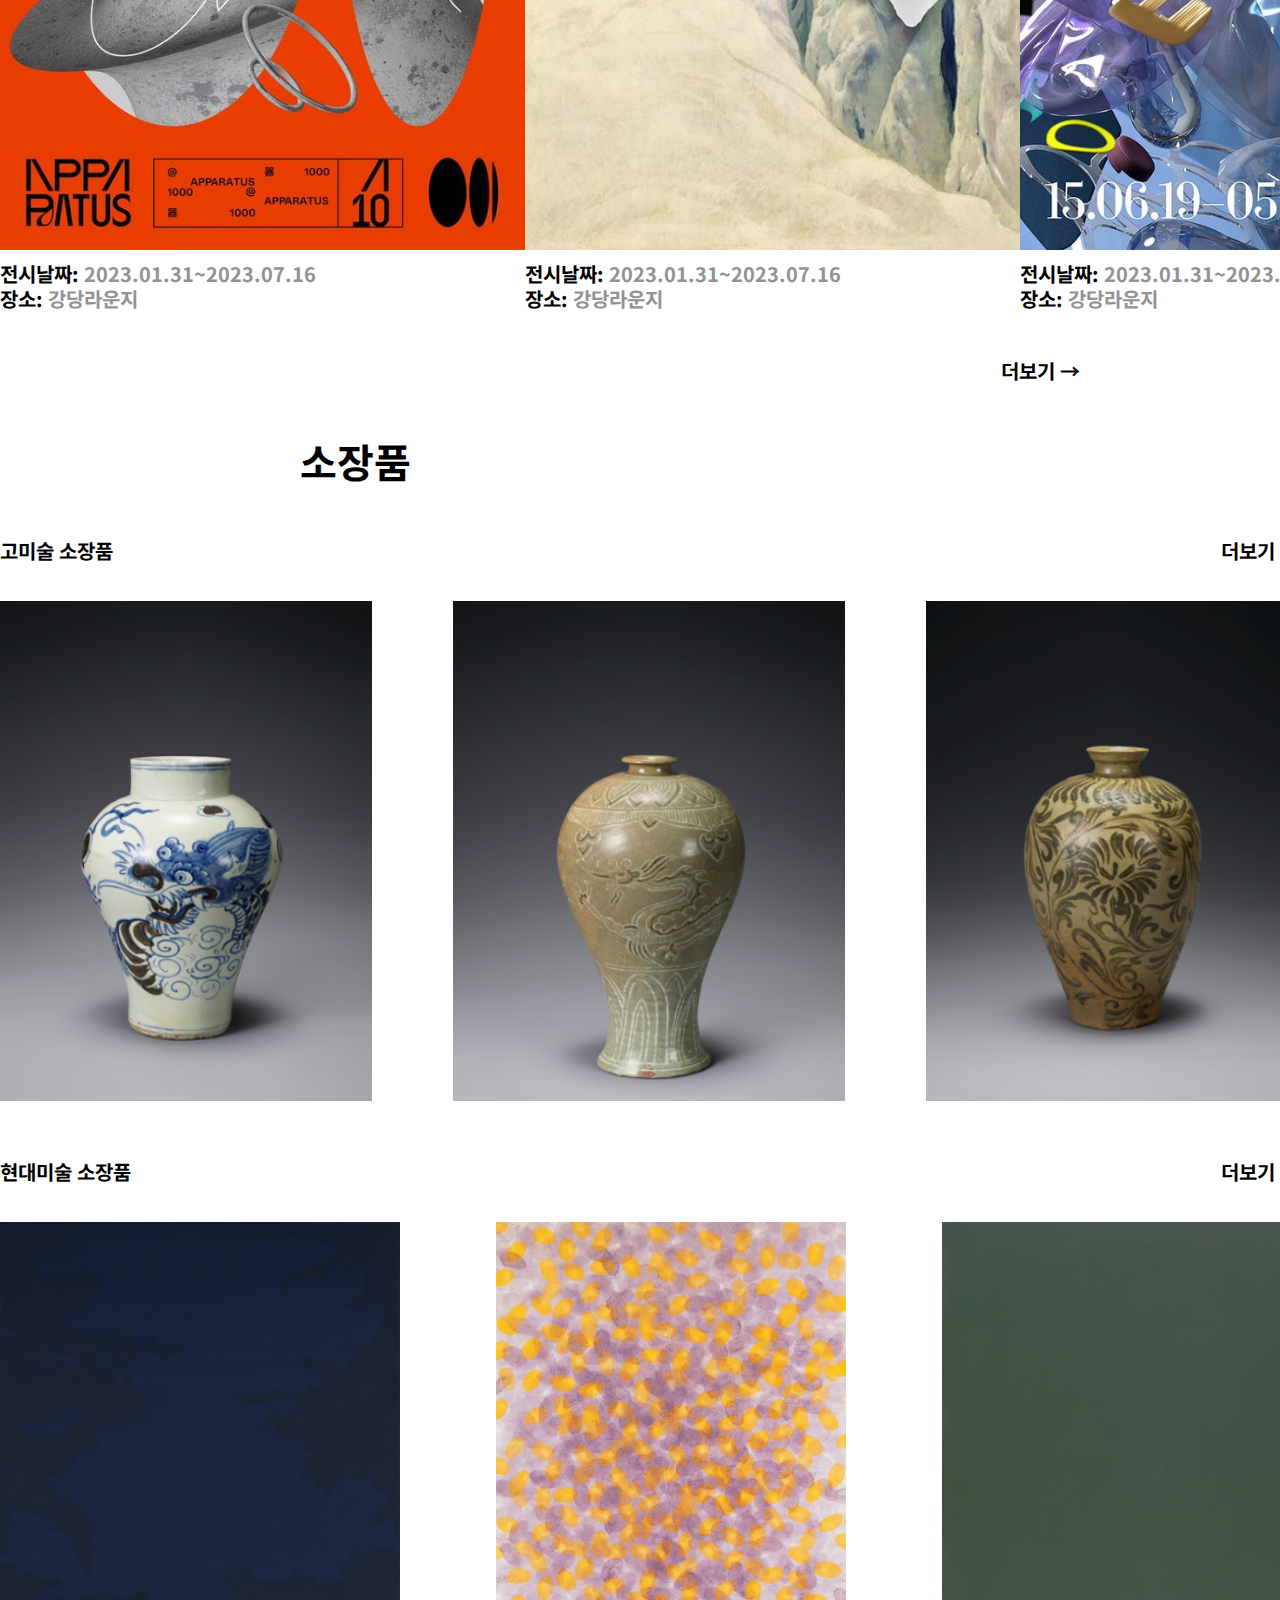
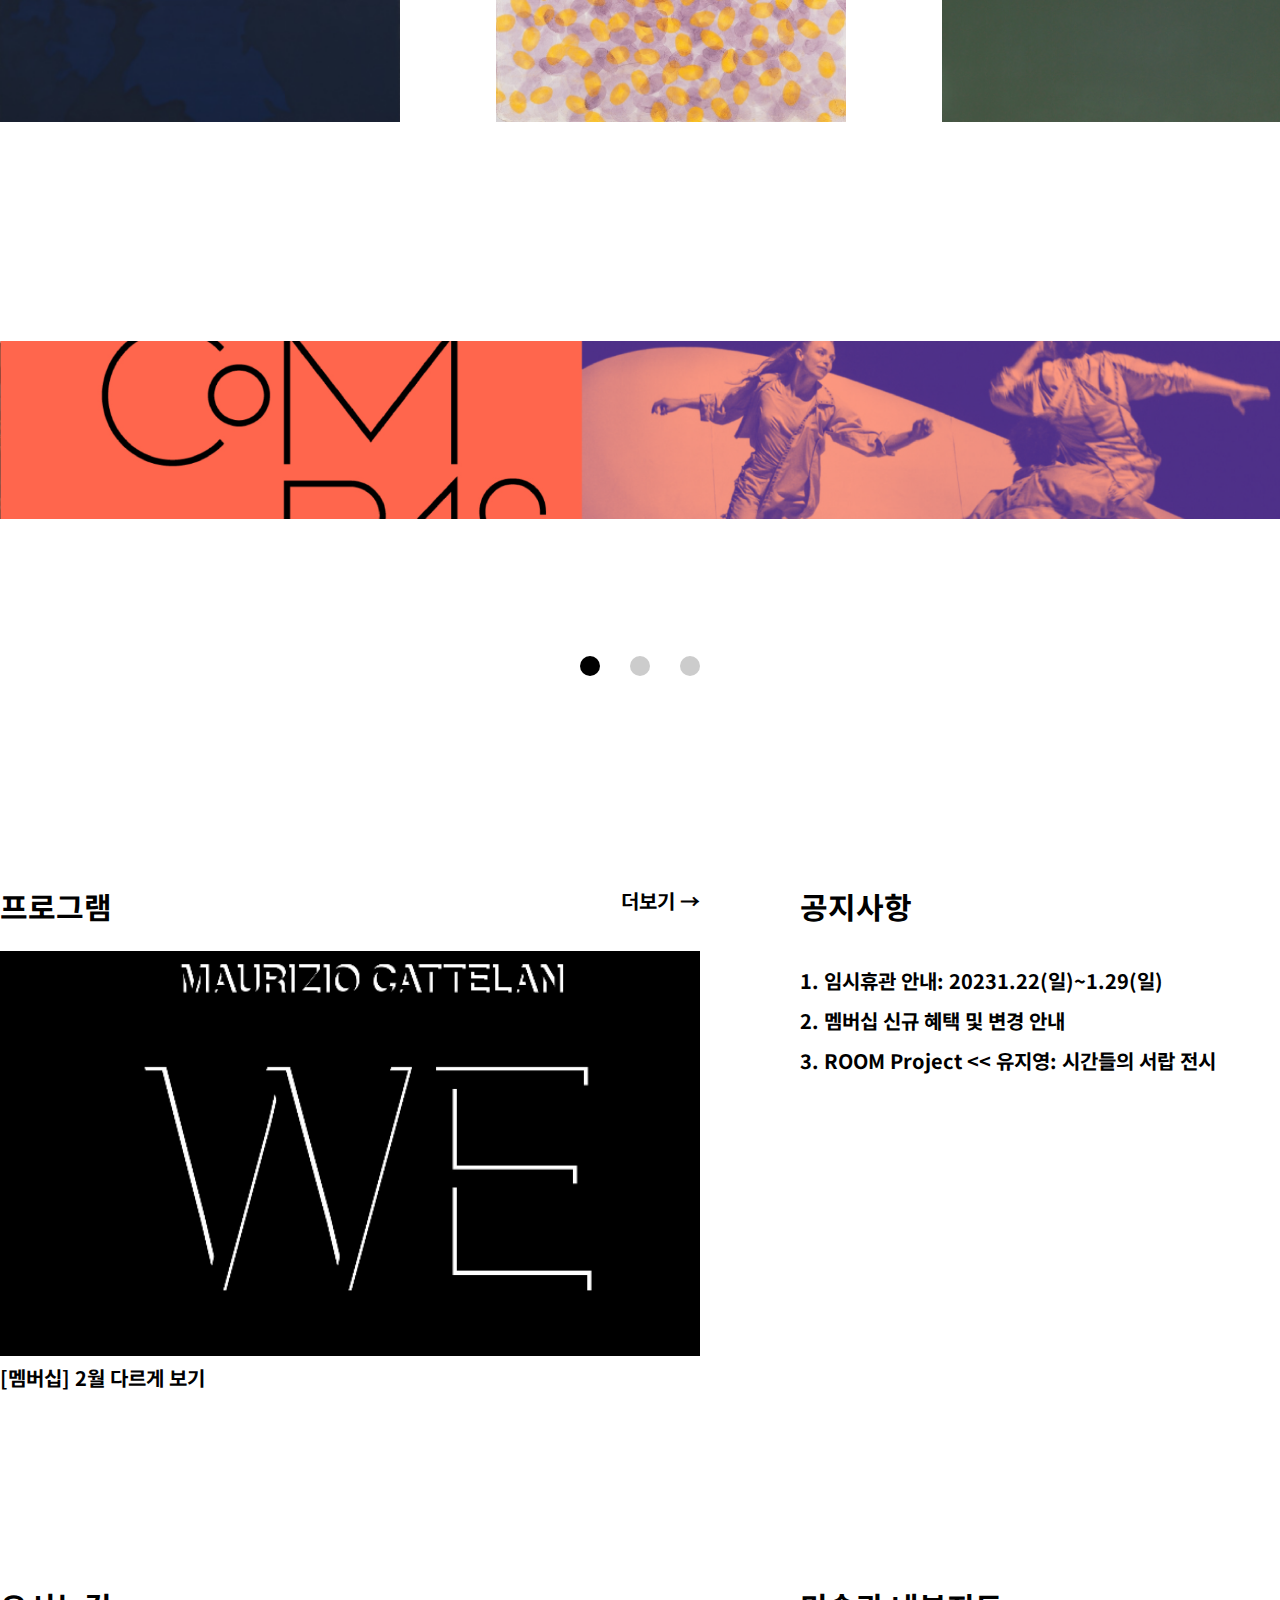
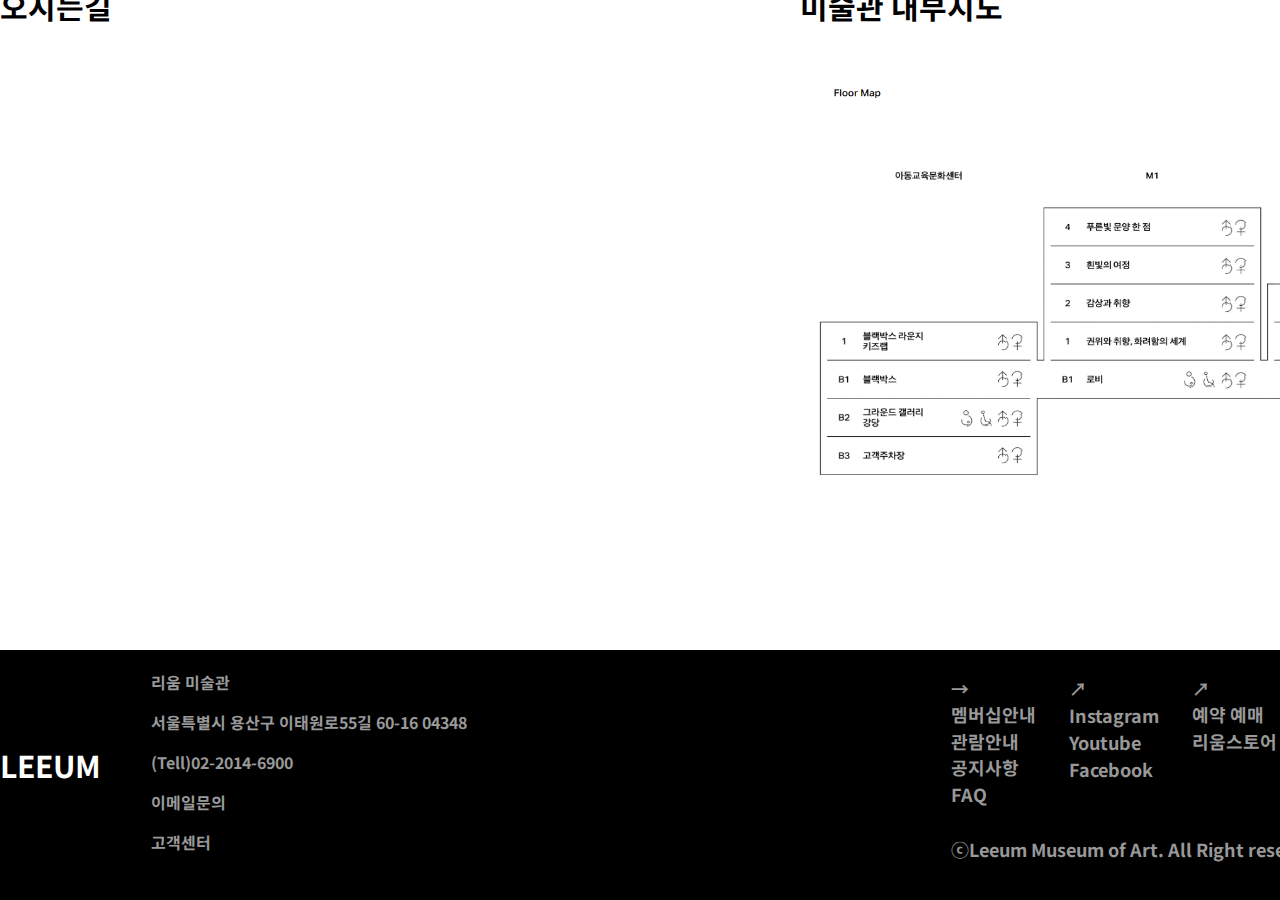
==== commit 12973fa8: "Add files via upload" ====
--- a/index.html
+++ b/index.html
@@ -7,6 +7,10 @@
   <meta name="viewport" content="width=device-width, initial-scale=1.0" />
   <link rel="stylesheet" href="./css/reset.css" />
   <link rel="stylesheet" href="./css/main.css" />
+  <link rel="preconnect" href="https://fonts.googleapis.com">
+  <link rel="preconnect" href="https://fonts.gstatic.com" crossorigin>
+  <link href="https://fonts.googleapis.com/css2?family=Noto+Sans+KR:wght@700&display=swap" rel="stylesheet">
+  <link rel="stylesheet" media="screen and (max-width:1000px)" href="./css/main_1000.css" />
   <link rel="stylesheet" media="screen and (max-width:480px)" href="./css/main_480.css" />
   <link rel="stylesheet" media="screen and (max-width:320px)" href="./css/main_320.css" />
   <script src="./js/jquery.js"></script>
@@ -26,12 +30,12 @@
           <ul>
             <li>
               <a href="#">소개</a>
-              <ul class="sub">
-                <li><a href="3">인사말</a></li>
-              </ul>
-            </li>
-            <li>
-              <a href="#">전시</a>
+              <ul class="sub sub1">
+                <li><a href="#">인사말</a></li>
+              </ul>
+            </li>
+            <li>
+              <a href="https://dnwnsgml.github.io/leeum_sub/">전시</a>
               <ul class="sub">
                 <li><a href="https://dnwnsgml.github.io/leeum_sub/" target="_blank">현재전시</a></li>
                 <li><a href="#">지난전시</a></li>
@@ -65,7 +69,7 @@
             </li>
             <li>
               <a href="#">멤버십</a>
-              <ul class="sub">
+              <ul class="sub sub5">
                 <li><a href="#">리움스토어</a></li>
               </ul>
             </li>
@@ -101,15 +105,15 @@
         <ul>
           <li>
             <img src="./images/clock_icon.png" alt="시계아이콘" /> 관람시간:
-            10:00 ~ 18:00
+            <span>10:00 ~ 18:00</span>
           </li>
           <li>
             <img src="./images/ticket_icon.png" alt="티켓아이콘" /> 관람료:
-            무료
+            <span>무료</span>
           </li>
           <li>
             <img src="./images/calender_icon.png" alt="달력아이콘" /> 휴관일:
-            매주 월요일, 1월1일 설날(음력)및 추석당일
+            <span>매주 월요일, 1월1일 설날(음력)및 추석당일</span>
           </li>
         </ul>
       </div>
@@ -134,15 +138,15 @@
         <ul>
           <li>
             <a href="#"><img src="./images/poster1.jpg" alt="포스터1" /></a>
-            <p>전시날짜: 2023.01.31~2023.07.16 <br />장소: 강당라운지</p>
+            <p>전시날짜: <span>2023.01.31~2023.07.16 </span><br />장소: <span>강당라운지</span></p>
           </li>
           <li>
             <a href="#"><img src="./images/poster2.jpg" alt="포스터2" /></a>
-            <p>전시날짜: 2023.01.31~2023.07.16 <br />장소: 강당라운지</p>
+            <p>전시날짜: <span>2023.01.31~2023.07.16 </span><br /> 장소: <span>강당라운지</span></p>
           </li>
           <li>
             <a href="#"><img src="./images/poster3.jpg" alt="포스터3" /></a>
-            <p>전시날짜: 2023.01.31~2023.07.16 <br />장소: 강당라운지</p>
+            <p>전시날짜: <span>2023.01.31~2023.07.16 </span><br /> 장소: <span>강당라운지</span></p>
           </li>
         </ul>
         <div class="pos_see">
--- a/css/main.css
+++ b/css/main.css
@@ -1,3 +1,7 @@
+body {
+  font-family: 'Noto Sans KR', sans-serif;
+}
+
 #wrap {
   width: 100%;
 }
@@ -43,17 +47,30 @@
 #header_in .nav a {
   font-size: 18px;
   font-weight: bold;
+  color: rgb(152, 152, 152);
+}
+
+#header_in .nav a:hover {
+  color: #000;
 }
 
 #header_in .nav .sub {
   display: block;
   position: absolute;
   left: -50px;
-  width: 170px;
+  width: 190px;
   height: 170px;
-  margin-top: 30px;
-  overflow: inherit;
+  padding-top: 30px;
   background-color: #fff;
+  border-bottom: 2px solid rgb(226, 226, 226);
+}
+
+#header_in .nav .sub1 {
+  border-left: 2px solid rgb(226, 226, 226);
+}
+
+#header_in .nav .sub5 {
+  border-right: 2px solid rgb(226, 226, 226);
 }
 
 #header_in .sub li {
@@ -63,6 +80,16 @@
   width: 115px;
   height: 40px;
   z-index: 999;
+}
+
+#header_in .sub a {
+  font-size: 16px;
+  font-weight: bold;
+  color: rgb(165, 165, 165);
+}
+
+#header_in .sub a:hover {
+  color: #000;
 }
 
 #header_in .info {
@@ -85,10 +112,22 @@
   line-height: 35px;
   border: 2px solid#000;
   border-radius: 20px;
+  transition: all 1s;
+}
+
+#header_in .info li:hover {
+  background-color: #000;
+  color: #fff;
 }
 
 #header_in .info a {
-  font-weight: bold;
+  display: block;
+  font-weight: bold;
+  transition: all 0.5s;
+}
+
+#header_in .info a:hover {
+  color: #fff;
 }
 
 /* 메인 */
@@ -127,7 +166,7 @@
 #main .main_info {
   float: left;
   width: 1000px;
-  margin: 110px 0 0 250px;
+  margin: 60px 0 0 250px;
 }
 
 #main .main_info ul {
@@ -144,9 +183,15 @@
   vertical-align: top;
 }
 
+#main .main_info span {
+  font-size: 20px;
+  color: #929292;
+  font-weight: bold;
+}
+
 #main .sns {
   float: right;
-  margin: 100px 260px 0 0;
+  margin: 50px 260px 0 0;
   width: 100px;
 }
 
@@ -190,6 +235,10 @@
   line-height: 25px;
   font-size: 20px;
   font-weight: bold;
+}
+
+#content .poster span {
+  color: #929292;
 }
 
 #content .pos_see {
--- a/css/main_1000.css
+++ b/css/main_1000.css
@@ -0,0 +1,637 @@
+body {
+    font-family: 'Noto Sans KR', sans-serif;
+}
+
+#wrap {
+    width: 100%;
+}
+
+/* 상단 */
+#header {
+    position: fixed;
+    width: 100%;
+    height: 100px;
+    z-index: 9999;
+    background-color: #fff;
+}
+
+#header_in {
+    width: 100%;
+    height: 100px;
+    margin: 0 auto;
+}
+
+#header_in .logo {
+    float: left;
+    margin: 40px 0 0 40px;
+}
+
+#header_in .nav {
+    float: left;
+    width: 50%;
+    margin-left: 15%;
+    background-color: #fff;
+}
+
+#header_in .nav ul {
+    height: 100px;
+    display: flex;
+    justify-content: space-between;
+    align-items: center;
+}
+
+#header_in .nav li {
+    position: relative;
+}
+
+#header_in .nav a {
+    font-size: 18px;
+    font-weight: bold;
+    color: rgb(152, 152, 152);
+}
+
+#header_in .nav a:hover {
+    color: #000;
+}
+
+#header_in .nav .sub {
+    display: block;
+    position: absolute;
+    left: -50px;
+    width: 170px;
+    height: 170px;
+    padding-top: 30px;
+    background-color: #fff;
+    border-bottom: 2px solid rgb(226, 226, 226);
+}
+
+#header_in .nav .sub1 {
+    border-left: 2px solid rgb(226, 226, 226);
+}
+
+#header_in .nav .sub5 {
+    border-right: 2px solid rgb(226, 226, 226);
+}
+
+#header_in .sub li {
+    float: left;
+    position: relative;
+    left: 50px;
+    width: 115px;
+    height: 40px;
+    z-index: 999;
+}
+
+#header_in .sub a {
+    font-size: 16px;
+    font-weight: bold;
+    color: rgb(165, 165, 165);
+}
+
+#header_in .sub a:hover {
+    color: #000;
+}
+
+#header_in .info {
+    float: right;
+    width: 17%;
+    margin-right: 0px;
+}
+
+#header_in .info ul {
+    height: 100px;
+    display: flex;
+    align-items: center;
+    justify-content: space-around;
+}
+
+#header_in .info li {
+    width: 75px;
+    height: 35px;
+    text-align: center;
+    line-height: 35px;
+    border: 2px solid#000;
+    border-radius: 20px;
+    transition: all 1s;
+}
+
+#header_in .info li:hover {
+    background-color: #000;
+    color: #fff;
+}
+
+#header_in .info a {
+    display: block;
+    font-weight: bold;
+    transition: all 0.5s;
+}
+
+#header_in .info a:hover {
+    color: #fff;
+}
+
+/* 메인 */
+#main {
+    width: 100%;
+    height: 1000px;
+    padding-top: 100px;
+    position: relative;
+}
+
+#main_img {
+    width: 100%;
+    height: 820px;
+    margin: 0 auto;
+    position: relative;
+    overflow: hidden;
+}
+
+#main_img ul {}
+
+#main_img li {
+    width: 100%;
+    position: absolute;
+    top: 0;
+}
+
+#main_img li.img1 {
+    left: 0%;
+}
+
+#main_img li.img2 {
+    left: 100%;
+    top: 5%;
+}
+
+#main .main_info {
+    float: left;
+    width: 1000px;
+    margin: 110px 0 0 250px;
+}
+
+#main .main_info ul {
+    display: flex;
+    justify-content: space-between;
+}
+
+#main .main_info li {
+    font-size: 20px;
+    font-weight: bold;
+}
+
+#main .main_info img {
+    vertical-align: top;
+}
+
+#main .main_info span {
+    font-size: 20px;
+    color: #929292;
+    font-weight: bold;
+}
+
+#main .sns {
+    float: right;
+    margin: 100px 260px 0 0;
+    width: 100px;
+}
+
+#main .sns img {
+    width: 40px;
+    height: 40px;
+}
+
+#main .sns ul {
+    display: flex;
+    justify-content: space-between;
+}
+
+/* 콘텐츠 */
+#content {
+    width: 100%;
+    height: 4300px;
+}
+
+/* 전시 영역 */
+
+#content .poster {
+    margin-top: 50px;
+}
+
+#content .poster ul {
+    display: flex;
+    justify-content: space-evenly;
+}
+
+#content .poster a {
+    transition: all 1s;
+}
+
+#content .poster img {
+    height: 700px;
+}
+
+#content .poster p {
+    padding-top: 10px;
+    line-height: 25px;
+    font-size: 20px;
+    font-weight: bold;
+}
+
+#content .poster span {
+    color: #929292;
+}
+
+#content .pos_see {
+    float: right;
+    position: relative;
+    top: 50px;
+    left: -200px;
+}
+
+#content .pos_see a {
+    font-size: 20px;
+    font-weight: bold;
+}
+
+/* 소장품 영역 */
+
+#collection {
+    width: 100%;
+    height: 1300px;
+    margin: 0 auto;
+    margin-top: 130px;
+}
+
+#collection h1 {
+    margin-left: 300px;
+    font-size: 40px;
+    font-weight: bold;
+}
+
+.antique_art {
+    margin: 0 auto;
+    width: 100%;
+}
+
+.antique_art h2 {
+    float: left;
+    clear: left;
+    padding-top: 60px;
+    font-size: 20px;
+    font-weight: bold;
+}
+
+.antique_art a {
+    float: right;
+    padding-top: 60px;
+    font-size: 20px;
+    font-weight: bold;
+}
+
+.antique_art ul {
+    width: 100%;
+    display: flex;
+    justify-content: space-between;
+    padding-top: 40px;
+}
+
+.antique_art li {
+    cursor: pointer;
+    transition: all 1s;
+}
+
+.antique_art img {
+    height: 500px;
+}
+
+.contemporary_art {
+    margin: 0 auto;
+    width: 100%;
+}
+
+.contemporary_art h2 {
+    float: left;
+    clear: left;
+    padding-top: 60px;
+    font-size: 20px;
+    font-weight: bold;
+}
+
+.contemporary_art a {
+    float: right;
+    padding-top: 60px;
+    font-size: 20px;
+    font-weight: bold;
+}
+
+.contemporary_art ul {
+    display: flex;
+    justify-content: space-between;
+    padding-top: 40px;
+    width: 100%;
+}
+
+.contemporary_art li {
+    cursor: pointer;
+    transition: all 1s;
+}
+
+.contemporary_art img {
+    height: 500px;
+}
+
+/* 베너 영역 */
+
+#benner {
+    position: relative;
+    width: 100%;
+    height: 300px;
+    padding: 200px 0;
+}
+
+.benner_area {
+    position: relative;
+    overflow: hidden;
+    width: 100%;
+    height: 265px;
+}
+
+.benner_area li {
+    position: absolute;
+    top: 0;
+    width: 100%;
+    height: 265px;
+    cursor: pointer;
+}
+
+.benner_area li:nth-child(1) {
+    top: 0;
+}
+
+.benner_area li:nth-child(2) {
+    top: 530px;
+}
+
+.benner_area li:nth-child(3) {
+    top: 795px;
+}
+
+#benner img {
+    width: 100%;
+}
+
+.benner_btns {
+    margin: 0 auto;
+    padding-top: 50px;
+    width: 180px;
+}
+
+.benner_btns ul {
+    display: flex;
+    justify-content: space-evenly;
+}
+
+.benner_btns li {
+    width: 20px;
+    height: 20px;
+    background-color: #ccc;
+    border-radius: 50%;
+    cursor: pointer;
+}
+
+.benner_btns li.on {
+    background-color: #000;
+}
+
+/* 프로그램, 공지사항 영역 */
+#con_b {
+    margin: 0 auto;
+    margin-top: 50px;
+    width: 100%;
+    height: 500px;
+}
+
+#program {
+    float: left;
+    width: 70%;
+}
+
+#program h1 {
+    float: left;
+    font-size: 30px;
+    font-weight: bold;
+}
+
+#program a {
+    float: right;
+    font-size: 20px;
+    font-weight: bold;
+}
+
+#program img {
+    width: 70%;
+    margin-top: 30px;
+}
+
+#program p {
+    float: left;
+    margin-top: 10px;
+    font-size: 20px;
+    font-weight: bold;
+}
+
+#notice {
+    float: left;
+    width: 70%;
+    margin-left: 100px;
+}
+
+#notice h1 {
+    float: left;
+    font-size: 30px;
+    font-weight: bold;
+}
+
+#notice a {
+    float: right;
+    font-size: 20px;
+    font-weight: bold;
+}
+
+#notice ul {
+    float: left;
+    clear: left;
+    margin-top: 30px;
+}
+
+#notice li {
+    margin-top: 20px;
+    font-weight: bold;
+    font-size: 20px;
+}
+
+#notice li:first-child {
+    margin-top: none;
+}
+
+#map {
+    width: 100%;
+    height: 700px;
+    margin: 0 auto;
+    padding-top: 200px;
+}
+
+#road {
+    float: left;
+    width: 70%;
+    height: 600px;
+}
+
+#road h1 {
+    font-size: 30px;
+    font-weight: bold;
+}
+
+#road iframe {
+    margin-top: 50px;
+}
+
+#in_map {
+    float: left;
+    width: 70%;
+    height: 600px;
+    margin-left: 100px;
+}
+
+#in_map h1 {
+    font-size: 30px;
+    font-weight: bold;
+}
+
+#in_map img {
+    margin-top: 50px;
+    width: 70%;
+    height: 420px;
+}
+
+/* 하단 */
+#footer {
+    width: 100%;
+    height: 250px;
+    background-color: #000;
+}
+
+#footer_in {
+    width: 100%;
+    height: 250px;
+    margin: 0 auto;
+}
+
+#footer .logo {
+    float: left;
+    padding-top: 100px;
+}
+
+#footer .logo h1 {
+    font-size: 30px;
+    font-weight: bold;
+    color: #fff;
+}
+
+#footer .adress {
+    float: left;
+    width: 40%;
+    padding-left: 50px;
+}
+
+#footer .adress li {
+    margin-top: 6%;
+    color: #999;
+    font-weight: bold;
+}
+
+#footer .adress li a {
+    color: #999;
+}
+
+#footer .q_mn {
+    float: left;
+    margin: 20px 0 0 400px;
+    width: 41%;
+    height: 170px;
+}
+
+#footer .q_mn1 {
+    float: left;
+    padding-right: 8%;
+}
+
+#footer .q_mn1 li {
+    margin-top: 10%;
+    font-size: 18px;
+    font-weight: bold;
+    color: #999;
+}
+
+#footer .q_mn1 li a {
+    color: #999;
+}
+
+#footer .q_mn2 {
+    float: left;
+    padding-right: 8%;
+}
+
+#footer .q_mn2 li {
+    margin-top: 10%;
+    font-size: 18px;
+    font-weight: bold;
+    color: #999;
+}
+
+#footer .q_mn2 li a {
+    color: #999;
+}
+
+#footer .q_mn3 {
+    float: left;
+}
+
+#footer .q_mn3 li {
+    margin-top: 10%;
+    font-size: 18px;
+    font-weight: bold;
+    color: #999;
+}
+
+#footer .q_mn3 li a {
+    color: #999;
+}
+
+#footer .copy {
+    float: left;
+    margin-left: 400px;
+}
+
+#footer .copy p {
+    font-size: 18px;
+    font-weight: bold;
+    color: #999;
+}
+
+#footer .family {
+    float: right;
+    display: table;
+    width: 20%;
+    height: 40px;
+    text-align: center;
+    border: 1px solid #999;
+}
+
+#footer .family p {
+    display: table-cell;
+    vertical-align: middle;
+    font-size: 18px;
+    font-weight: bold;
+    color: #999;
+}--- a/css/main_480.css
+++ b/css/main_480.css
@@ -49,6 +49,7 @@
 }
 
 #header_in .info {
+  display: none;
   position: absolute;
   left: 65%;
   top: 5%;
@@ -81,13 +82,13 @@
 /* 메인 */
 #main {
   width: 100%;
-  height: 400px;
+  height: 350px;
   padding: 0;
 }
 
 #main_img {
   width: 100%;
-  height: 400px;
+  height: 350px;
 }
 
 #main_img img {
@@ -136,10 +137,14 @@
 /* 콘텐츠 */
 #content {
   width: 100%;
-  height: 2200px;
+  height: 2100px;
 }
 
 /* 전시 영역 */
+
+#content .poster {
+  margin-top: 0;
+}
 
 #content .poster ul {
   display: flex;
@@ -178,8 +183,8 @@
 
 #collection {
   width: 100%;
-  height: 500px;
-  margin-top: 150px;
+  height: 450px;
+  margin-top: 100px;
 }
 
 #collection h1 {
@@ -198,7 +203,7 @@
 .antique_art h2 {
   float: left;
   clear: left;
-  padding-top: 60px;
+  padding-top: 30px;
   margin-left: 30px;
   font-size: 4.1vw;
   font-weight: bold;
@@ -207,7 +212,7 @@
 .antique_art a {
   display: none;
   float: left;
-  padding-top: 60px;
+  padding-top: 30px;
   font-size: 4.1vw;
   font-weight: bold;
 }
@@ -215,7 +220,7 @@
 .antique_art ul {
   display: flex;
   justify-content: center;
-  padding-top: 40px;
+  padding-top: 20px;
   width: 100%;
 }
 
@@ -240,7 +245,7 @@
 .contemporary_art h2 {
   float: left;
   clear: left;
-  padding-top: 60px;
+  padding-top: 30px;
   margin-left: 30px;
   font-size: 20px;
   font-weight: bold;
@@ -249,7 +254,7 @@
 .contemporary_art a {
   display: none;
   float: left;
-  padding-top: 60px;
+  padding-top: 30px;
   font-size: 20px;
   font-weight: bold;
 }
@@ -257,7 +262,7 @@
 .contemporary_art ul {
   display: flex;
   justify-content: center;
-  padding-top: 40px;
+  padding-top: 20px;
   width: 100%;
 }
 
@@ -334,6 +339,7 @@
 #program {
   float: left;
   width: 45%;
+  padding-left: 15px;
 }
 
 #program h1 {
@@ -364,6 +370,7 @@
   float: right;
   width: 45%;
   margin: 0px;
+  padding-right: 15px;
 }
 
 #notice h1 {
--- a/css/main_320.css
+++ b/css/main_320.css
@@ -19,7 +19,7 @@
     width: 100%;
     text-align: center;
     margin: 0;
-    padding-top: 50px;
+    padding-top: 30px;
 }
 
 #header_in .logo img {
@@ -33,7 +33,7 @@
 }
 
 #header_in .nav ul {
-    height: 100px;
+    height: 50px;
     display: flex;
     justify-content: space-evenly;
     align-items: center;
@@ -49,6 +49,7 @@
 }
 
 #header_in .info {
+    display: none;
     position: absolute;
     left: 65%;
     top: 5%;
@@ -81,13 +82,14 @@
 /* 메인 */
 #main {
     width: 100%;
-    height: 350px;
+    height: 300px;
     padding: 0;
 }
 
 #main_img {
     width: 100%;
     height: 300px;
+    padding-top: 30px;
 }
 
 #main_img img {
@@ -136,7 +138,7 @@
 /* 콘텐츠 */
 #content {
     width: 100%;
-    height: 1800px;
+    height: 1600px;
 }
 
 /* 전시 영역 */
@@ -155,13 +157,13 @@
 }
 
 #content .poster img {
-    height: 400px;
+    height: 380px;
 }
 
 #content .poster p {
     padding-top: 10px;
     line-height: 25px;
-    font-size: 16px;
+    font-size: 14px;
     font-weight: bold;
 }
 
@@ -181,12 +183,12 @@
 
 #collection {
     width: 100%;
-    height: 400px;
+    height: 350px;
     margin-top: 100px;
 }
 
 #collection h1 {
-    margin-left: 30px;
+    margin-left: 20px;
     font-size: 8vw;
     font-weight: bold;
 }
@@ -201,7 +203,7 @@
 .antique_art h2 {
     float: left;
     clear: left;
-    padding-top: 60px;
+    padding-top: 30px;
     margin-left: 15px;
     font-size: 16px;
     font-weight: bold;
@@ -210,7 +212,7 @@
 .antique_art a {
     display: none;
     float: left;
-    padding-top: 60px;
+    padding-top: 30px;
     font-size: 4.1vw;
     font-weight: bold;
 }
@@ -218,7 +220,7 @@
 .antique_art ul {
     display: flex;
     justify-content: center;
-    padding-top: 40px;
+    padding-top: 20px;
     width: 100%;
 }
 
@@ -243,7 +245,7 @@
 .contemporary_art h2 {
     float: left;
     clear: left;
-    padding-top: 60px;
+    padding-top: 30px;
     margin-left: 10px;
     font-size: 16px;
     font-weight: bold;
@@ -252,7 +254,7 @@
 .contemporary_art a {
     display: none;
     float: left;
-    padding-top: 60px;
+    padding-top: 30px;
     font-size: 20px;
     font-weight: bold;
 }
@@ -260,7 +262,7 @@
 .contemporary_art ul {
     display: flex;
     justify-content: center;
-    padding-top: 40px;
+    padding-top: 20px;
     width: 100%;
 }
 
@@ -280,9 +282,9 @@
 
 #benner {
     width: 100%;
-    height: 100px;
+    height: 50px;
     margin-top: 0px;
-    margin-bottom: 80px;
+    margin-bottom: 40px;
     padding: 0;
     box-sizing: border-box;
 }
@@ -337,6 +339,7 @@
 #program {
     float: left;
     width: 45%;
+    padding-left: 10px;
 }
 
 #program h1 {
@@ -371,6 +374,7 @@
     float: right;
     width: 45%;
     margin: 0px;
+    padding-right: 10px;
 }
 
 #notice h1 {
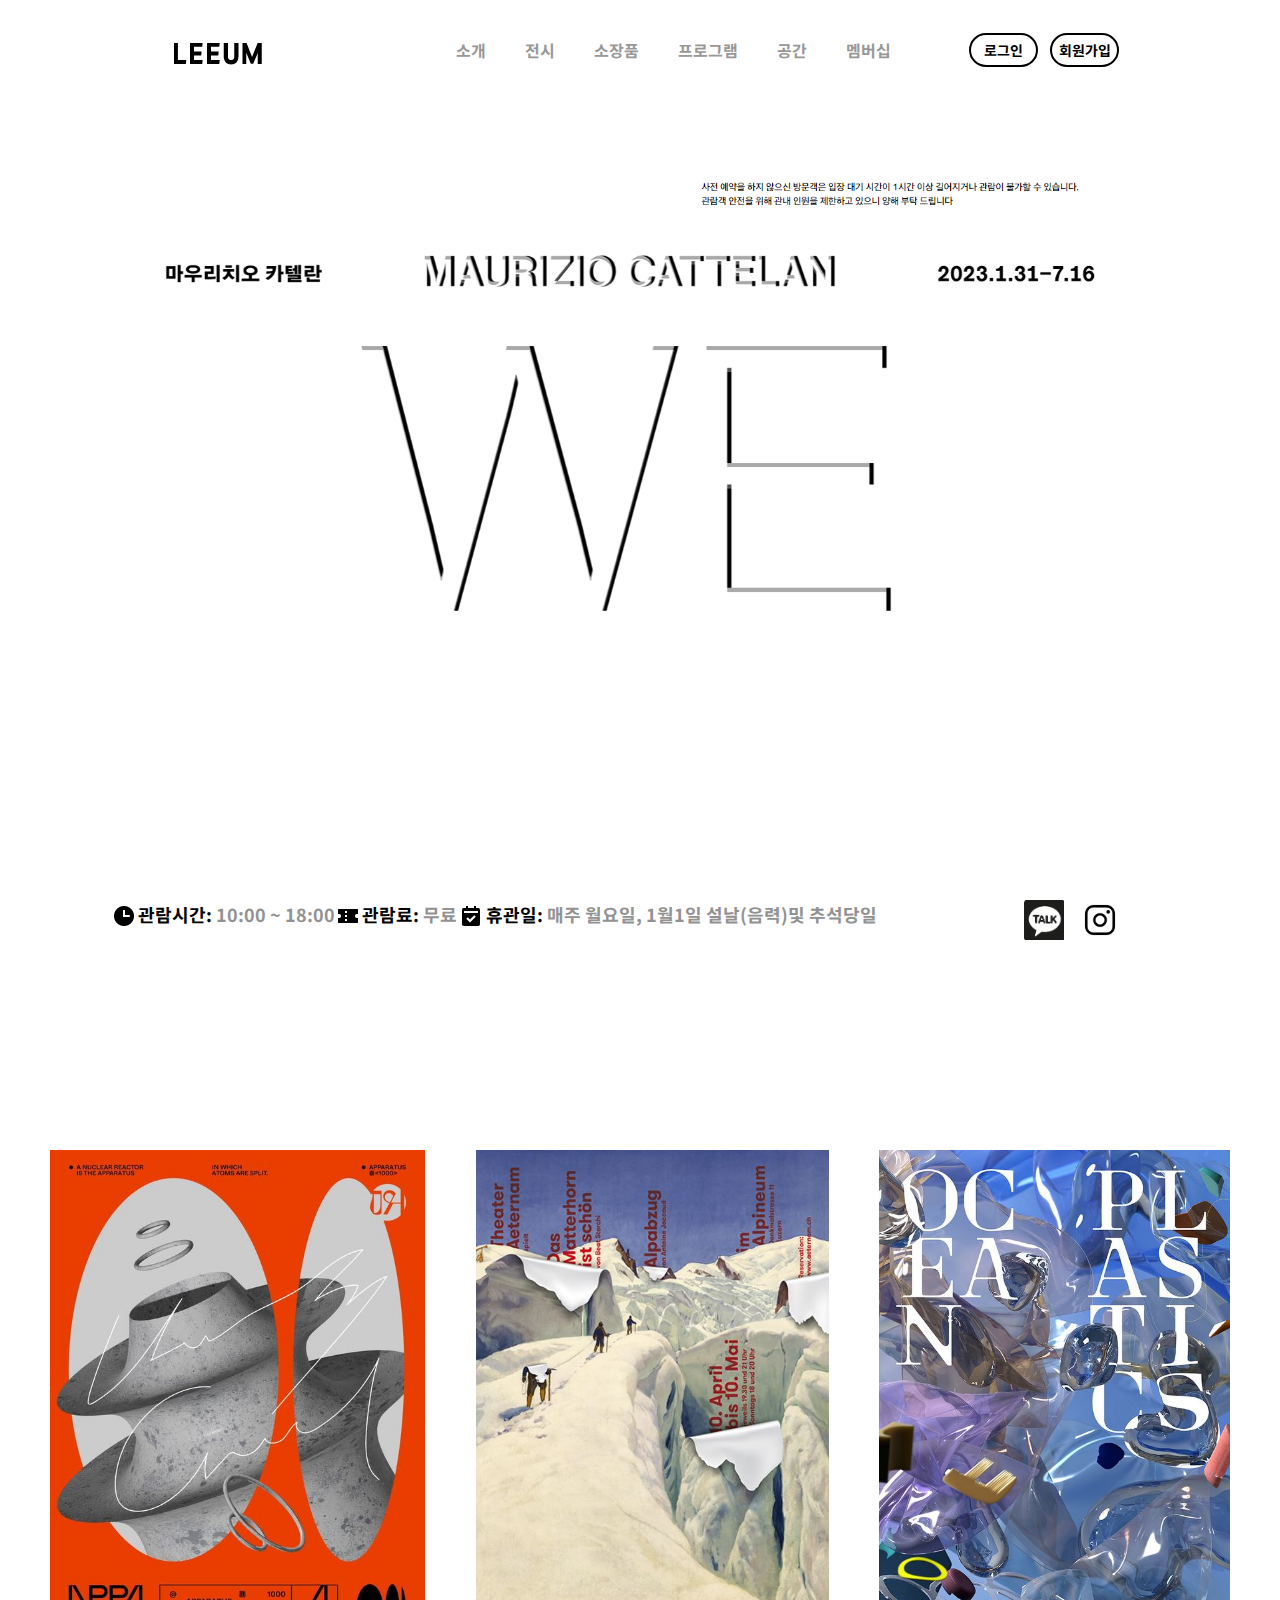
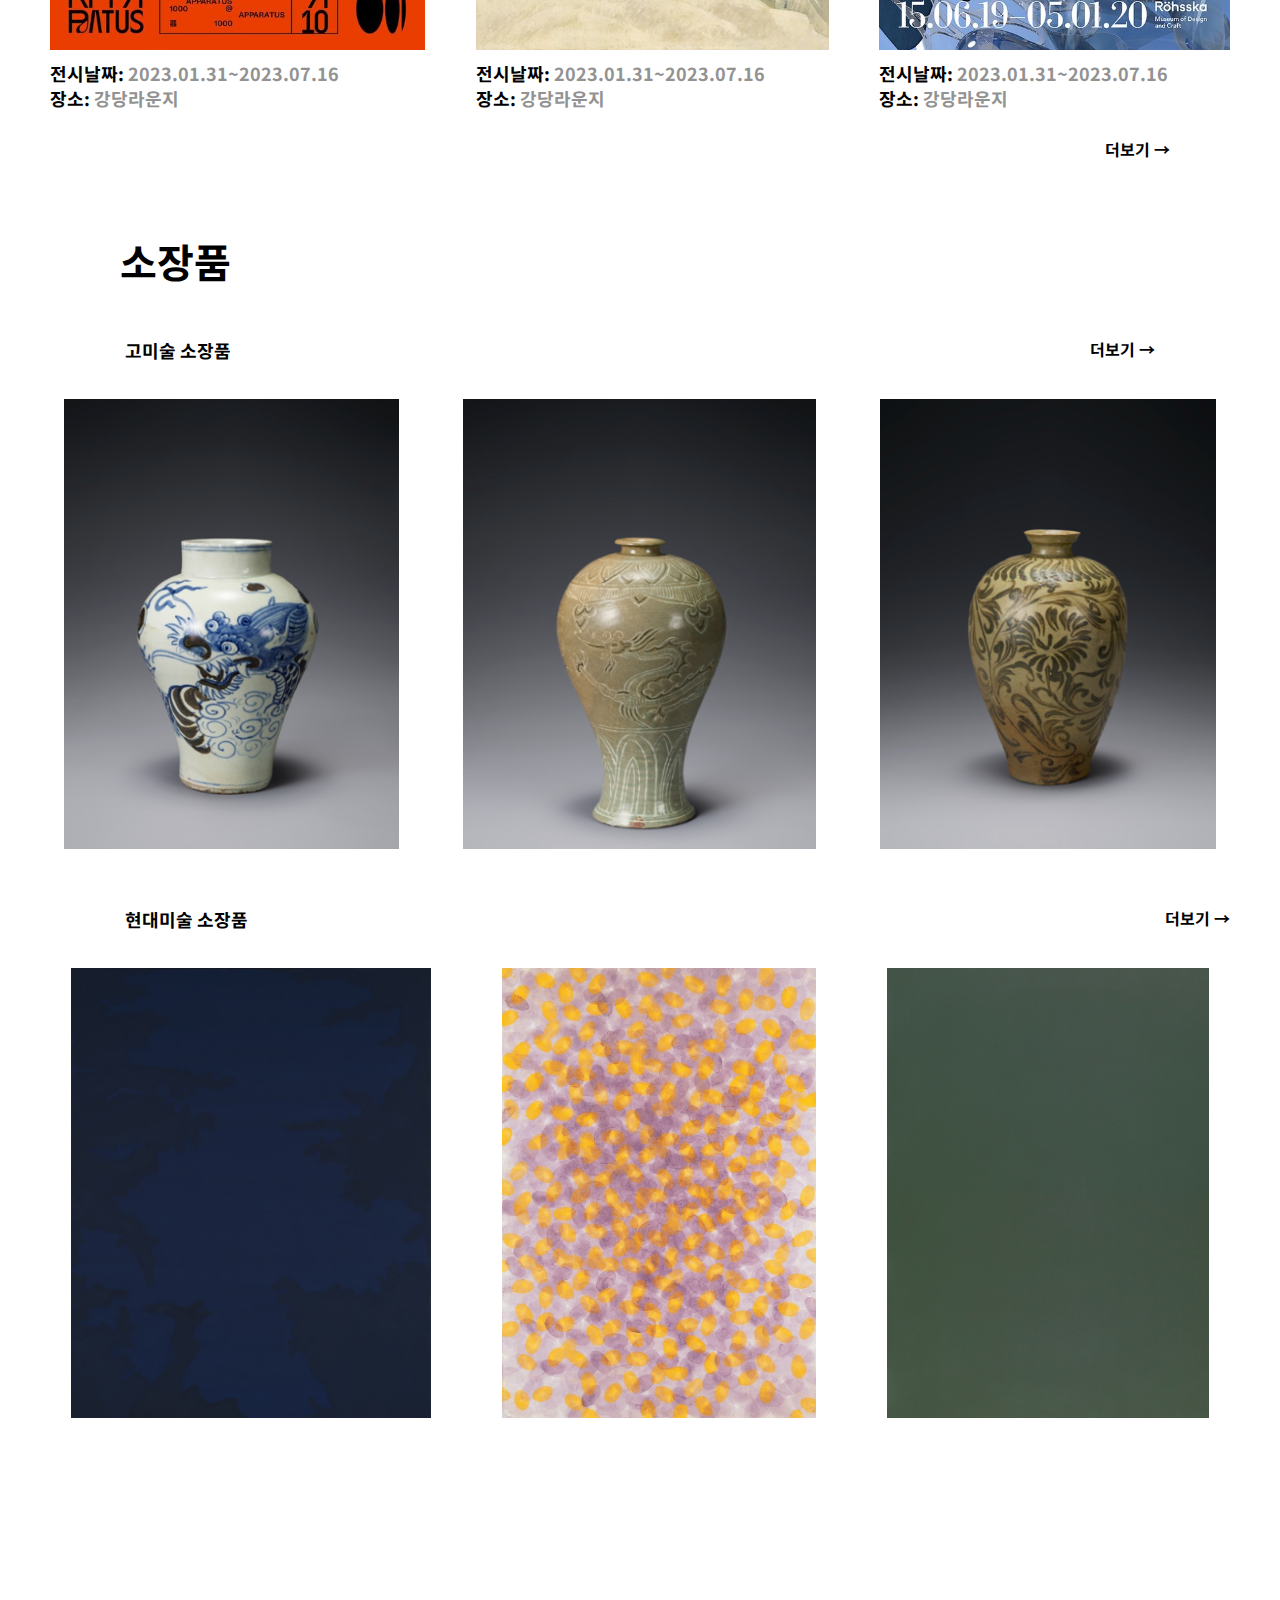
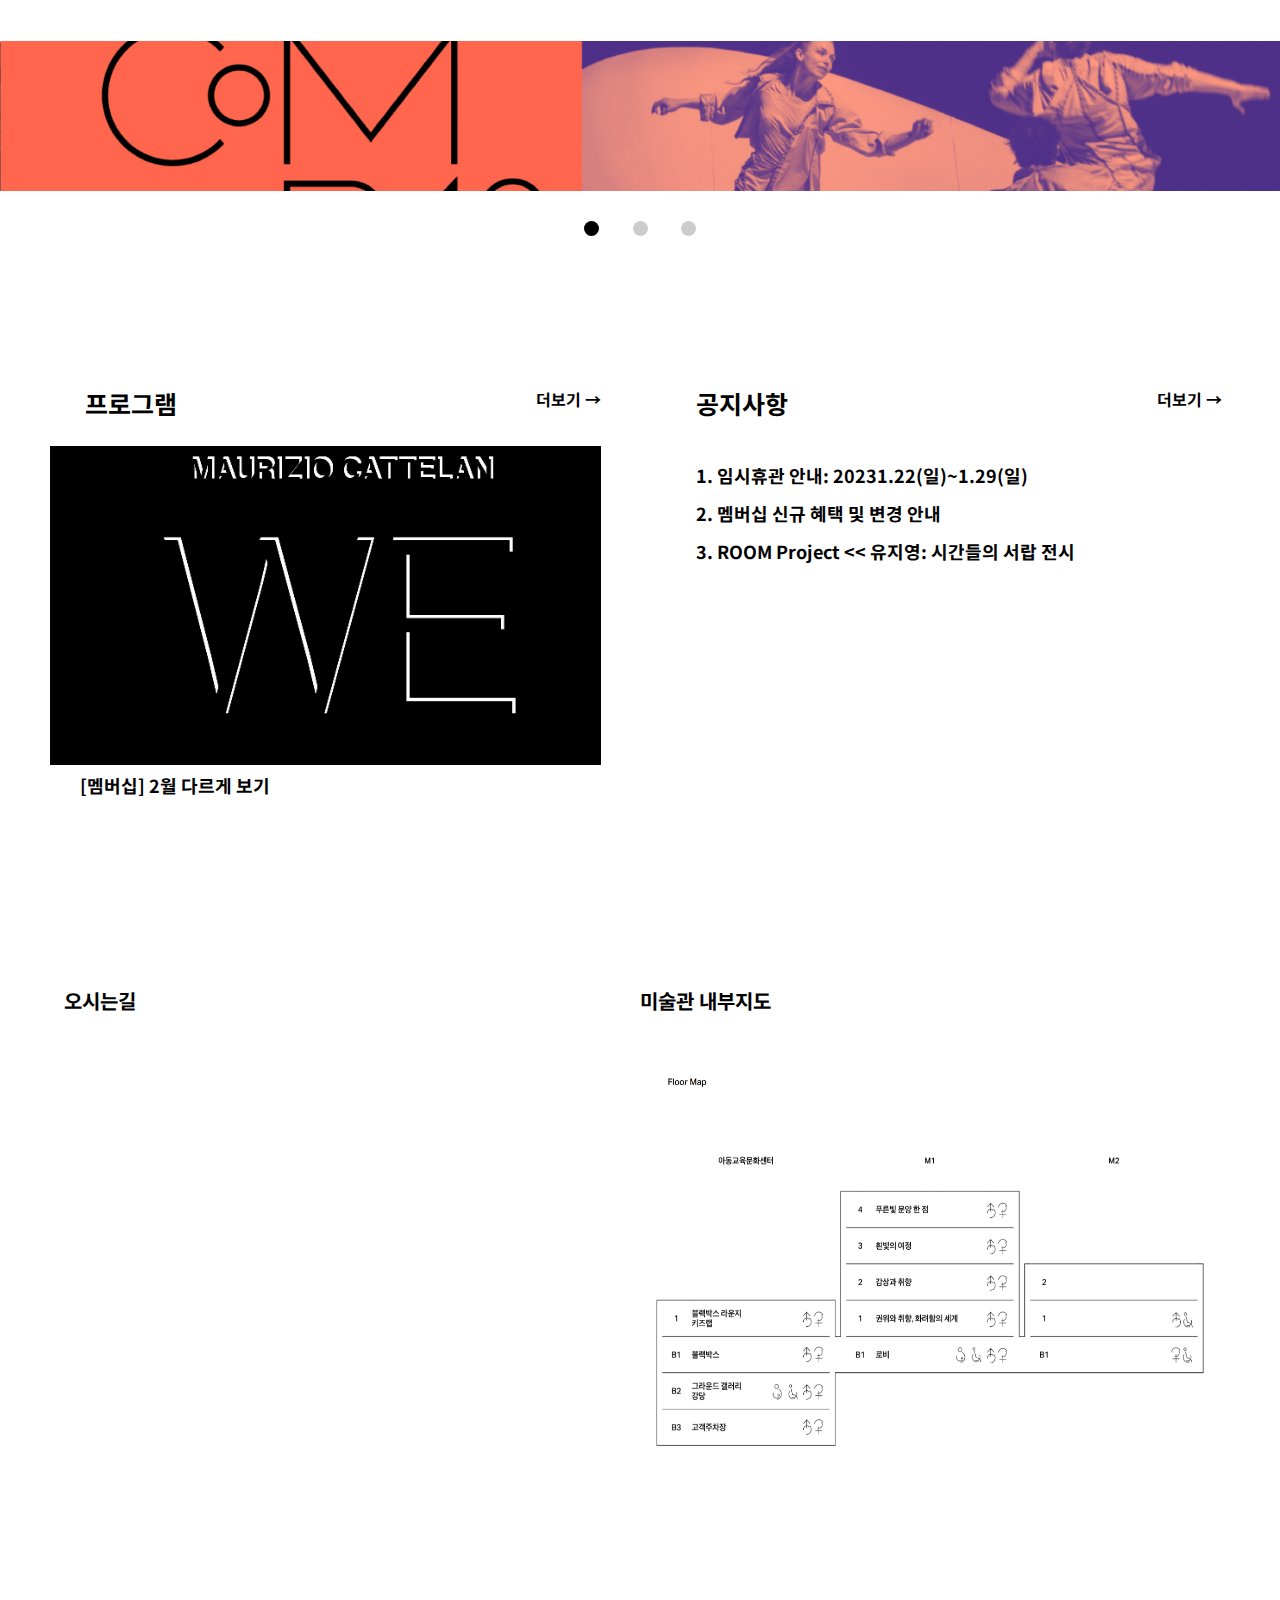
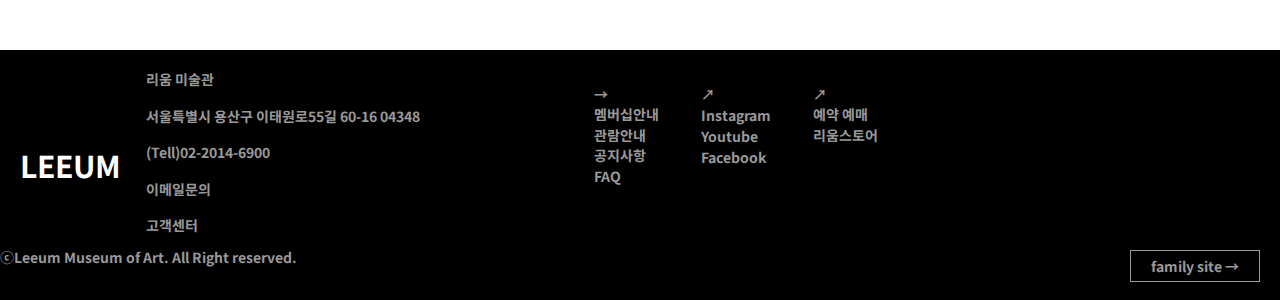
==== commit f218e15e: "Add files via upload" ====
--- a/index.html
+++ b/index.html
@@ -10,6 +10,8 @@
   <link rel="preconnect" href="https://fonts.googleapis.com">
   <link rel="preconnect" href="https://fonts.gstatic.com" crossorigin>
   <link href="https://fonts.googleapis.com/css2?family=Noto+Sans+KR:wght@700&display=swap" rel="stylesheet">
+  <link rel="stylesheet" media="screen and (max-width:1700px)" href="./css/main_1700.css" />
+  <link rel="stylesheet" media="screen and (max-width:1500px)" href="./css/main_1500.css" />
   <link rel="stylesheet" media="screen and (max-width:1000px)" href="./css/main_1000.css" />
   <link rel="stylesheet" media="screen and (max-width:480px)" href="./css/main_480.css" />
   <link rel="stylesheet" media="screen and (max-width:320px)" href="./css/main_320.css" />
--- a/css/main.css
+++ b/css/main.css
@@ -36,7 +36,7 @@
 #header_in .nav ul {
   height: 100px;
   display: flex;
-  justify-content: space-between;
+  justify-content: space-evenly;
   align-items: center;
 }
 
@@ -58,8 +58,8 @@
   display: block;
   position: absolute;
   left: -50px;
-  width: 190px;
-  height: 170px;
+  width: 160px;
+  height: 150px;
   padding-top: 30px;
   background-color: #fff;
   border-bottom: 2px solid rgb(226, 226, 226);
@@ -78,7 +78,7 @@
   position: relative;
   left: 50px;
   width: 115px;
-  height: 40px;
+  height: 35px;
   z-index: 999;
 }
 
--- a/css/main_1700.css
+++ b/css/main_1700.css
@@ -0,0 +1,656 @@
+body {
+    font-family: 'Noto Sans KR', sans-serif;
+}
+
+#wrap {
+    width: 100%;
+    overflow: hidden;
+}
+
+/* 상단 */
+#header {
+    position: fixed;
+    width: 100%;
+    height: 100px;
+    z-index: 9999;
+    background-color: #fff;
+}
+
+#header_in {
+    width: 80%;
+    height: 100px;
+    margin: 0 auto;
+}
+
+#header_in .logo {
+    float: left;
+    margin: 40px 0 0 40px;
+}
+
+#header_in .nav {
+    float: left;
+    width: 50%;
+    margin-left: 15%;
+    background-color: #fff;
+}
+
+#header_in .nav ul {
+    height: 100px;
+    display: flex;
+    justify-content: space-evenly;
+    align-items: center;
+}
+
+#header_in .nav li {
+    position: relative;
+}
+
+#header_in .nav a {
+    font-size: 16px;
+    font-weight: bold;
+    color: rgb(152, 152, 152);
+}
+
+#header_in .nav a:hover {
+    color: #000;
+}
+
+#header_in .nav .sub {
+    display: block;
+    position: absolute;
+    left: -50px;
+    width: 170px;
+    height: 170px;
+    padding-top: 30px;
+    background-color: #fff;
+    border-bottom: 2px solid rgb(226, 226, 226);
+}
+
+#header_in .nav .sub1 {
+    border-left: 2px solid rgb(226, 226, 226);
+}
+
+#header_in .nav .sub5 {
+    border-right: 2px solid rgb(226, 226, 226);
+}
+
+#header_in .sub li {
+    float: left;
+    position: relative;
+    left: 50px;
+    width: 115px;
+    height: 40px;
+    z-index: 999;
+}
+
+#header_in .sub a {
+    font-size: 14px;
+    font-weight: bold;
+    color: rgb(165, 165, 165);
+}
+
+#header_in .sub a:hover {
+    color: #000;
+}
+
+#header_in .info {
+    float: right;
+    width: 17%;
+    margin-right: 2%;
+}
+
+#header_in .info ul {
+    height: 100px;
+    display: flex;
+    align-items: center;
+    justify-content: space-evenly;
+}
+
+#header_in .info li {
+    width: 65px;
+    height: 30px;
+    text-align: center;
+    line-height: 30px;
+    border: 2px solid#000;
+    border-radius: 20px;
+    transition: all 1s;
+}
+
+#header_in .info li:hover {
+    background-color: #000;
+    color: #fff;
+}
+
+#header_in .info a {
+    display: block;
+    font-size: 14px;
+    font-weight: bold;
+    transition: all 0.5s;
+}
+
+#header_in .info a:hover {
+    color: #fff;
+}
+
+/* 메인 */
+#main {
+    width: 100%;
+    height: 1000px;
+    padding-top: 100px;
+    position: relative;
+}
+
+#main_img {
+    width: 80%;
+    height: 800px;
+    margin: 0 auto;
+    position: relative;
+    overflow: hidden;
+}
+
+#main_img ul {}
+
+#main_img li {
+    width: 100%;
+    position: absolute;
+    top: 0;
+}
+
+#main_img li.img1 {
+    left: 0%;
+}
+
+#main_img li.img2 {
+    left: 100%;
+    top: 5%;
+}
+
+#main_img img {
+    width: 100%;
+}
+
+#main .main_info {
+    float: left;
+    width: 60%;
+    margin: 5px 0 0 110px;
+}
+
+#main .main_info ul {
+    display: flex;
+    justify-content: space-evenly;
+}
+
+#main .main_info li {
+    font-size: 18px;
+    font-weight: bold;
+}
+
+#main .main_info img {
+    vertical-align: top;
+}
+
+#main .main_info span {
+    font-size: 18px;
+    color: #929292;
+    font-weight: bold;
+}
+
+#main .sns {
+    float: left;
+    margin: 0 0 0 180px;
+    width: 10%;
+}
+
+#main .sns img {
+    width: 40px;
+    height: 40px;
+}
+
+#main .sns ul {
+    display: flex;
+    justify-content: space-evenly;
+}
+
+/* 콘텐츠 */
+#content {
+    width: 100%;
+    height: 3700px;
+}
+
+/* 전시 영역 */
+
+#content .poster {
+    margin-top: 50px;
+}
+
+#content .poster ul {
+    display: flex;
+    justify-content: space-evenly;
+}
+
+#content .poster a {
+    transition: all 1s;
+}
+
+#content .poster img {
+    height: 500px;
+}
+
+#content .poster p {
+    padding-top: 10px;
+    line-height: 25px;
+    font-size: 18px;
+    font-weight: bold;
+}
+
+#content .poster span {
+    color: #929292;
+}
+
+#content .pos_see {
+    float: right;
+    position: relative;
+    top: 30px;
+    left: -150px;
+}
+
+#content .pos_see a {
+    font-size: 16px;
+    font-weight: bold;
+}
+
+/* 소장품 영역 */
+
+#collection {
+    width: 100%;
+    height: 1300px;
+    margin: 0 auto;
+    margin-top: 130px;
+}
+
+#collection h1 {
+    margin-left: 170px;
+    font-size: 40px;
+    font-weight: bold;
+}
+
+.antique_art {
+    width: 100%;
+}
+
+.antique_art h2 {
+    float: left;
+    clear: left;
+    padding-top: 60px;
+    margin-left: 170px;
+    font-size: 18px;
+    font-weight: bold;
+}
+
+.antique_art a {
+    float: right;
+    padding-top: 60px;
+    margin-right: 170px;
+    font-size: 16px;
+    font-weight: bold;
+}
+
+.antique_art ul {
+    width: 100%;
+    display: flex;
+    justify-content: space-evenly;
+    padding-top: 40px;
+}
+
+.antique_art li {
+    cursor: pointer;
+    transition: all 1s;
+}
+
+.antique_art img {
+    height: 450px;
+}
+
+.contemporary_art {
+    width: 100%;
+}
+
+.contemporary_art h2 {
+    float: left;
+    clear: left;
+    padding-top: 60px;
+    margin-left: 170px;
+    font-size: 18px;
+    font-weight: bold;
+}
+
+.contemporary_art a {
+    float: right;
+    padding-top: 60px;
+    margin-right: 170px;
+    font-size: 16px;
+    font-weight: bold;
+}
+
+.contemporary_art ul {
+    display: flex;
+    justify-content: space-evenly;
+    padding-top: 40px;
+    width: 100%;
+}
+
+.contemporary_art li {
+    cursor: pointer;
+    transition: all 1s;
+}
+
+.contemporary_art img {
+    height: 450px;
+}
+
+/* 베너 영역 */
+
+#benner {
+    position: relative;
+    width: 100%;
+    height: 250px;
+    padding: 100px 0;
+}
+
+.benner_area {
+    position: relative;
+    overflow: hidden;
+    width: 100%;
+    height: 150px;
+}
+
+.benner_area li {
+    position: absolute;
+    top: 0;
+    width: 100%;
+    height: 265px;
+    cursor: pointer;
+}
+
+.benner_area li:nth-child(1) {
+    top: 0;
+}
+
+.benner_area li:nth-child(2) {
+    top: 530px;
+}
+
+.benner_area li:nth-child(3) {
+    top: 795px;
+}
+
+#benner img {
+    width: 100%;
+}
+
+.benner_btns {
+    margin: 0 auto;
+    padding-top: 30px;
+    width: 180px;
+}
+
+.benner_btns ul {
+    display: flex;
+    justify-content: space-evenly;
+}
+
+.benner_btns li {
+    width: 15px;
+    height: 15px;
+    background-color: #ccc;
+    border-radius: 50%;
+    cursor: pointer;
+}
+
+.benner_btns li.on {
+    background-color: #000;
+}
+
+/* 프로그램, 공지사항 영역 */
+#con_b {
+    margin: 0 auto;
+    margin-top: 0px;
+    width: 100%;
+    height: 500px;
+}
+
+#program {
+    float: left;
+    width: 45%;
+    margin-left: 50px;
+}
+
+#program h1 {
+    float: left;
+    margin-left: 100px;
+    font-size: 25px;
+    font-weight: bold;
+}
+
+#program a {
+    float: right;
+    margin-right: 25px;
+    font-size: 16px;
+    font-weight: bold;
+}
+
+#program img {
+    width: 100%;
+    margin-top: 30px;
+}
+
+#program p {
+    float: left;
+    margin: 10px 0 0 100px;
+    font-size: 18px;
+    font-weight: bold;
+}
+
+#notice {
+    float: left;
+    width: 45%;
+    margin-left: 70px;
+}
+
+#notice h1 {
+    float: left;
+    font-size: 25px;
+    font-weight: bold;
+}
+
+#notice a {
+    float: right;
+    margin-right: 100px;
+    font-size: 16px;
+    font-weight: bold;
+}
+
+#notice ul {
+    float: left;
+    clear: left;
+    margin-top: 30px;
+}
+
+#notice li {
+    margin-top: 20px;
+    font-weight: bold;
+    font-size: 18px;
+}
+
+#notice li:first-child {
+    margin-top: none;
+}
+
+#map {
+    width: 100%;
+    height: 500px;
+    margin: 0 auto;
+    padding-top: 100px;
+}
+
+#road {
+    float: left;
+    width: 43%;
+    height: 500px;
+    margin-left: 9%;
+}
+
+#road h1 {
+    font-size: 20px;
+    font-weight: bold;
+}
+
+#road iframe {
+    width: 600px;
+    height: 400px;
+    margin-top: 50px;
+}
+
+#in_map {
+    float: left;
+    width: 40%;
+    height: 500px;
+    margin-left: 0;
+}
+
+#in_map h1 {
+    font-size: 20px;
+    font-weight: bold;
+}
+
+#in_map img {
+    margin-top: 50px;
+    width: 100%;
+    height: 400px;
+}
+
+/* 하단 */
+#footer {
+    width: 100%;
+    height: 250px;
+    background-color: #000;
+}
+
+#footer_in {
+    width: 100%;
+    height: 250px;
+    margin: 0 auto;
+}
+
+#footer .logo {
+    float: left;
+    padding-top: 100px;
+    margin-left: 40px;
+}
+
+#footer .logo h1 {
+    font-size: 30px;
+    font-weight: bold;
+    color: #fff;
+}
+
+#footer .adress {
+    float: left;
+    width: 45%;
+    padding-left: 25px;
+    margin-top: 10px;
+}
+
+#footer .adress li {
+    margin-top: 3.5%;
+    color: #999;
+    font-size: 16px;
+    font-weight: bold;
+}
+
+#footer .adress li a {
+    color: #999;
+}
+
+#footer .q_mn {
+    float: left;
+    margin: 30px 0 0 0px;
+    width: 41%;
+    height: 170px;
+}
+
+#footer .q_mn1 {
+    float: left;
+    padding-right: 8%;
+}
+
+#footer .q_mn1 li {
+    margin-top: 10%;
+    font-size: 16px;
+    font-weight: bold;
+    color: #999;
+}
+
+#footer .q_mn1 li a {
+    color: #999;
+}
+
+#footer .q_mn2 {
+    float: left;
+    padding-right: 8%;
+}
+
+#footer .q_mn2 li {
+    margin-top: 10%;
+    font-size: 16px;
+    font-weight: bold;
+    color: #999;
+}
+
+#footer .q_mn2 li a {
+    color: #999;
+}
+
+#footer .q_mn3 {
+    float: left;
+}
+
+#footer .q_mn3 li {
+    margin-top: 10%;
+    font-size: 16px;
+    font-weight: bold;
+    color: #999;
+}
+
+#footer .q_mn3 li a {
+    color: #999;
+}
+
+#footer .copy {
+    float: left;
+    margin-left: 0px;
+}
+
+#footer .copy p {
+    font-size: 16px;
+    font-weight: bold;
+    color: #999;
+}
+
+#footer .family {
+    float: right;
+    display: table;
+    width: 10%;
+    height: 30px;
+    margin: 0 40px 0 0;
+    text-align: center;
+    border: 1px solid #999;
+}
+
+#footer .family p {
+    display: table-cell;
+    vertical-align: middle;
+    font-size: 14px;
+    font-weight: bold;
+    color: #999;
+}--- a/css/main_1500.css
+++ b/css/main_1500.css
@@ -0,0 +1,655 @@
+body {
+    font-family: 'Noto Sans KR', sans-serif;
+}
+
+#wrap {
+    width: 100%;
+    overflow: hidden;
+}
+
+/* 상단 */
+#header {
+    position: fixed;
+    width: 100%;
+    height: 100px;
+    z-index: 9999;
+    background-color: #fff;
+}
+
+#header_in {
+    width: 80%;
+    height: 100px;
+    margin: 0 auto;
+}
+
+#header_in .logo {
+    float: left;
+    margin: 40px 0 0 40px;
+}
+
+#header_in .nav {
+    float: left;
+    width: 50%;
+    margin-left: 15%;
+    background-color: #fff;
+}
+
+#header_in .nav ul {
+    height: 100px;
+    display: flex;
+    justify-content: space-evenly;
+    align-items: center;
+}
+
+#header_in .nav li {
+    position: relative;
+}
+
+#header_in .nav a {
+    font-size: 16px;
+    font-weight: bold;
+    color: rgb(152, 152, 152);
+}
+
+#header_in .nav a:hover {
+    color: #000;
+}
+
+#header_in .nav .sub {
+    display: block;
+    position: absolute;
+    left: -50px;
+    width: 170px;
+    height: 170px;
+    padding-top: 30px;
+    background-color: #fff;
+    border-bottom: 2px solid rgb(226, 226, 226);
+}
+
+#header_in .nav .sub1 {
+    border-left: 2px solid rgb(226, 226, 226);
+}
+
+#header_in .nav .sub5 {
+    border-right: 2px solid rgb(226, 226, 226);
+}
+
+#header_in .sub li {
+    float: left;
+    position: relative;
+    left: 50px;
+    width: 115px;
+    height: 40px;
+    z-index: 999;
+}
+
+#header_in .sub a {
+    font-size: 14px;
+    font-weight: bold;
+    color: rgb(165, 165, 165);
+}
+
+#header_in .sub a:hover {
+    color: #000;
+}
+
+#header_in .info {
+    float: right;
+    width: 17%;
+    margin-right: 2%;
+}
+
+#header_in .info ul {
+    height: 100px;
+    display: flex;
+    align-items: center;
+    justify-content: space-evenly;
+}
+
+#header_in .info li {
+    width: 65px;
+    height: 30px;
+    text-align: center;
+    line-height: 30px;
+    border: 2px solid#000;
+    border-radius: 20px;
+    transition: all 1s;
+}
+
+#header_in .info li:hover {
+    background-color: #000;
+    color: #fff;
+}
+
+#header_in .info a {
+    display: block;
+    font-size: 14px;
+    font-weight: bold;
+    transition: all 0.5s;
+}
+
+#header_in .info a:hover {
+    color: #fff;
+}
+
+/* 메인 */
+#main {
+    width: 100%;
+    height: 1000px;
+    padding-top: 100px;
+    position: relative;
+}
+
+#main_img {
+    width: 80%;
+    height: 800px;
+    margin: 0 auto;
+    position: relative;
+    overflow: hidden;
+}
+
+#main_img ul {}
+
+#main_img li {
+    width: 100%;
+    position: absolute;
+    top: 0;
+}
+
+#main_img li.img1 {
+    left: 0%;
+}
+
+#main_img li.img2 {
+    left: 100%;
+    top: 5%;
+}
+
+#main_img img {
+    width: 100%;
+}
+
+#main .main_info {
+    float: left;
+    width: 60%;
+    margin: 5px 0 0 110px;
+}
+
+#main .main_info ul {
+    display: flex;
+    justify-content: space-evenly;
+}
+
+#main .main_info li {
+    font-size: 18px;
+    font-weight: bold;
+}
+
+#main .main_info img {
+    vertical-align: top;
+}
+
+#main .main_info span {
+    font-size: 18px;
+    color: #929292;
+    font-weight: bold;
+}
+
+#main .sns {
+    float: left;
+    margin: 0 0 0 130px;
+    width: 10%;
+}
+
+#main .sns img {
+    width: 40px;
+    height: 40px;
+}
+
+#main .sns ul {
+    display: flex;
+    justify-content: space-evenly;
+}
+
+/* 콘텐츠 */
+#content {
+    width: 100%;
+    height: 3700px;
+}
+
+/* 전시 영역 */
+
+#content .poster {
+    margin-top: 50px;
+}
+
+#content .poster ul {
+    display: flex;
+    justify-content: space-evenly;
+}
+
+#content .poster a {
+    transition: all 1s;
+}
+
+#content .poster img {
+    height: 500px;
+}
+
+#content .poster p {
+    padding-top: 10px;
+    line-height: 25px;
+    font-size: 18px;
+    font-weight: bold;
+}
+
+#content .poster span {
+    color: #929292;
+}
+
+#content .pos_see {
+    float: right;
+    position: relative;
+    top: 30px;
+    left: -110px;
+}
+
+#content .pos_see a {
+    font-size: 16px;
+    font-weight: bold;
+}
+
+/* 소장품 영역 */
+
+#collection {
+    width: 100%;
+    height: 1300px;
+    margin: 0 auto;
+    margin-top: 130px;
+}
+
+#collection h1 {
+    margin-left: 120px;
+    font-size: 40px;
+    font-weight: bold;
+}
+
+.antique_art {
+    width: 100%;
+}
+
+.antique_art h2 {
+    float: left;
+    clear: left;
+    padding-top: 60px;
+    margin-left: 125px;
+    font-size: 18px;
+    font-weight: bold;
+}
+
+.antique_art a {
+    float: right;
+    padding-top: 60px;
+    margin-right: 125px;
+    font-size: 16px;
+    font-weight: bold;
+}
+
+.antique_art ul {
+    width: 100%;
+    display: flex;
+    justify-content: space-evenly;
+    padding-top: 40px;
+}
+
+.antique_art li {
+    cursor: pointer;
+    transition: all 1s;
+}
+
+.antique_art img {
+    height: 450px;
+}
+
+.contemporary_art {
+    width: 100%;
+}
+
+.contemporary_art h2 {
+    float: left;
+    clear: left;
+    padding-top: 60px;
+    margin-left: 125px;
+    font-size: 18px;
+    font-weight: bold;
+}
+
+.contemporary_art a {
+    float: right;
+    padding-top: 60px;
+    margin-right: 50px;
+    font-size: 16px;
+    font-weight: bold;
+}
+
+.contemporary_art ul {
+    display: flex;
+    justify-content: space-evenly;
+    padding-top: 40px;
+    width: 100%;
+}
+
+.contemporary_art li {
+    cursor: pointer;
+    transition: all 1s;
+}
+
+.contemporary_art img {
+    height: 450px;
+}
+
+/* 베너 영역 */
+
+#benner {
+    position: relative;
+    width: 100%;
+    height: 250px;
+    padding: 100px 0;
+}
+
+.benner_area {
+    position: relative;
+    overflow: hidden;
+    width: 100%;
+    height: 150px;
+}
+
+.benner_area li {
+    position: absolute;
+    top: 0;
+    width: 100%;
+    height: 265px;
+    cursor: pointer;
+}
+
+.benner_area li:nth-child(1) {
+    top: 0;
+}
+
+.benner_area li:nth-child(2) {
+    top: 530px;
+}
+
+.benner_area li:nth-child(3) {
+    top: 795px;
+}
+
+#benner img {
+    width: 100%;
+}
+
+.benner_btns {
+    margin: 0 auto;
+    padding-top: 30px;
+    width: 180px;
+}
+
+.benner_btns ul {
+    display: flex;
+    justify-content: space-evenly;
+}
+
+.benner_btns li {
+    width: 15px;
+    height: 15px;
+    background-color: #ccc;
+    border-radius: 50%;
+    cursor: pointer;
+}
+
+.benner_btns li.on {
+    background-color: #000;
+}
+
+/* 프로그램, 공지사항 영역 */
+#con_b {
+    margin: 0 auto;
+    margin-top: 0px;
+    width: 100%;
+    height: 500px;
+}
+
+#program {
+    float: left;
+    width: 45%;
+    margin-left: 50px;
+}
+
+#program h1 {
+    float: left;
+    margin-left: 35px;
+    font-size: 25px;
+    font-weight: bold;
+}
+
+#program a {
+    float: right;
+    font-size: 16px;
+    font-weight: bold;
+}
+
+#program img {
+    width: 100%;
+    margin-top: 30px;
+}
+
+#program p {
+    float: left;
+    margin: 10px 0 0 30px;
+    font-size: 18px;
+    font-weight: bold;
+}
+
+#notice {
+    float: left;
+    width: 45%;
+    margin-left: 70px;
+}
+
+#notice h1 {
+    float: left;
+    font-size: 25px;
+    font-weight: bold;
+}
+
+#notice a {
+    float: right;
+    margin-right: 50px;
+    font-size: 16px;
+    font-weight: bold;
+}
+
+#notice ul {
+    float: left;
+    clear: left;
+    margin-top: 30px;
+}
+
+#notice li {
+    margin-top: 20px;
+    font-weight: bold;
+    font-size: 18px;
+}
+
+#notice li:first-child {
+    margin-top: none;
+}
+
+#map {
+    width: 100%;
+    height: 500px;
+    margin: 0 auto;
+    padding-top: 100px;
+}
+
+#road {
+    float: left;
+    width: 45%;
+    height: 500px;
+    margin-left: 5%;
+}
+
+#road h1 {
+    font-size: 20px;
+    font-weight: bold;
+}
+
+#road iframe {
+    width: 600px;
+    height: 400px;
+    margin-top: 50px;
+}
+
+#in_map {
+    float: left;
+    width: 45%;
+    height: 500px;
+    margin-left: 0;
+}
+
+#in_map h1 {
+    font-size: 20px;
+    font-weight: bold;
+}
+
+#in_map img {
+    margin-top: 50px;
+    width: 100%;
+    height: 400px;
+}
+
+/* 하단 */
+#footer {
+    width: 100%;
+    height: 250px;
+    background-color: #000;
+}
+
+#footer_in {
+    width: 100%;
+    height: 250px;
+    margin: 0 auto;
+}
+
+#footer .logo {
+    float: left;
+    padding-top: 100px;
+    margin-left: 20px;
+}
+
+#footer .logo h1 {
+    font-size: 30px;
+    font-weight: bold;
+    color: #fff;
+}
+
+#footer .adress {
+    float: left;
+    width: 35%;
+    padding-left: 25px;
+    margin-top: 0px;
+}
+
+#footer .adress li {
+    margin-top: 5%;
+    color: #999;
+    font-size: 14px;
+    font-weight: bold;
+}
+
+#footer .adress li a {
+    color: #999;
+}
+
+#footer .q_mn {
+    float: left;
+    margin: 30px 0 0 0px;
+    width: 41%;
+    height: 170px;
+}
+
+#footer .q_mn1 {
+    float: left;
+    padding-right: 8%;
+}
+
+#footer .q_mn1 li {
+    margin-top: 10%;
+    font-size: 14px;
+    font-weight: bold;
+    color: #999;
+}
+
+#footer .q_mn1 li a {
+    color: #999;
+}
+
+#footer .q_mn2 {
+    float: left;
+    padding-right: 8%;
+}
+
+#footer .q_mn2 li {
+    margin-top: 10%;
+    font-size: 14px;
+    font-weight: bold;
+    color: #999;
+}
+
+#footer .q_mn2 li a {
+    color: #999;
+}
+
+#footer .q_mn3 {
+    float: left;
+}
+
+#footer .q_mn3 li {
+    margin-top: 10%;
+    font-size: 14px;
+    font-weight: bold;
+    color: #999;
+}
+
+#footer .q_mn3 li a {
+    color: #999;
+}
+
+#footer .copy {
+    float: left;
+    margin-left: 0px;
+}
+
+#footer .copy p {
+    font-size: 14px;
+    font-weight: bold;
+    color: #999;
+}
+
+#footer .family {
+    float: right;
+    display: table;
+    width: 10%;
+    height: 30px;
+    margin: 0 20px 0 0;
+    text-align: center;
+    border: 1px solid #999;
+}
+
+#footer .family p {
+    display: table-cell;
+    vertical-align: middle;
+    font-size: 14px;
+    font-weight: bold;
+    color: #999;
+}